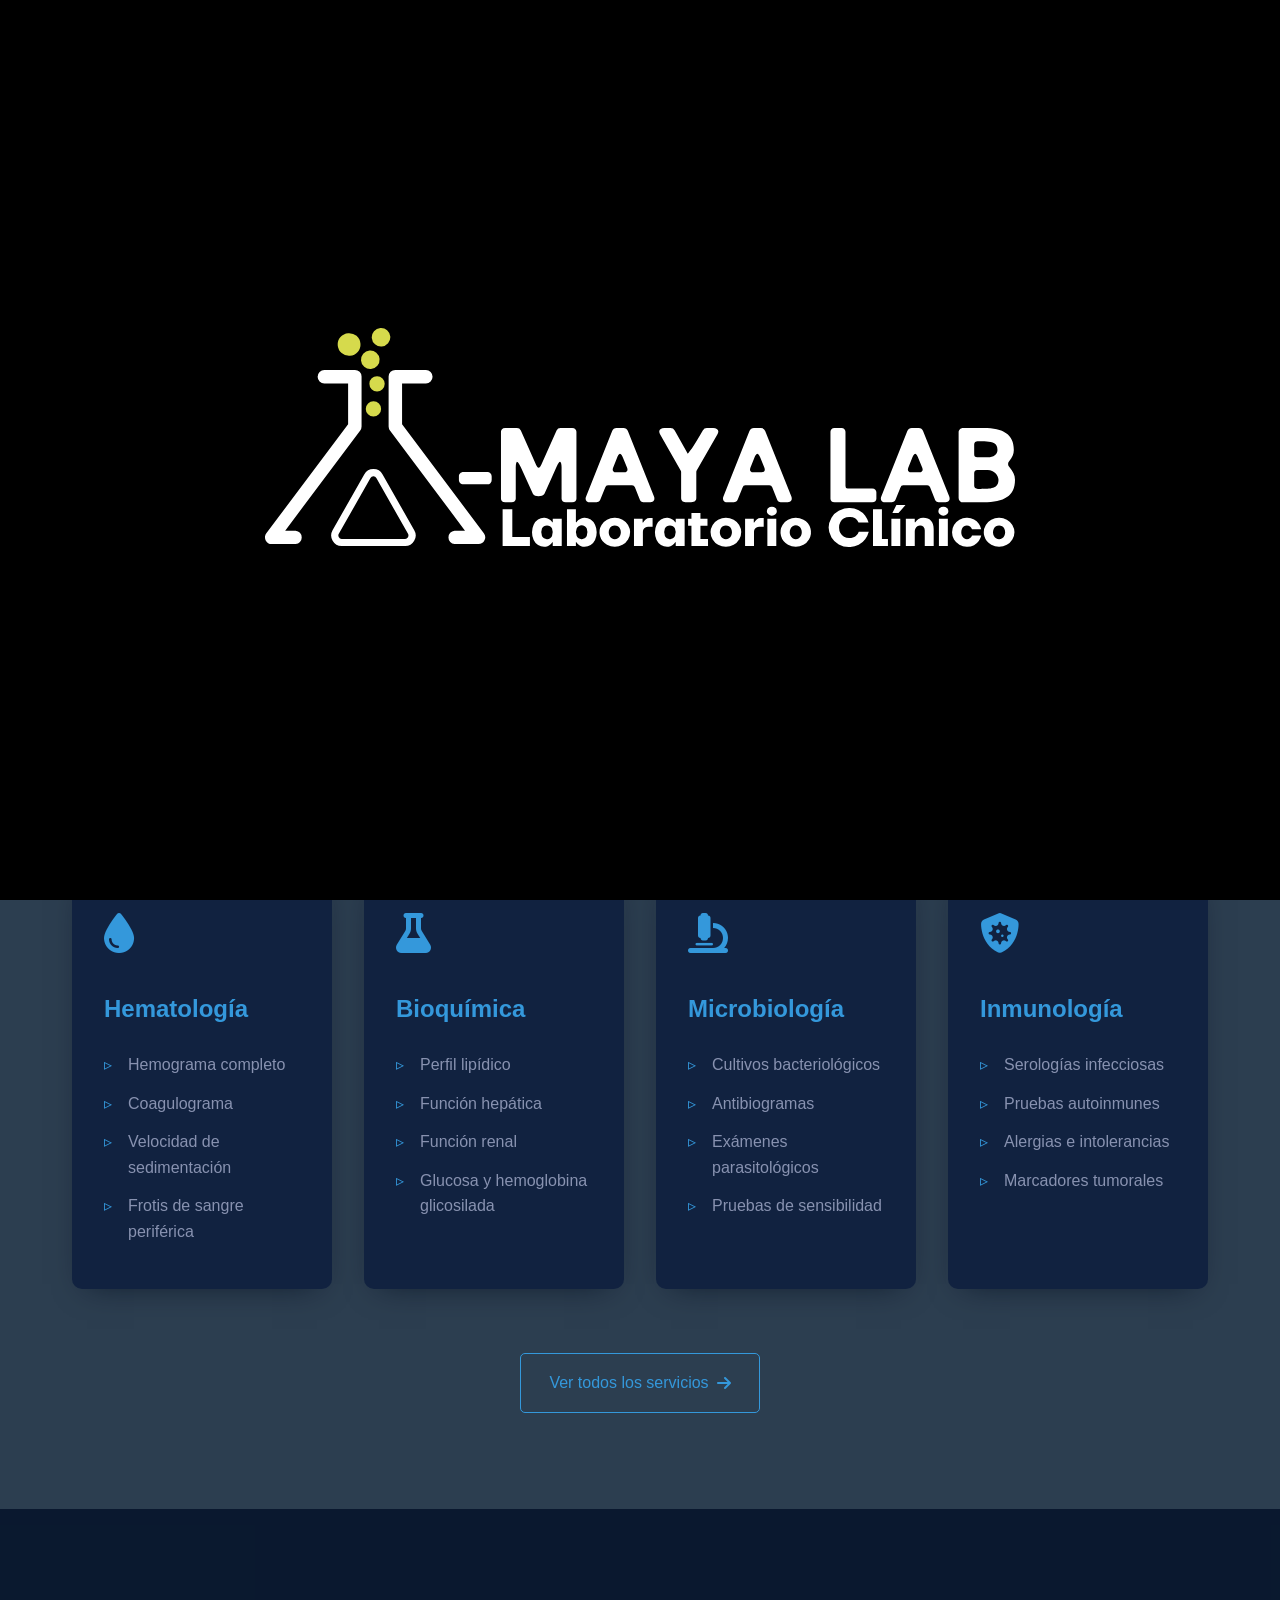
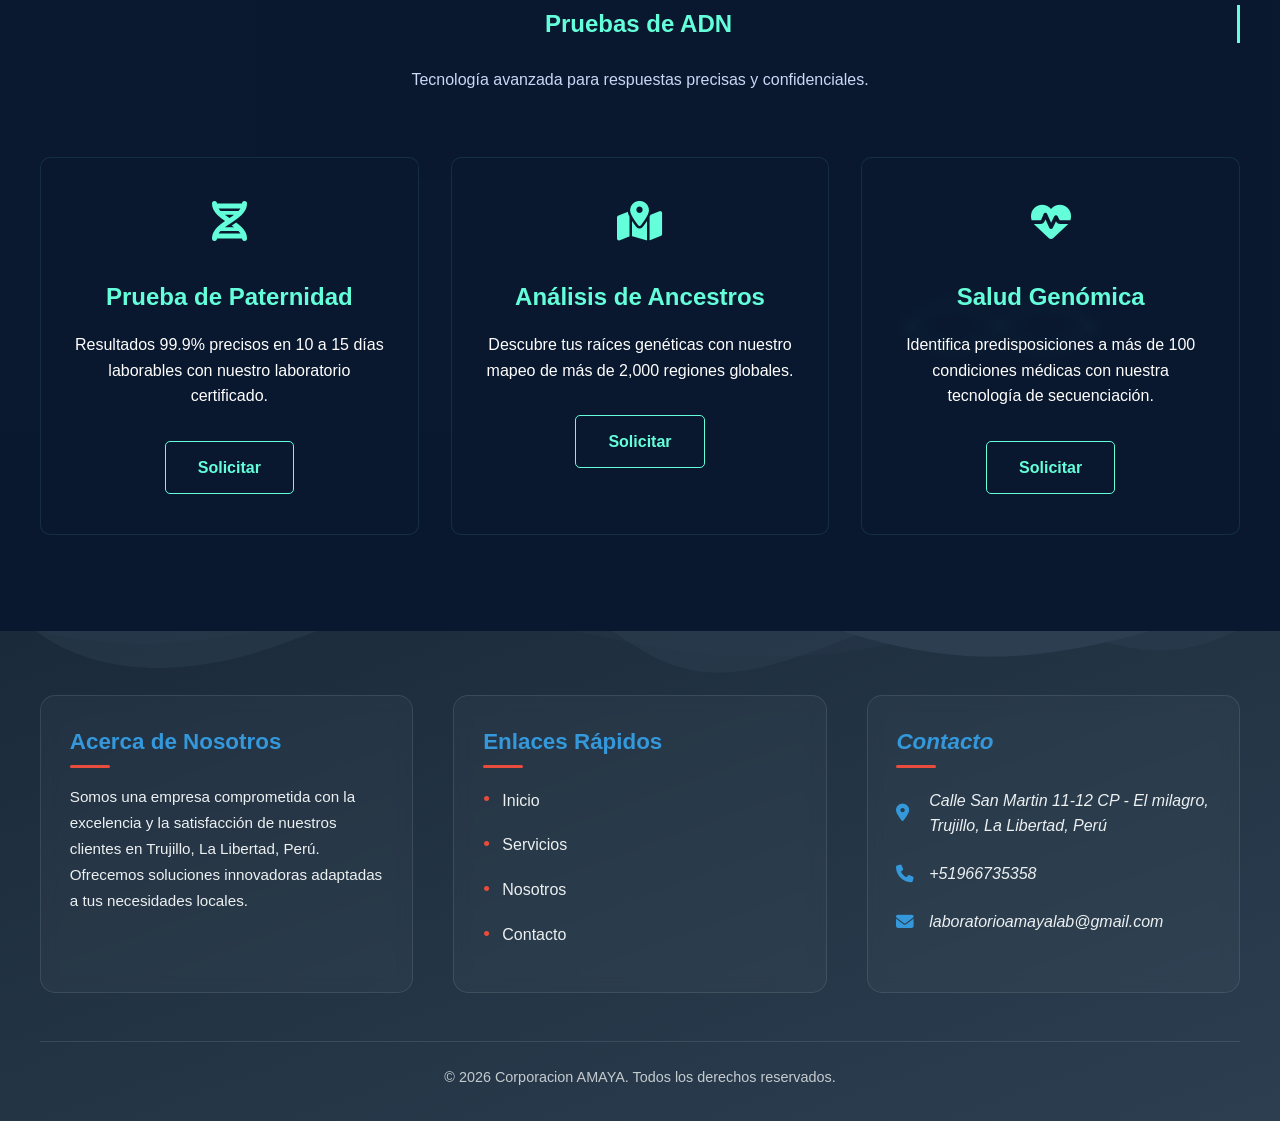
==== index.html @ ad90b545 "Mensaje descriptivo" ====
<!DOCTYPE html>
<html lang="es">
<head>
    <meta charset="UTF-8">
    <meta name="viewport" content="width=device-width, initial-scale=1.0">
    <title>Amaya Lab</title>
    <meta name="description" content="Laboratorio de análisis clínicos Amayalab en Trujillo, Perú. Ofrecemos exámenes de laboratorio de alta calidad y resultados confiables para tu salud. ¡Agenda tu cita hoy!">

    <link rel="canonical" href="https://laboratorioamayalab.com/laboratorio de analisis clinicos/">
    
    <meta property="og:title" content="Amaya Lab | Laboratorio Clínico Confiable en Trujillo">
    <meta property="og:description" content="Laboratorio de análisis clínicos Amayalab en Trujillo, Perú. Ofrecemos exámenes de laboratorio de alta calidad y resultados confiables para tu salud. ¡Agenda tu cita hoy!">
    <meta property="og:type" content="website">
    <meta property="og:url" content="https://laboratorioamayalab.com/">
    <meta property="og:image" content="https://laboratorioamayalab.com/ima.img/logoheader.svg"> 
    <meta property="og:site_name" content="Amayalab">

    <meta name="twitter:card" content="summary_large_image">
    <meta name="twitter:site" content="@tu_usuario_twitter"> 
    <meta name="twitter:title" content="Amayalab | Laboratorio Clínico Confiable en Trujillo">
    <meta name="twitter:description" content="Laboratorio de análisis clínicos Amayalab en Trujillo, Perú. Ofrecemos exámenes de laboratorio de alta calidad y resultados confiables para tu salud. ¡Agenda tu cita hoy!">
    <meta name="twitter:image" content="https://laboratorioamayalab.com/ima.img/logoheader.svg"> 
    
    <link rel="stylesheet" href="index/css/hearder.css">
    <link rel="stylesheet" href="index/css/seccion1.css">
    <link rel="stylesheet" href="index/css/seccion2.css">
    <link rel="stylesheet" href="index/css/seccion3.css">
    <link rel="stylesheet" href="index/css/seccion4.css">
    <link rel="stylesheet" href="index/css/screm.css">
    <link rel="stylesheet" href="index/css/labo/laboratorio.css">
    <link rel="stylesheet" href="index/css/overlay.css">

    <link rel="icon" href="ima.img/logoicon.svg" type="image/x-icon">
    <link rel="stylesheet" href="https://cdnjs.cloudflare.com/ajax/libs/font-awesome/6.4.0/css/all.min.css">
    

    <script type="application/ld+json">
    {
      "@context": "https://schema.org",
      "@type": "MedicalOrganization",
      "name": "Amayalab",
      "url": "https://laboratorioamayalab.com/",
      "logo": "https://laboratorioamayalab.com/ima.img/logoicon.svg",
      "contactPoint": {
        "@type": "ContactPoint",
        "telephone": "+51966735358",
        "contactType": "Reservas y consultas",
        "areaServed": "Trujillo",
        "availableLanguage": ["es"]
      },
      "address": {
        "@type": "PostalAddress",
        "streetAddress": "Calle San Martin 11-12",
        "addressLocality": "El Milagro",
        "addressRegion": "La Libertad",
        "postalCode": "13008", 
        "addressCountry": "PE"
      },
      "sameAs": [
        "https://www.facebook.com/Laboratorioclinicoamayalab", 
        "https://www.instagram.com/laboratorioamayalab/",
        "https://wa.me/51966735358"
        "https://www.tiktok.com/@amayalab03"    
      ]
    }
    </script>
</head>
<body>

    <div class="overlay" id="anuncio-overlay"></div>

<div class="overlay" id="anuncio-overlay"></div>

<div class="anuncio-container" id="anuncio-rutinario">
    <img src="ima.img/domicilio.jpg" alt="Información de Exámenes Rutinarios de Salud">
    <button class="anuncio-close-btn" id="cerrar-anuncio"></button>
</div>


    <div id="splash-screen">
    <video autoplay muted loop playsinline id="background-video">
        <source src="https://res.cloudinary.com/ddktvflzb/video/upload/v1751353624/porta_5iITxnDB_wx0mg4.mp4" type="video/mp4">
        Tu navegador no soporta el elemento de video.
    </video>
    <img src="ima.img/logo.svg" alt="Logo del Laboratorio" class="splash-logo">
    </div>




    <header class="main-header" role="banner">
    <div class="main-nav">
        <div class="container">
            <div class="logo">
                <a href="index.html" aria-label="Volver a la página de inicio del Laboratorio Clínico">
                    <img src="ima.img/logo.svg" alt="Logotipo del Laboratorio Clínico">
                </a>
            </div>
            
            <nav class="navigation" aria-label="Navegación principal del sitio">
                <ul>
                    <li><a href="index.html">Inicio</a></li>
                    <li><a href="servicios.html">Servicios</a></li>
                    <li><a href="nosotros.html">Nosotros</a></li>
                    <li><a href="examenes.html">Exámenes</a></li>
                    <li><a href="domicilio.html">Domicilio</a></li> 
                    <li><a href="contacto.html">Contacto</a></li>
                </ul>
            </nav>
            
            <div class="header-actions">
                <button class="mobile-menu-btn" id="mobileMenuBtn" aria-expanded="false" aria-controls="mobile-menu">
                    <i class="fas fa-bars" aria-hidden="true"></i>
                    <span class="sr-only">Abrir menú móvil</span> 
                </button>
            </div>
        </div>
    </div>
</header>

    <section class="hero-slider" aria-label="Carrusel de imágenes promocionales" role="region">
    <div class="carousel-container">
        <div id="slide-1" class="carousel-slide active" style="background-image: url('https://res.cloudinary.com/ddktvflzb/image/upload/v1751345116/equipos_laboratorio_g0p0wx.jpg');" role="group" aria-roledescription="slide" aria-label="Diapositiva 1 de 3: Tecnología de Punta para tu Salud">
            <div class="slide-content">
                <h1 class="slide-title">Tecnología de Punta para tu Salud</h1>
                <p class="slide-description">Resultados precisos y Confiables</p>
            </div>
        </div>

        <div id="slide-2" class="carousel-slide" style="background-image: url('https://res.cloudinary.com/ddktvflzb/image/upload/v1751345112/laboratorio_szsdr3.jpg');" role="group" aria-roledescription="slide" aria-label="Diapositiva 2 de 3: Especialistas Certificados">
            <div class="slide-content">
                <h1 class="slide-title">Especialistas Certificados</h1>
                <p class="slide-description">Nuestro equipo médico garantiza diagnósticos confiables.</p>
            </div>
        </div>

        <div id="slide-3" class="carousel-slide" style="background-image: url('https://res.cloudinary.com/ddktvflzb/image/upload/v1751345113/Resultados_af490n.jpg');" role="group" aria-roledescription="slide" aria-label="Diapositiva 3 de 3: Resultados Confiables y Rápidos">
            <div class="slide-content">
                <h1 class="slide-title">Resultados Confiables y Rápidos</h1>
                <p class="slide-description">Entrega de resultados con máxima precisión y eficiencia.</p>
            </div>
        </div>
    </div>

    </section>




    <section class="services-section">
        <div class="container">
            <h2 class="section-title">Servicios Especializados</h2>
            
            
            <div class="services-grid">
                <div class="service-card">
                    <div class="service-icon">
                        <i class="fas fa-tint"></i>
                    </div>
                    <h3>Hematología</h3>
                    <div class="service-content">
                        <ul class="analysis-list">
                            <li>Hemograma completo</li>
                            <li>Coagulograma</li>
                            <li>Velocidad de sedimentación</li>
                            <li>Frotis de sangre periférica</li>
                        </ul>
                    </div>
                </div>
                
                <div class="service-card">
                    <div class="service-icon">
                        <i class="fas fa-flask"></i>
                    </div>
                    <h3>Bioquímica</h3>
                    <div class="service-content">
                        <ul class="analysis-list">
                            <li>Perfil lipídico</li>
                            <li>Función hepática</li>
                            <li>Función renal</li>
                            <li>Glucosa y hemoglobina glicosilada</li>
                        </ul>
                    </div>
                </div>
                
                <div class="service-card">
                    <div class="service-icon">
                        <i class="fas fa-microscope"></i>
                    </div>
                    <h3>Microbiología</h3>
                    <div class="service-content">
                        <ul class="analysis-list">
                            <li>Cultivos bacteriológicos</li>
                            <li>Antibiogramas</li>
                            <li>Exámenes parasitológicos</li>
                            <li>Pruebas de sensibilidad</li>
                        </ul>
                    </div>
                </div>
                
                <div class="service-card">
                    <div class="service-icon">
                        <i class="fas fa-shield-virus"></i>
                    </div>
                    <h3>Inmunología</h3>
                    <div class="service-content">
                        <ul class="analysis-list">
                            <li>Serologías infecciosas</li>
                            <li>Pruebas autoinmunes</li>
                            <li>Alergias e intolerancias</li>
                            <li>Marcadores tumorales</li>
                        </ul>
                    </div>
                </div>
            </div>
            
            <div class="view-more-container">
                <a href="lista.html" class="view-more-btn">
                    Ver todos los servicios
                    <i class="fas fa-arrow-right"></i>
                </a>
            </div>
        </div>
    </section>

    <section class="dna-section" id="adn">
        <div class="video-background">
            <video autoplay muted loop playsinline preload="auto" aria-label="Animación de una cadena de ADN girando en 3D">
                <source src="#" type="video/mp4">
                <img src="/assets/images/fallback-dna-bg.jpg" alt="Representación gráfica de una cadena de ADN en color azul verdoso" width="1920" height="1080" loading="lazy">
                <track kind="captions" src="#" srclang="es" label="Descripción del video"> </video>
            <div class="video-overlay" aria-hidden="true"></div>
        </div>
    
        <div class="dna-container">
            <h2 class="dna-title typed-out">Pruebas de ADN</h2>
            <p class="dna-subtitle" data-aos="fade-up" data-aos-delay="300">Tecnología avanzada para respuestas precisas y confidenciales.</p>
    
            <div class="dna-illustration" data-aos="fade-in" data-aos-delay="500">
                <svg xmlns="http://www.w3.org/2000/svg" viewBox="0 0 200 100" class="dna-svg" role="img" aria-labelledby="dnaTitle dnaDesc">
                    <title id="dnaTitle">Ilustración de cadena de ADN</title>
                    <desc id="dnaDesc">Representación gráfica de una doble hélice de ADN con nodos en los extremos</desc>
                    <path d="M20,50 Q50,20 80,50 T140,50" stroke="#64ffda" stroke-width="2" fill="none" stroke-dasharray="5,3"/>
                    <path d="M20,50 Q50,80 80,50 T140,50" stroke="#64ffda" stroke-width="2" fill="none" stroke-dasharray="5,3"/>
                    <circle cx="20" cy="50" r="3" fill="#64ffda"/>
                    <circle cx="140" cy="50" r="3" fill="#64ffda"/>
                </svg>
            </div>
    
            <div class="dna-cards">
                <article class="dna-card" data-aos="fade-right" data-aos-delay="200">
                    <div class="dna-card-icon pulse" aria-hidden="true">
                        <i class="fas fa-dna" aria-hidden="true"></i>
                    </div>
                    <h3>Prueba de Paternidad</h3>
                    <p>Resultados 99.9% precisos en 10 a 15 días laborables con nuestro laboratorio certificado.</p>
                    <a href="contacto.html" class="dna-btn hover-effect" aria-label="Solicitar prueba de paternidad">
                        <span>Solicitar</span>
                    </a>
                </article>
                
                <article class="dna-card" data-aos="fade-up" data-aos-delay="300">
                    <div class="dna-card-icon pulse" aria-hidden="true">
                        <i class="fas fa-map-marked-alt" aria-hidden="true"></i>
                    </div>
                    <h3>Análisis de Ancestros</h3>
                    <p>Descubre tus raíces genéticas con nuestro mapeo de más de 2,000 regiones globales.</p>
                    <a href="contacto.html" class="dna-btn hover-effect" aria-label="Solicitar análisis de ancestros">
                        <span>Solicitar</span>
                    </a>
                </article>
                
                <article class="dna-card" data-aos="fade-left" data-aos-delay="400">
                    <div class="dna-card-icon pulse" aria-hidden="true">
                        <i class="fas fa-heartbeat" aria-hidden="true"></i>
                    </div>
                    <h3>Salud Genómica</h3>
                    <p>Identifica predisposiciones a más de 100 condiciones médicas con nuestra tecnología de secuenciación.</p>
                    <a href="contacto.html" class="dna-btn hover-effect" aria-label="Solicitar análisis de salud genómica">
                        <span>Solicitar</span>
                    </a>
                </article>
            </div>
        </div>
    </section>

    <footer class="footer-organic" role="contentinfo">
 <div class="footer-wave"></div>

 <div class="footer-content">
  <section class="footer-organic-section" aria-labelledby="about-heading">
   <h3 id="about-heading">Acerca de Nosotros</h3>
   <p>Somos una empresa comprometida con la excelencia y la satisfacción de nuestros clientes en Trujillo, La Libertad, Perú. Ofrecemos soluciones innovadoras adaptadas a tus necesidades locales.</p>
  </section>

  <nav class="footer-organic-section" aria-labelledby="links-heading">
   <h3 id="links-heading">Enlaces Rápidos</h3>
   <ul class="organic-links">
    <li><a href="index.html" class="organic-link">Inicio</a></li>
    <li><a href="servicios.html" class="organic-link">Servicios</a></li>
    <li><a href="nosotros.html" class="organic-link">Nosotros</a></li>
    <li><a href="contacto.html" class="organic-link">Contacto</a></li>
   </ul>
  </nav>

  <address class="footer-organic-section" aria-labelledby="contact-heading">
   <h3 id="contact-heading">Contacto</h3>
   <div class="contact-info-organic">
    <i class="fas fa-map-marker-alt"></i>
    <span class="organic-link">Calle San Martin 11-12 CP - El milagro, Trujillo, La Libertad, Perú</span>
   </div>
   <div class="contact-info-organic">
    <i class="fas fa-phone"></i>
    <a href="tel:+51966735358" class="organic-link">+51966735358</a>
   </div>
   <div class="contact-info-organic">
    <i class="fas fa-envelope"></i>
    <a href="mailto:info@empresa.com" class="organic-link">laboratorioamayalab@gmail.com</a>
   </div>
  </address>
 </div>
 <div class="floating-social-buttons">
    <a href="https://wa.me/+51966735358" class="whatsapp" target="_blank" aria-label="WhatsApp"><i class="fab fa-whatsapp"></i></a>
    <a href="https://www.facebook.com/Laboratorioclinicoamayalab?locale=es_LA" class="facebook" target="_blank" aria-label="Facebook"><i class="fab fa-facebook-f"></i></a>
    <a href="https://www.instagram.com/laboratorioamayalab/" class="instagram" target="_blank" aria-label="Instagram"><i class="fab fa-instagram"></i></a>
    <a href="https://www.tiktok.com/@amayalab03" class="tiktok" target="_blank" aria-label="TikTok"><i class="fab fa-tiktok"></i></a>
        </div>

 <div class="footer-bottom-organic">
  <p>© <span id="current-year">2024</span> Corporacion AMAYA. Todos los derechos reservados.</p>  
 </div>
</footer>

    <script src="index/js/header.js"></script>
    <script src="index/js/seccion1.js"></script>
    <script src="index/js/seccion2.js"></script>
    <script src="index/js/seccion3.js"></script>
    <script src="index/js/seccion4.js"></script>
    <script src="index/js/screm.js"></script>
    <script src="index/js/laboratorio.js"></script>
    <script src="index/js/overlay.js"></script>
</body>
</html>
---- index/css/hearder.css ----
/* Variables de color */
:root {
    --primary-blue: #0F81F2;
    --dark-blue: #0A5DB0;
    --white: #FFFFFF;
    --light-gray: #F8F9FA;
    --text-dark: #2C3E50;
}

/* Reset y estilos base */
* {
    margin: 0;
    padding: 0;
    box-sizing: border-box;
}

body {
    font-family: 'Montserrat', 'Segoe UI', sans-serif;
    line-height: 1.6;
    color: var(--text-dark);
    
}

.container {
    width: 100%;
    max-width: 1600px;
    margin: 0 auto;
    padding: 0 20px;
}

/* Header principal */
.main-header {
    position: sticky;
    top: 0;
    z-index: 1000;
    background-color: var(--primary-blue);
    box-shadow: 0 4px 12px rgba(0, 0, 0, 0.1);
    transition: all 0.3s ease;
}

.main-nav {
    padding: 18px 0;
}

.main-nav .container {
    display: flex;
    justify-content: space-between;
    align-items: center;
}

/* Logo */
.logo a {
    display: flex;
    align-items: center;
    text-decoration: none;
}

.logo img {
    height: 48px;
    width: auto;
    transition: transform 0.3s ease;
}

.logo img:hover {
    transform: scale(1.05);
}

/* Navegación */
.navigation ul {
    display: flex;
    list-style: none;
    gap: 30px;
}

.navigation a {
    text-decoration: none;
    color: var(--white);
    font-weight: 600;
    font-size: 16px;
    letter-spacing: 0.5px;
    position: relative;
    padding: 8px 0;
    transition: all 0.3s ease;
}

.navigation a:hover {
    color: rgba(255, 255, 255, 0.9);
}

.navigation a::after {
    content: '';
    position: absolute;
    bottom: 0;
    left: 0;
    width: 0;
    height: 3px;
    background-color: var(--white);
    transition: width 0.3s ease;
    border-radius: 2px;
}

.navigation a:hover::after {
    width: 100%;
}

.navigation a.active {
    font-weight: 700;
}

/* Botón menú móvil */
.mobile-menu-btn {
    background: none;
    border: none;
    font-size: 24px;
    color: var(--white);
    cursor: pointer;
    display: none; /* Oculto por defecto en desktop */
    transition: all 0.3s ease;
    padding: 8px;
    border-radius: 4px;
}

.mobile-menu-btn:hover {
    background-color: rgba(255, 255, 255, 0.1);
}

/* Clases de accesibilidad */
.sr-only { /* Screen Reader Only - Oculta visualmente, pero disponible para lectores de pantalla */
    position: absolute;
    width: 1px;
    height: 1px;
    padding: 0;
    margin: -1px;
    overflow: hidden;
    clip: rect(0, 0, 0, 0);
    white-space: nowrap;
    border-width: 0;
}

/* Responsive (Media Queries) */
@media (max-width: 992px) {
    /* Oculta la navegación normal y muestra el botón móvil */
    .navigation {
        position: fixed;
        top: 84px; /* Ajustar según la altura del header en móvil */
        left: -100%; /* Oculto fuera de la pantalla */
        width: 280px;
        height: calc(100vh - 84px); /* Ocupa el resto de la altura de la vista */
        background-color: var(--dark-blue);
        box-shadow: 4px 0 15px rgba(0, 0, 0, 0.1);
        transition: left 0.4s cubic-bezier(0.4, 0, 0.2, 1);
        z-index: 998;
        padding-top: 20px;
    }
    
    /* Clase para mostrar el menú móvil */
    .navigation.active {
        left: 0; /* Desliza el menú para que sea visible */
    }
    
    .navigation ul {
        flex-direction: column; /* Apila los ítems del menú verticalmente */
        padding: 0 30px;
        gap: 20px;
    }
    
    .navigation a {
        font-size: 18px;
        padding: 10px 0;
    }
    
    .mobile-menu-btn {
        display: block; /* Muestra el botón de hamburguesa en pantallas pequeñas */
    }
}

@media (max-width: 768px) {
    .main-nav {
        padding: 15px 0;
    }
    
    .logo img {
        height: 42px; /* Reduce un poco el tamaño del logo */
    }
    
    .navigation {
        top: 72px; /* Ajusta la posición del menú si el header se hace más pequeño */
        height: calc(100vh - 72px);
    }
}
---- index/css/seccion1.css ----
/* Estilos generales para el carrusel */
.hero-slider {
    position: relative;
    width: 100%;
    overflow: hidden; /* Asegura que las imágenes no se desborden */
}

.carousel-container {
    display: flex;
    width: 100%;
    /* Removido el transform para manejar la transición con JS si es necesario */
}

.carousel-slide {
    width: 100%;
    flex-shrink: 0; /* Evita que los slides se encojan */
    background-size: cover; /* Las imágenes cubrirán todo el espacio */
    background-position: center; /* Centra las imágenes */
    background-repeat: no-repeat; /* Evita que las imágenes se repitan */
    height: 600px; /* Altura por defecto para pantallas grandes */
    display: flex;
    align-items: center; /* Centra el contenido verticalmente */
    color: white; /* Color de texto por defecto para contraste con la imagen */
    transition: opacity 0.5s ease-in-out; /* Transición para cuando cambien los slides */
    opacity: 0; /* Oculta los slides por defecto */
    position: absolute; /* Para superponer los slides y controlar la visibilidad con JS */
    top: 0;
    left: 0;
    right: 0;
    bottom: 0;
}

.carousel-slide.active {
    opacity: 1; /* Muestra el slide activo */
    position: relative; /* Asegura que el slide activo ocupe espacio */
}

/* Colocar las imágenes directamente en el CSS para cada slide */
#slide-1 {
    background-image: url('assets/portada1.jpg');
}

#slide-2 {
    background-image: url('assets/portada2.jpg');
}

#slide-3 {
    background-image: url('assets/portada3.jpg');
}

/* Contenido del slide (texto y botón) */
.slide-content {
    padding: 20px;
    text-align: left; /* Alinea el texto a la izquierda */
    max-width: 800px; /* Ancho máximo del contenido para legibilidad */
    margin-left: 10%; /* Empuja el contenido hacia la izquierda */
    z-index: 1; /* Asegura que el contenido esté por encima de la imagen */
}

.slide-title {
    font-size: 3em;
    margin-bottom: 10px;
    text-shadow: 2px 2px 4px rgba(0, 0, 0, 0.7); /* Sombra para mejor legibilidad */
}

.slide-description {
    font-size: 1.5em;
    margin-bottom: 20px;
    text-shadow: 2px 2px 4px rgba(0, 0, 0, 0.7);
}

.btn-primary {
    display: inline-block;
    padding: 12px 25px;
    background-color: #007bff; /* Color de botón de ejemplo */
    color: white;
    text-decoration: none;
    border-radius: 5px;
    transition: background-color 0.3s ease;
}

.btn-primary:hover {
    background-color: #0056b3;
}

/* Las flechas de navegación y la paginación han sido eliminadas, por lo tanto, no hay estilos para ellas aquí. */
.visually-hidden {
    position: absolute;
    width: 1px;
    height: 1px;
    margin: -1px;
    padding: 0;
    overflow: hidden;
    clip: rect(0, 0, 0, 0);
    border: 0;
}

/* --- Media Queries para Responsividad --- */

/* Pantallas más pequeñas (ej. tablets) */
@media (max-width: 992px) {
    .carousel-slide {
        height: 500px; /* Ajusta la altura para tablets */
    }

    .slide-title {
        font-size: 2.5em;
    }

    .slide-description {
        font-size: 1.2em;
    }

    .slide-content {
        margin-left: 5%; /* Menos margen en tablets */
    }
}

/* Pantallas muy pequeñas (ej. móviles) */
@media (max-width: 768px) {
    .carousel-slide {
        height: 400px; /* Ajusta la altura para móviles */
    }

    .slide-title {
        font-size: 2em;
    }

    .slide-description {
        font-size: 1em;
    }

    .slide-content {
        padding: 15px;
        margin-left: 0; /* Sin margen en móviles, centrar si es necesario el contenido */
        text-align: center; /* Opcional: centrar el texto en móviles para mejor visualización */
        max-width: none; /* Elimina el ancho máximo para que ocupe todo el espacio disponible */
    }
}

/* Pantallas extremadamente pequeñas */
@media (max-width: 480px) {
    .carousel-slide {
        height: 300px;
    }

    .slide-title {
        font-size: 1.5em;
    }

    .slide-description {
        font-size: 0.9em;
    }

    .btn-primary {
        padding: 10px 20px;
        font-size: 0.9em;
    }
}
---- index/css/seccion2.css ----
/* Estilos Generales */
:root {
    --primary-color: #0a192f;
    --secondary-color: #64ffda;
    --text-primary: #ccd6f6;
    --text-secondary: #8892b0;
    --bg-light: #112240;
    --transition: all 0.3s ease-in-out;
  }
  
  .services-section {
    background-color: var(--primary-color);
    padding: 6rem 0;
    color: var(--text-primary);
    position: relative;
    overflow: hidden;
  }
  
  .container {
    max-width: 1200px;
    margin: 0 auto;
    padding: 0 2rem;
  }
  
  /* Títulos */
  .section-title {
    font-size: 2.5rem;
    margin-bottom: 1rem;
    text-align: center;
    position: relative;
    display: inline-block;
    left: 50%;
    transform: translateX(-50%);
  }
  
  .section-title::after {
    content: '';
    display: block;
    width: 70%;
    height: 2px;
    background: var(--secondary-color);
    margin: 0.5rem auto 0;
  }
  
  .section-subtitle {
    font-size: 1.1rem;
    color: var(--text-secondary);
    text-align: center;
    margin-bottom: 4rem;
    max-width: 700px;
    margin-left: auto;
    margin-right: auto;
    line-height: 1.6;
  }
  
  /* Grid de Servicios */
  .services-grid {
    display: grid;
    grid-template-columns: repeat(auto-fit, minmax(250px, 1fr));
    gap: 2rem;
    margin-bottom: 4rem;
  }
  
  /* Tarjetas de Servicio */
  .service-card {
    background: var(--bg-light);
    border-radius: 10px;
    padding: 2rem;
    transition: var(--transition);
    box-shadow: 0 10px 30px -15px rgba(2, 12, 27, 0.7);
    position: relative;
    overflow: hidden;
    z-index: 1;
  }
  
  .service-card::before {
    content: '';
    position: absolute;
    top: 0;
    left: 0;
    width: 100%;
    height: 100%;
    background: linear-gradient(135deg, rgba(100, 255, 218, 0.1) 0%, transparent 100%);
    z-index: -1;
    opacity: 0;
    transition: var(--transition);
  }
  
  .service-card:hover {
    transform: translateY(-10px);
    box-shadow: 0 20px 30px -15px rgba(2, 12, 27, 0.7);
  }
  
  .service-card:hover::before {
    opacity: 1;
  }
  
  .service-icon {
    font-size: 2.5rem;
    color: var(--secondary-color);
    margin-bottom: 1.5rem;
    transition: var(--transition);
  }
  
  .service-card:hover .service-icon {
    transform: rotate(15deg) scale(1.1);
  }
  
  .service-card h3 {
    font-size: 1.5rem;
    margin-bottom: 1.5rem;
    color: var(--secondary-color);
  }
  
  .analysis-list {
    list-style-type: none;
    padding-left: 0;
  }
  
  .analysis-list li {
    margin-bottom: 0.8rem;
    position: relative;
    padding-left: 1.5rem;
    color: var(--text-secondary);
    line-height: 1.6;
  }
  
  .analysis-list li::before {
    content: '▹';
    position: absolute;
    left: 0;
    color: var(--secondary-color);
  }
  
  /* Botón Ver Más */
  .view-more-container {
    text-align: center;
  }
  
  .view-more-btn {
    display: inline-flex;
    align-items: center;
    color: var(--secondary-color);
    background: transparent;
    border: 1px solid var(--secondary-color);
    border-radius: 5px;
    padding: 1rem 1.75rem;
    font-size: 1rem;
    font-weight: 500;
    cursor: pointer;
    transition: var(--transition);
    text-decoration: none;
    position: relative;
    overflow: hidden;
    z-index: 1;
  }
  
  .view-more-btn::before {
    content: '';
    position: absolute;
    top: 0;
    left: 0;
    width: 0;
    height: 100%;
    background-color: rgba(100, 255, 218, 0.1);
    transition: width 0.3s ease;
    z-index: -1;
  }
  
  .view-more-btn:hover {
    background-color: rgba(100, 255, 218, 0.1);
    transform: translateY(-3px);
    box-shadow: 0 5px 15px rgba(100, 255, 218, 0.2);
  }
  
  .view-more-btn:hover::before {
    width: 100%;
  }
  
  .view-more-btn i {
    margin-left: 0.5rem;
    transition: var(--transition);
  }
  
  .view-more-btn:hover i {
    transform: translateX(5px);
  }
  
  /* Animación DNA */
  .dna-illustration {
    position: absolute;
    width: 200px;
    height: 100px;
    right: 5%;
    top: 50%;
    transform: translateY(-50%);
    opacity: 0.3;
    z-index: 0;
  }
  
  .dna-svg {
    width: 100%;
    height: 100%;
    animation: float 6s ease-in-out infinite;
  }
  
  @keyframes float {
    0%, 100% {
      transform: translateY(0);
    }
    50% {
      transform: translateY(-15px);
    }
  }
  
  /* Responsive Design */
  @media (max-width: 992px) {
    .services-section {
      padding: 4rem 0;
    }
    
    .section-title {
      font-size: 2rem;
    }
    
    .dna-illustration {
      display: none;
    }
  }
  
  @media (max-width: 768px) {
    .services-grid {
      grid-template-columns: 1fr;
      max-width: 500px;
      margin-left: auto;
      margin-right: auto;
    }
    
    .section-title {
      font-size: 1.8rem;
    }
    
    .section-subtitle {
      font-size: 1rem;
      margin-bottom: 3rem;
    }
  }
  
  @media (max-width: 576px) {
    .container {
      padding: 0 1.5rem;
    }
    
    .service-card {
      padding: 1.5rem;
    }
    
    .view-more-btn {
      padding: 0.8rem 1.5rem;
      font-size: 0.9rem;
    }
  }
---- index/css/seccion3.css ----
/* Estilos base y variables */
:root {
    --dna-primary: #64ffda;
    --dna-dark: #0a192f;
    --dna-light: #ccd6f6;
    --dna-card-bg: rgba(10, 25, 47, 0.85);
    --transition: all 0.3s ease-out;
  }
  
  .dna-section {
    position: relative;
    padding: 6rem 2rem;
    overflow: hidden;
    color: white;
    background-color: var(--dna-dark);
  }
  
  /* Video de fondo */
  .video-background {
    position: absolute;
    top: 0;
    left: 0;
    width: 100%;
    height: 100%;
    z-index: 0;
  }
  
  .video-background video {
    width: 100%;
    height: 100%;
    object-fit: cover;
  }
  
  .video-overlay {
    position: absolute;
    top: 0;
    left: 0;
    width: 100%;
    height: 100%;
    background: rgba(10, 25, 47, 0.7);
    z-index: 1;
  }
  
  /* Contenedor principal */
  .dna-container {
    position: relative;
    max-width: 1200px;
    margin: 0 auto;
    z-index: 2;
    text-align: center;
  }
  
  /* Títulos */
  .dna-title {

    margin-bottom: 1.5rem;
    color: var(--dna-primary);
  }
  
  .dna-subtitle {

    max-width: 800px;
    margin: 0 auto 3rem;
    color: var(--dna-light);
  }
  
  /* Ilustración SVG */
  .dna-illustration {
    margin: 2rem auto;
    width: 100%;
    max-width: 300px;
  }
  
  .dna-svg {
    width: 100%;
    height: auto;
    filter: drop-shadow(0 0 10px rgba(100, 255, 218, 0.5));
  }
  
  /* Tarjetas */
  .dna-cards {
    display: grid;
    grid-template-columns: repeat(auto-fit, minmax(300px, 1fr));
    gap: 2rem;
    margin-top: 4rem;
  }
  
  .dna-card {
    background: var(--dna-card-bg);
    border-radius: 10px;
    padding: 2rem;
    backdrop-filter: blur(5px);
    border: 1px solid rgba(100, 255, 218, 0.1);
    transition: var(--transition);
  }
  
  .dna-card:hover {
    transform: translateY(-10px);
    border-color: var(--dna-primary);
    box-shadow: 0 10px 20px rgba(100, 255, 218, 0.1);
  }
  
  .dna-card-icon {
    font-size: 2.5rem;
    color: var(--dna-primary);
    margin-bottom: 1.5rem;
  }
  
  .dna-card h3 {
    font-size: 1.5rem;
    margin-bottom: 1rem;
    color: var(--dna-primary);
  }
  
  .dna-card p {
    margin-bottom: 2rem;
    line-height: 1.6;
  }
  
  /* Botones */
  .dna-btn {
    display: inline-block;
    padding: 0.8rem 2rem;
    background: transparent;
    color: var(--dna-primary);
    border: 1px solid var(--dna-primary);
    border-radius: 5px;
    font-weight: 600;
    transition: var(--transition);
    text-decoration: none;
    position: relative;
    overflow: hidden;
  }
  
  .dna-btn:hover {
    background: rgba(100, 255, 218, 0.1);
    box-shadow: 0 0 10px rgba(100, 255, 218, 0.5);
  }
  
  .dna-btn span {
    position: relative;
    z-index: 1;
  }
  
  /* Efectos especiales */
  .pulse {
    animation: pulse 2s infinite;
  }
  
  @keyframes pulse {
    0% { transform: scale(1); }
    50% { transform: scale(1.1); }
    100% { transform: scale(1); }
  }
  
  .typed-out {
    overflow: hidden;
    white-space: nowrap;
    border-right: 3px solid var(--dna-primary);
    animation: typing 3s steps(20, end) forwards;
  }
  
  @keyframes typing {
    from { width: 0 }
    to { width: 100% }
  }
  
  /* Responsive */
  @media (max-width: 768px) {
    .dna-section {
      padding: 4rem 1rem;
    }
    
    .dna-cards {
      grid-template-columns: 1fr;
      max-width: 500px;
      margin-left: auto;
      margin-right: auto;
    }
    
    .dna-card {
      padding: 1.5rem;
    }
  }
  
  @media (max-width: 480px) {
    .dna-title {
      font-size: 2rem;
    }
    
    .dna-subtitle {
      font-size: 1rem;
    }
  }
---- index/css/seccion4.css ----
/* Variables y estilos base */
:root {
    --primary-color: #2c3e50;
    --secondary-color: #3498db;
    --accent-color: #e74c3c;
    --text-color: #ecf0f1;
    --wave-color: rgba(52, 152, 219, 0.2);
    --transition-speed: 0.4s;
    --organic-curve: cubic-bezier(0.25, 0.46, 0.45, 0.94);
}

* {
    margin: 0;
    padding: 0;
    box-sizing: border-box;
}

body {
    font-family: 'Segoe UI', Tahoma, Geneva, Verdana, sans-serif;
    overflow-x: hidden;
}

/* Estilos del footer orgánico */
.footer-organic {
    background: linear-gradient(160deg, #1a2a3a, #2c3e50);
    color: var(--text-color);
    padding: 4rem 1rem 1rem;
    position: relative;
    overflow: hidden;
}

.footer-wave {
    position: absolute;
    top: -50px;
    left: 0;
    width: 100%;
    height: 100px;
    background: url('data:image/svg+xml;utf8,<svg viewBox="0 0 1200 120" xmlns="http://www.w3.org/2000/svg" preserveAspectRatio="none"><path d="M0,0V46.29c47.79,22.2,103.59,32.17,158,28,70.36-5.37,136.33-33.31,206.8-37.5C438.64,32.43,512.34,53.67,583,72.05c69.27,18,138.3,24.88,209.4,13.08,36.15-6,69.85-17.84,104.45-29.34C989.49,25,1113-14.29,1200,52.47V0Z" fill="%232c3e50" opacity=".25"/><path d="M0,0V15.81C13,36.92,27.64,56.86,47.69,72.05,99.41,111.27,165,111,224.58,91.58c31.15-10.15,60.09-26.07,89.67-39.8,40.92-19,84.73-46,130.83-49.67,36.26-2.85,70.9,9.42,98.6,31.56,31.77,25.39,62.32,62,103.63,73,40.44,10.79,81.35-6.69,119.13-24.28s75.16-39,116.92-43.05c59.73-5.85,113.28,22.88,168.9,38.84,30.2,8.66,59,6.17,87.09-7.5,22.43-10.89,48-26.93,60.65-49.24V0Z" fill="%232c3e50" opacity=".5"/><path d="M0,0V5.63C149.93,59,314.09,71.32,475.83,42.57c43-7.64,84.23-20.12,127.61-26.46,59-8.63,112.48,12.24,165.56,35.4C827.93,77.22,886,95.24,951.2,90c86.53-7,172.46-45.71,248.8-84.81V0Z" fill="%232c3e50"/></svg>');
    background-size: cover;
    z-index: 1;
}

.footer-content {
    max-width: 1200px;
    margin: 0 auto;
    display: grid;
    grid-template-columns: repeat(auto-fit, minmax(300px, 1fr));
    gap: 2.5rem;
    position: relative;
    z-index: 2;
}

.footer-organic-section {
    padding: 1.8rem;
    position: relative;
    background: rgba(255, 255, 255, 0.03);
    backdrop-filter: blur(8px);
    border-radius: 15px;
    border: 1px solid rgba(255, 255, 255, 0.1);
    transition: all var(--transition-speed) var(--organic-curve);
    overflow: hidden;
}

.footer-organic-section::before {
    content: '';
    position: absolute;
    top: 0;
    left: 0;
    width: 100%;
    height: 100%;
    background: radial-gradient(circle at var(--mouse-x) var(--mouse-y),
                rgba(52, 152, 219, 0.1) 0%,
                transparent 70%);
    opacity: 0;
    transition: opacity var(--transition-speed);
    pointer-events: none;
}

.footer-organic-section:hover::before {
    opacity: 1;
}

.footer-organic-section h3 {
    color: var(--secondary-color);
    margin-bottom: 1.5rem;
    font-size: 1.4rem;
    position: relative;
    display: inline-block;
    font-weight: 600;
}

.footer-organic-section h3::after {
    content: '';
    position: absolute;
    bottom: -8px;
    left: 0;
    width: 40px;
    height: 3px;
    background: var(--accent-color);
    border-radius: 3px;
    transition: width var(--transition-speed) var(--organic-curve);
}

.footer-organic-section:hover h3::after {
    width: 70px;
}

.footer-organic-section p {
    margin-bottom: 1.8rem;
    line-height: 1.7;
    font-size: 0.95rem;
}

/* Enlaces orgánicos */
.organic-links {
    list-style: none;
}

.organic-links li {
    margin-bottom: 0.8rem;
    position: relative;
    padding-left: 1.2rem;
}

.organic-links li::before {
    content: '•';
    position: absolute;
    left: 0;
    color: var(--accent-color);
    font-size: 1.2rem;
}

.organic-link {
    color: var(--text-color);
    text-decoration: none;
    position: relative;
    display: inline-block;
    transition: all var(--transition-speed) var(--organic-curve);
    padding: 0.2rem 0;
}

.organic-link::after {
    content: '';
    position: absolute;
    bottom: 0;
    left: 0;
    width: 0;
    height: 1px;
    background: var(--accent-color);
    transition: width var(--transition-speed) var(--organic-curve);
}

.organic-link:hover {
    color: var(--secondary-color);
    transform: translateX(5px);
}

.organic-link:hover::after {
    width: 100%;
}

/* Info de contacto orgánica */
.contact-info-organic {
    display: flex;
    align-items: center;
    gap: 0.8rem;
    margin-bottom: 1rem;
}

.contact-info-organic i {
    color: var(--secondary-color);
    font-size: 1.1rem;
    min-width: 20px;
}

/* Footer bottom orgánico */
.footer-bottom-organic {
    max-width: 1200px;
    margin: 3rem auto 0;
    padding-top: 1.5rem;
    border-top: 1px solid rgba(255, 255, 255, 0.1);
    text-align: center;
    position: relative;
    z-index: 2;
}

.footer-bottom-organic p {
    margin-bottom: 1rem;
    font-size: 0.9rem;
    opacity: 0.8;
}

.legal-links-organic {
    display: flex;
    justify-content: center;
    gap: 1.5rem;
    flex-wrap: wrap;
    margin-top: 1rem;
}

/* Efecto de partículas (Note: HTML doesn't include these, so they won't appear unless added) */
.footer-particle {
    position: absolute;
    background: rgba(255, 255, 255, 0.3);
    border-radius: 50%;
    pointer-events: none;
    z-index: 1;
}

/* Responsive Design */
@media (max-width: 768px) {
    .footer-content {
        grid-template-columns: 1fr;
        gap: 1.5rem;
    }

    .footer-organic-section {
        text-align: center;
        padding: 1.5rem;
    }

    .footer-organic-section h3::after {
        left: 50%;
        transform: translateX(-50%);
    }

    .organic-links li {
        padding-left: 0;
    }

    .organic-links li::before {
        display: none;
    }

    /* These were removed from main footer but left here just in case you plan to re-add them */
    /* .social-links-organic {
        justify-content: center;
    }
    .action-buttons {
        justify-content: center;
    } */

    .contact-info-organic {
        justify-content: center;
        text-align: center;
    }

    .legal-links-organic {
        gap: 1rem;
    }
}

/* Animación de onda */
@keyframes wave {
    0% { transform: translateX(0) translateY(0); }
    50% { transform: translateX(25%) translateY(-10px); }
    100% { transform: translateX(0) translateY(0); }
}

.footer-wave {
    animation: wave 12s ease-in-out infinite alternate;
}

/* Estilos para los botones de redes sociales flotantes */
.floating-social-buttons {
    position: fixed;
    bottom: 20px;
    right: 20px;
    display: flex;
    flex-direction: column;
    gap: 10px;
    z-index: 1000;
}

.floating-social-buttons a {
    display: flex;
    justify-content: center;
    align-items: center;
    width: 50px;
    height: 50px;
    border-radius: 50%;
    color: white;
    font-size: 24px;
    text-decoration: none;
    box-shadow: 0 2px 5px rgba(0,0,0,0.2);
    transition: transform 0.3s ease, background-color 0.3s ease;
}

/* Colores específicos para cada red social */
.floating-social-buttons a.whatsapp {
    background-color: #25D366;
}

.floating-social-buttons a.facebook {
    background-color: #1877F2;
}

.floating-social-buttons a.instagram {
    background-color: #E4405F;
    /* background: radial-gradient(circle at 30% 107%, #fdf497 0%, #fdf497 5%, #fd5949 45%, #d6249f 60%, #285AEB 90%); */
}

/* NUEVOS ESTILOS PARA TIKTOK */
.floating-social-buttons a.tiktok {
    background-color: #000000; /* Color negro característico de TikTok */
}

/* Efecto al pasar el ratón por encima */
.floating-social-buttons a:hover {
    transform: translateY(-5px);
    opacity: 0.9;
}
---- index/css/screm.css ----
/* --- Estilos para el Splash Screen --- */
#splash-screen {
    position: fixed; /* Fija el splash screen para que ocupe toda la ventana */
    top: 0;
    left: 0;
    width: 100%;
    height: 100%;
    display: flex; /* Usa Flexbox para centrar el contenido */
    flex-direction: column; /* Apila los elementos (logo, mensaje) verticalmente */
    justify-content: center; /* Centra el contenido verticalmente */
    align-items: center; /* Centra el contenido horizontalmente */
    background-color: #000; /* Fondo negro como respaldo o mientras carga el video */
    color: #fff; /* Color del texto */
    z-index: 9999; /* Asegura que el splash screen esté por encima de todo */
    /* *** ELIMINAMOS LA TRANSICIÓN Y VISIBILITY DE AQUÍ *** */
    /* opacity: 1; */
    /* transition: opacity 1s ease-out, visibility 1s 1s ease-out; */
    /* visibility: visible; */
    overflow: hidden; /* Evita cualquier desbordamiento, especialmente del video */
}

/* Clase para ocultar el splash screen de golpe */
#splash-screen.fade-out {
    /* *** CAMBIO CLAVE: Usa display: none para que desaparezca al instante *** */
    display: none; 
    pointer-events: none; /* Desactiva la interacción con el splash screen una vez oculto */
}

/* Estilos para el video de fondo */
#background-video {
    position: absolute; /* Permite posicionar el video de forma absoluta dentro del splash-screen */
    top: 50%;
    left: 50%;
    min-width: 100%; /* Asegura que el video cubra todo el ancho */
    min-height: 100%; /* Asegura que el video cubra toda la altura */
    width: auto;
    height: auto;
    transform: translate(-50%, -50%); /* Centra el video usando una transformación */
    z-index: -1; /* Coloca el video detrás del logo y el mensaje */
    object-fit: cover; /* Asegura que el video cubra el área sin distorsión, recortando si es necesario */
    opacity: 0.3; /* Mantiene la opacidad del video para que sea más sutil */
}

/* Estilos para el logo dentro del splash screen */
.splash-logo {
    max-width: 750px; /* Tamaño máximo del logo, ajústalo según necesites */
    height: auto; /* Mantiene la relación de aspecto del logo */
    margin-bottom: 25px; /* Espacio debajo del logo y antes del mensaje */
}

/* Estilos para el mensaje de bienvenida */
.welcome-message {
    font-family: 'Segoe UI', Tahoma, Geneva, Verdana, sans-serif; /* Fuente profesional y legible */
    font-size: 2.8em; /* Tamaño de fuente grande para el mensaje */
    font-weight: bold; /* Texto en negrita */
    text-align: center; /* Centra el texto */
    text-shadow: 3px 3px 6px rgba(0, 0, 0, 0.8); /* Sombra para mejorar la legibilidad del texto sobre el video */
    letter-spacing: 1px; /* Espaciado entre letras para mejor apariencia */
}

/* --- Estilos para el Contenido Principal (el resto de tu página) --- */
/* Esta clase oculta el contenido principal hasta que el splash screen desaparezca */
.hidden-content {
    display: none; /* Oculta completamente el elemento del flujo del documento */
}

/* Esta clase mostrará el contenido principal con una transición de opacidad */
#main-content.visible-content {
    opacity: 1; /* Hace que el contenido principal sea visible */
    display: block; /* Muestra el elemento */
    transition: opacity 1s ease-in; /* Transición suave para aparecer */
}

/* Media Queries para Responsividad */
@media (max-width: 768px) {
    .splash-logo {
        max-width: 180px;
    }
    .welcome-message {
        font-size: 2em;
    }
}

@media (max-width: 480px) {
    .splash-logo {
        max-width: 150px;
    }
    .welcome-message {
        font-size: 1.5em;
    }
}
---- index/css/overlay.css ----
/* Estilos CSS para el anuncio de imagen responsivo */
.anuncio-container {
    display: none;
    position: fixed;
    top: 54%;
    left: 50%;
    transform: translate(-50%, -50%); /* Centra el anuncio */
    z-index: 1000;
    background-color: transparent;
    border: none;
    box-shadow: 0 4px 10px rgba(0, 0, 0, 0.3);
    padding: 0;
    text-align: center;

    /* Nuevas propiedades para la responsividad de la imagen */
    max-width: 90vh; /* Máximo 90% del ancho del viewport */
    max-height: 90vh; /* Máximo 90% de la altura del viewport */
    width: 90%o; /* Ancho automático basado en el contenido */
    height: auto; /* Altura automática basada en el contenido */

    border-radius: 8px;
    overflow: hidden; /* Asegura que no se desborde nada */
    opacity: 0;
    transition: opacity 0.5s ease-in-out;
}

.anuncio-container.active {
    display: block;
    opacity: 1;
}

.anuncio-container img {
    width: 100%; /* La imagen ocupará el 100% del ancho de su contenedor */
    height: auto; /* La altura se ajustará automáticamente para mantener la proporción */
    display: block;
    margin: 0 auto;
    border-radius: 8px;
    object-fit: contain; /* ESENCIAL: Asegura que la imagen completa se vea sin recortarse */
    /* 'contain' escala la imagen para que quepa completamente dentro del contenedor,
       manteniendo su relación de aspecto. */
}

/* Botón de cierre */
.anuncio-close-btn {
    position: absolute;
    top: 8px; /* Un poco más de margen */
    right: 8px; /* Un poco más de margen */
    background-color: rgba(0, 0, 0, 0.6); /* Color un poco más visible */
    color: white;
    border: none;
    border-radius: 50%;
    width: 30px; /* Tamaño un poco más grande para ser más fácil de tocar */
    height: 30px;
    font-size: 1.1em; /* Fuente más grande para la "X" */
    cursor: pointer;
    display: flex;
    justify-content: center;
    align-items: center;
    line-height: 1;
    opacity: 0.8;
    transition: background-color 0.3s ease, opacity 0.3s ease;
}

.anuncio-close-btn::before {
    content: '✖';
}

.anuncio-close-btn:hover {
    background-color: rgba(0, 0, 0, 0.9); /* Más oscuro al pasar el ratón */
    opacity: 1;
}

/* Estilo para el fondo oscurecido */
.overlay {
    display: none;
    position: fixed;
    top: 0;
    left: 0;
    width: 100%;
    height: 100%;
    background-color: rgba(0, 0, 0, 0.6);
    z-index: 999;
    opacity: 0;
    transition: opacity 0.5s ease-in-out;
}

.overlay.active {
    display: block;
    opacity: 1;
}
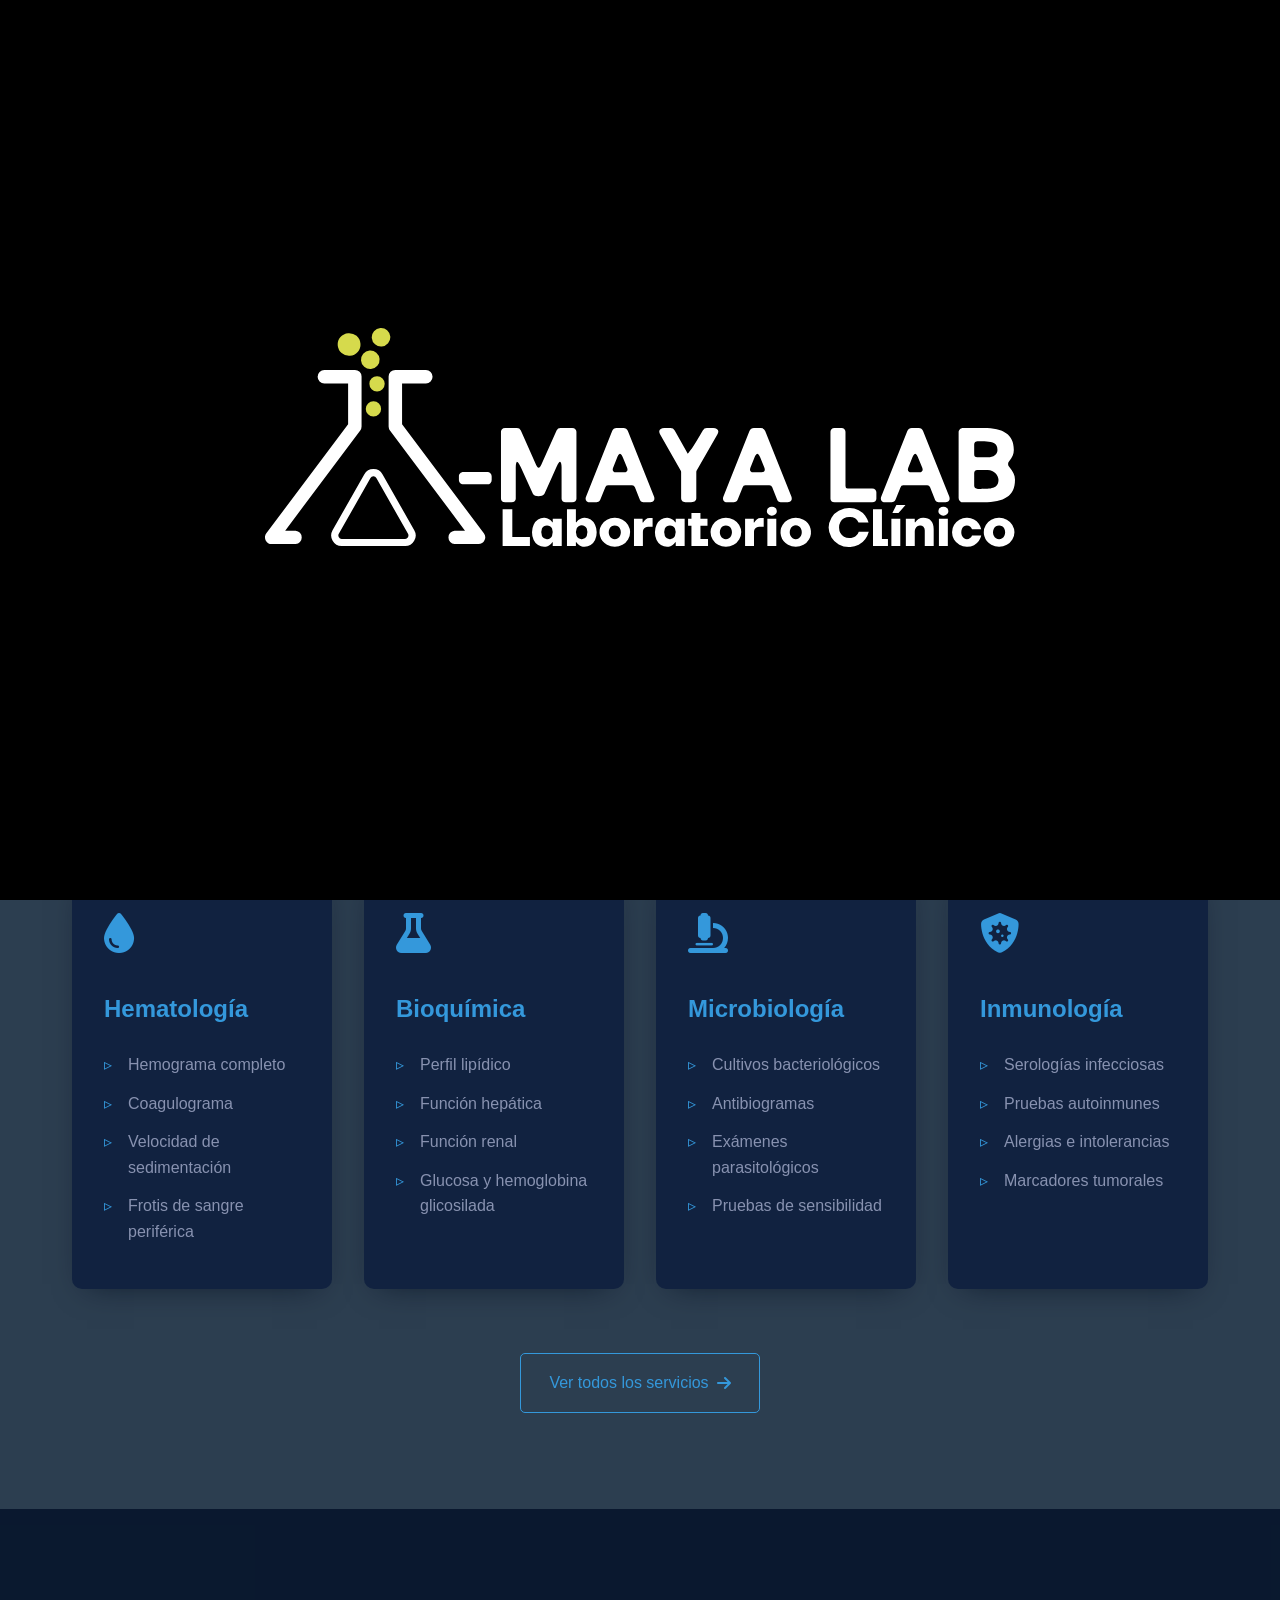
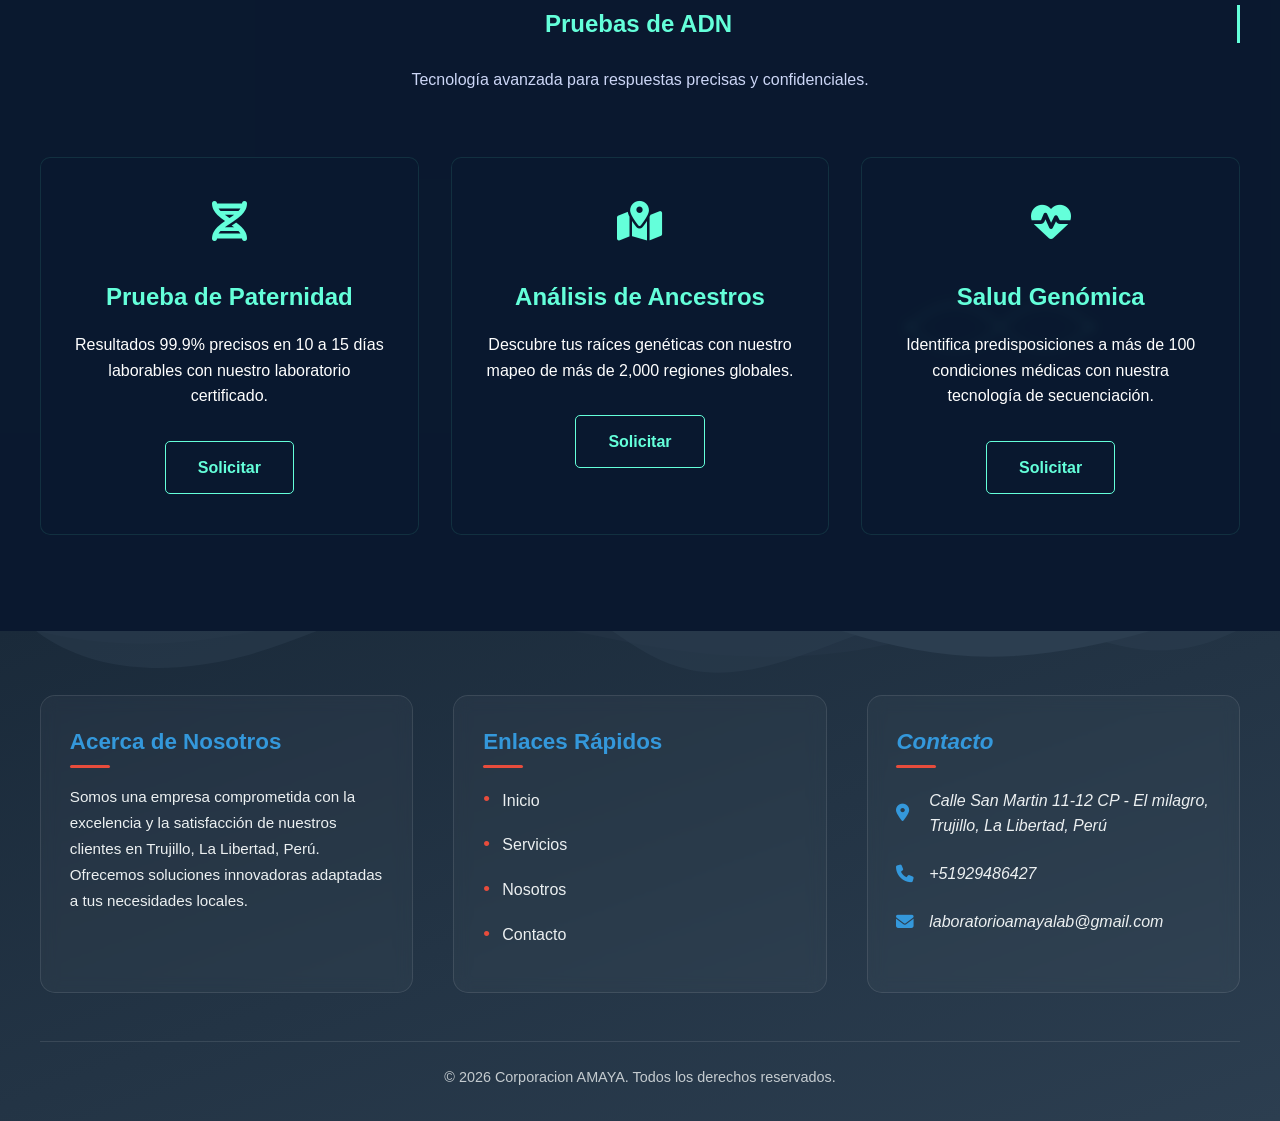
==== commit 7d17e36b: "Update index.html actualizar numero" ====
--- a/index.html
+++ b/index.html
@@ -1,25 +1,34 @@
 <!DOCTYPE html>
 <html lang="es">
 <head>
+    <head>
     <meta charset="UTF-8">
     <meta name="viewport" content="width=device-width, initial-scale=1.0">
-    <title>Amaya Lab</title>
-    <meta name="description" content="Laboratorio de análisis clínicos Amayalab en Trujillo, Perú. Ofrecemos exámenes de laboratorio de alta calidad y resultados confiables para tu salud. ¡Agenda tu cita hoy!">
-
-    <link rel="canonical" href="https://laboratorioamayalab.com/laboratorio de analisis clinicos/">
-    
-    <meta property="og:title" content="Amaya Lab | Laboratorio Clínico Confiable en Trujillo">
+    <title>Amaya Lab | Laboratorio de Análisis Clínicos en Trujillo</title> <meta name="description" content="Laboratorio de análisis clínicos Amayalab en Trujillo, Perú. Ofrecemos exámenes de laboratorio de alta calidad y resultados confiables para tu salud. ¡Agenda tu cita hoy!">
+
+    <link rel="canonical" href="https://laboratorioamayalab.com/"> <meta property="og:title" content="Amaya Lab | Laboratorio Clínico Confiable en Trujillo">
     <meta property="og:description" content="Laboratorio de análisis clínicos Amayalab en Trujillo, Perú. Ofrecemos exámenes de laboratorio de alta calidad y resultados confiables para tu salud. ¡Agenda tu cita hoy!">
     <meta property="og:type" content="website">
-    <meta property="og:url" content="https://laboratorioamayalab.com/">
-    <meta property="og:image" content="https://laboratorioamayalab.com/ima.img/logoheader.svg"> 
+    <meta property="og:url" content="https://laboratorioamayalab.com/"> <meta property="og:image" content="https://laboratorioamayalab.com/ima.img/logoheader.svg"> 
     <meta property="og:site_name" content="Amayalab">
-
-    <meta name="twitter:card" content="summary_large_image">
-    <meta name="twitter:site" content="@tu_usuario_twitter"> 
-    <meta name="twitter:title" content="Amayalab | Laboratorio Clínico Confiable en Trujillo">
+    <meta property="og:locale" content="es_PE"> <meta name="twitter:card" content="summary_large_image">
+    <meta name="twitter:site" content="@AMayaLab_Oficial"> <meta name="twitter:title" content="Amayalab | Laboratorio Clínico Confiable en Trujillo">
     <meta name="twitter:description" content="Laboratorio de análisis clínicos Amayalab en Trujillo, Perú. Ofrecemos exámenes de laboratorio de alta calidad y resultados confiables para tu salud. ¡Agenda tu cita hoy!">
     <meta name="twitter:image" content="https://laboratorioamayalab.com/ima.img/logoheader.svg"> 
+    <meta name="twitter:creator" content="@AMayaLab_Oficial"> <meta name="robots" content="index, follow">
+
+
+    <script async src="https://www.googletagmanager.com/gtag/js?id=G-02CMDSGYFL"></script>
+    <script>
+      window.dataLayer = window.dataLayer || [];
+      function gtag(){dataLayer.push(arguments);}
+      gtag('js', new Date());
+
+      gtag('config', 'G-02CMDSGYFL');
+    </script>
+    
+    <link rel="icon" href="/ima.img/logoicon.svg" type="image/svg+xml">
+    <link rel="icon" type="image/png" href="https://www.laboratorioamayalab.com/https://res.cloudinary.com/ddktvflzb/image/upload/v1751485901/logos_kaeh92.png"> 
     
     <link rel="stylesheet" href="index/css/hearder.css">
     <link rel="stylesheet" href="index/css/seccion1.css">
@@ -27,43 +36,40 @@
     <link rel="stylesheet" href="index/css/seccion3.css">
     <link rel="stylesheet" href="index/css/seccion4.css">
     <link rel="stylesheet" href="index/css/screm.css">
-    <link rel="stylesheet" href="index/css/labo/laboratorio.css">
-    <link rel="stylesheet" href="index/css/overlay.css">
-
-    <link rel="icon" href="ima.img/logoicon.svg" type="image/x-icon">
+    <link rel="stylesheet" href="index/css/labo/laboratorio.css"> <link rel="stylesheet" href="index/css/overlay.css">
+
     <link rel="stylesheet" href="https://cdnjs.cloudflare.com/ajax/libs/font-awesome/6.4.0/css/all.min.css">
     
-
     <script type="application/ld+json">
-    {
-      "@context": "https://schema.org",
-      "@type": "MedicalOrganization",
-      "name": "Amayalab",
-      "url": "https://laboratorioamayalab.com/",
-      "logo": "https://laboratorioamayalab.com/ima.img/logoicon.svg",
-      "contactPoint": {
-        "@type": "ContactPoint",
-        "telephone": "+51966735358",
-        "contactType": "Reservas y consultas",
-        "areaServed": "Trujillo",
-        "availableLanguage": ["es"]
-      },
-      "address": {
-        "@type": "PostalAddress",
-        "streetAddress": "Calle San Martin 11-12",
-        "addressLocality": "El Milagro",
-        "addressRegion": "La Libertad",
-        "postalCode": "13008", 
-        "addressCountry": "PE"
-      },
-      "sameAs": [
-        "https://www.facebook.com/Laboratorioclinicoamayalab", 
-        "https://www.instagram.com/laboratorioamayalab/",
-        "https://wa.me/51966735358"
-        "https://www.tiktok.com/@amayalab03"    
-      ]
-    }
-    </script>
+{
+  "@context": "https://schema.org",
+  "@type": "MedicalOrganization",
+  "name": "Amayalab",
+  "url": "https://laboratorioamayalab.com/",
+  "logo": "https://laboratorioamayalab.com/ima.img/logoicon.svg",
+  "contactPoint": {
+    "@type": "ContactPoint",
+    "telephone": "+51929486427",
+    "contactType": "Reservas y consultas",
+    "areaServed": "Trujillo",
+    "availableLanguage": ["es"]
+  },
+  "address": {
+    "@type": "PostalAddress",
+    "streetAddress": "Calle San Martin 11-12",
+    "addressLocality": "El Milagro",
+    "addressRegion": "La Libertad",
+    "postalCode": "13008", 
+    "addressCountry": "PE"
+  },
+  "sameAs": [
+    "https://www.facebook.com/Laboratorioclinicoamayalab", 
+    "https://www.instagram.com/laboratorioamayalab/",
+    "https://wa.me/51929486427",  "https://www.tiktok.com/@amayalab03"     
+  ]
+}
+</script>
+</head>
 </head>
 <body>
 
@@ -80,7 +86,7 @@
     <div id="splash-screen">
     <video autoplay muted loop playsinline id="background-video">
         <source src="https://res.cloudinary.com/ddktvflzb/video/upload/v1751353624/porta_5iITxnDB_wx0mg4.mp4" type="video/mp4">
-        Tu navegador no soporta el elemento de video.
+       
     </video>
     <img src="ima.img/logo.svg" alt="Logo del Laboratorio" class="splash-logo">
     </div>
@@ -311,7 +317,7 @@
    </div>
    <div class="contact-info-organic">
     <i class="fas fa-phone"></i>
-    <a href="tel:+51966735358" class="organic-link">+51966735358</a>
+    <a href="tel:+51929486427" class="organic-link">+51929486427</a>
    </div>
    <div class="contact-info-organic">
     <i class="fas fa-envelope"></i>
@@ -320,7 +326,7 @@
   </address>
  </div>
  <div class="floating-social-buttons">
-    <a href="https://wa.me/+51966735358" class="whatsapp" target="_blank" aria-label="WhatsApp"><i class="fab fa-whatsapp"></i></a>
+    <a href="https://wa.me/+51929486427" class="whatsapp" target="_blank" aria-label="WhatsApp"><i class="fab fa-whatsapp"></i></a>
     <a href="https://www.facebook.com/Laboratorioclinicoamayalab?locale=es_LA" class="facebook" target="_blank" aria-label="Facebook"><i class="fab fa-facebook-f"></i></a>
     <a href="https://www.instagram.com/laboratorioamayalab/" class="instagram" target="_blank" aria-label="Instagram"><i class="fab fa-instagram"></i></a>
     <a href="https://www.tiktok.com/@amayalab03" class="tiktok" target="_blank" aria-label="TikTok"><i class="fab fa-tiktok"></i></a>
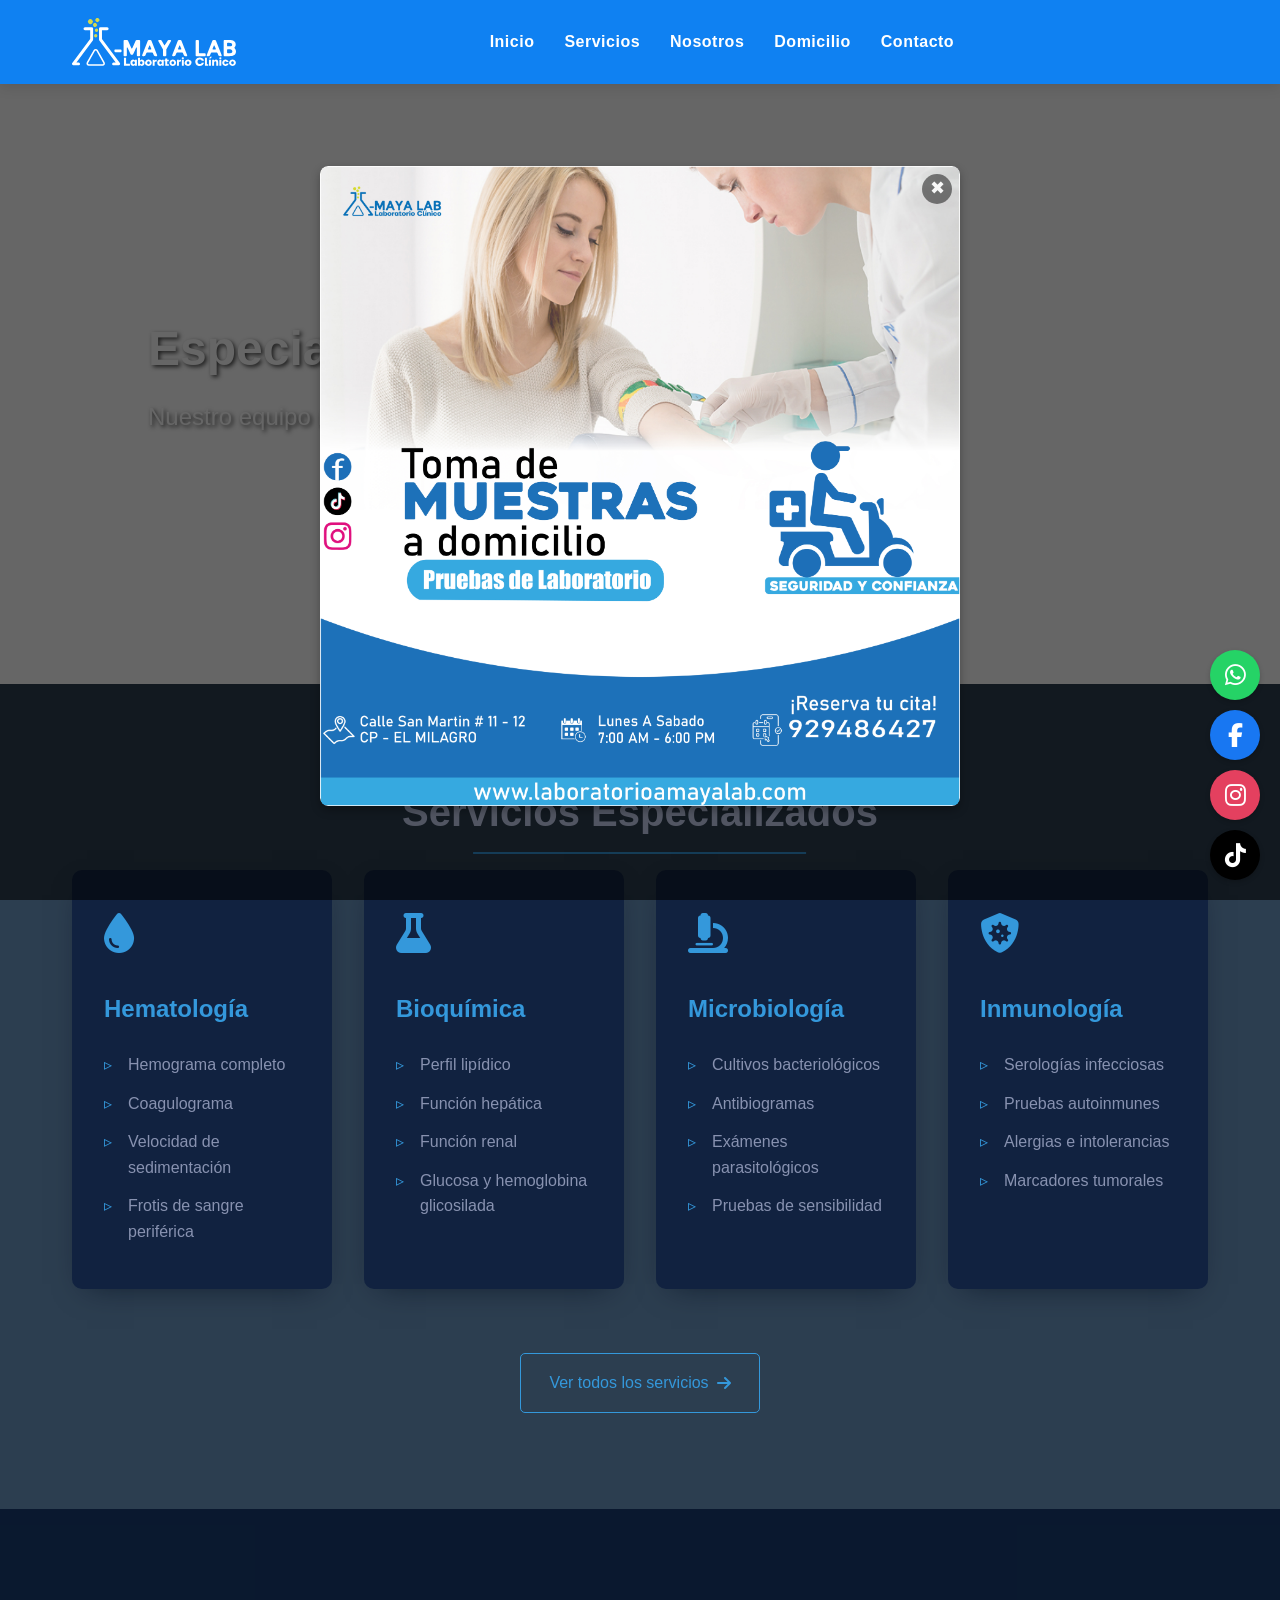
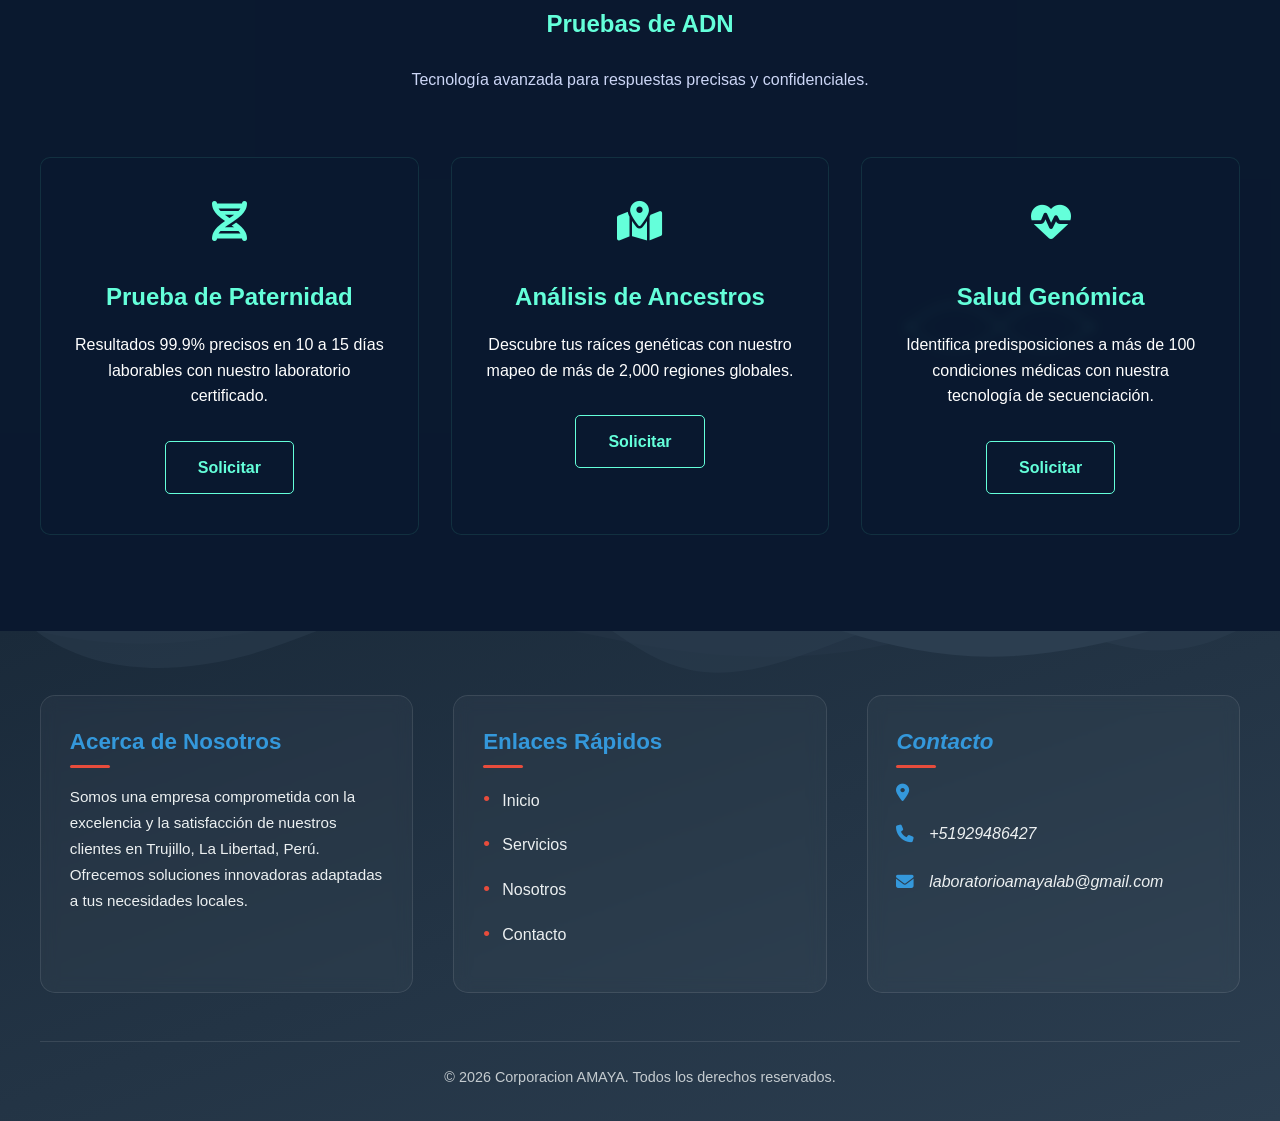
==== commit 7f839684: "version 3.0" ====
--- a/index.html
+++ b/index.html
@@ -51,21 +51,14 @@
     "@type": "ContactPoint",
     "telephone": "+51929486427",
     "contactType": "Reservas y consultas",
-    "areaServed": "Trujillo",
+    "areaServed": "Trujillo, La Libertad",
     "availableLanguage": ["es"]
-  },
-  "address": {
-    "@type": "PostalAddress",
-    "streetAddress": "Calle San Martin 11-12",
-    "addressLocality": "El Milagro",
-    "addressRegion": "La Libertad",
-    "postalCode": "13008", 
-    "addressCountry": "PE"
   },
   "sameAs": [
     "https://www.facebook.com/Laboratorioclinicoamayalab", 
     "https://www.instagram.com/laboratorioamayalab/",
-    "https://wa.me/51929486427",  "https://www.tiktok.com/@amayalab03"     
+    "https://wa.me/51929486427",  
+    "https://www.tiktok.com/@amayalab03"     
   ]
 }
 </script>
@@ -108,7 +101,6 @@
                     <li><a href="index.html">Inicio</a></li>
                     <li><a href="servicios.html">Servicios</a></li>
                     <li><a href="nosotros.html">Nosotros</a></li>
-                    <li><a href="examenes.html">Exámenes</a></li>
                     <li><a href="domicilio.html">Domicilio</a></li> 
                     <li><a href="contacto.html">Contacto</a></li>
                 </ul>
@@ -313,7 +305,6 @@
    <h3 id="contact-heading">Contacto</h3>
    <div class="contact-info-organic">
     <i class="fas fa-map-marker-alt"></i>
-    <span class="organic-link">Calle San Martin 11-12 CP - El milagro, Trujillo, La Libertad, Perú</span>
    </div>
    <div class="contact-info-organic">
     <i class="fas fa-phone"></i>
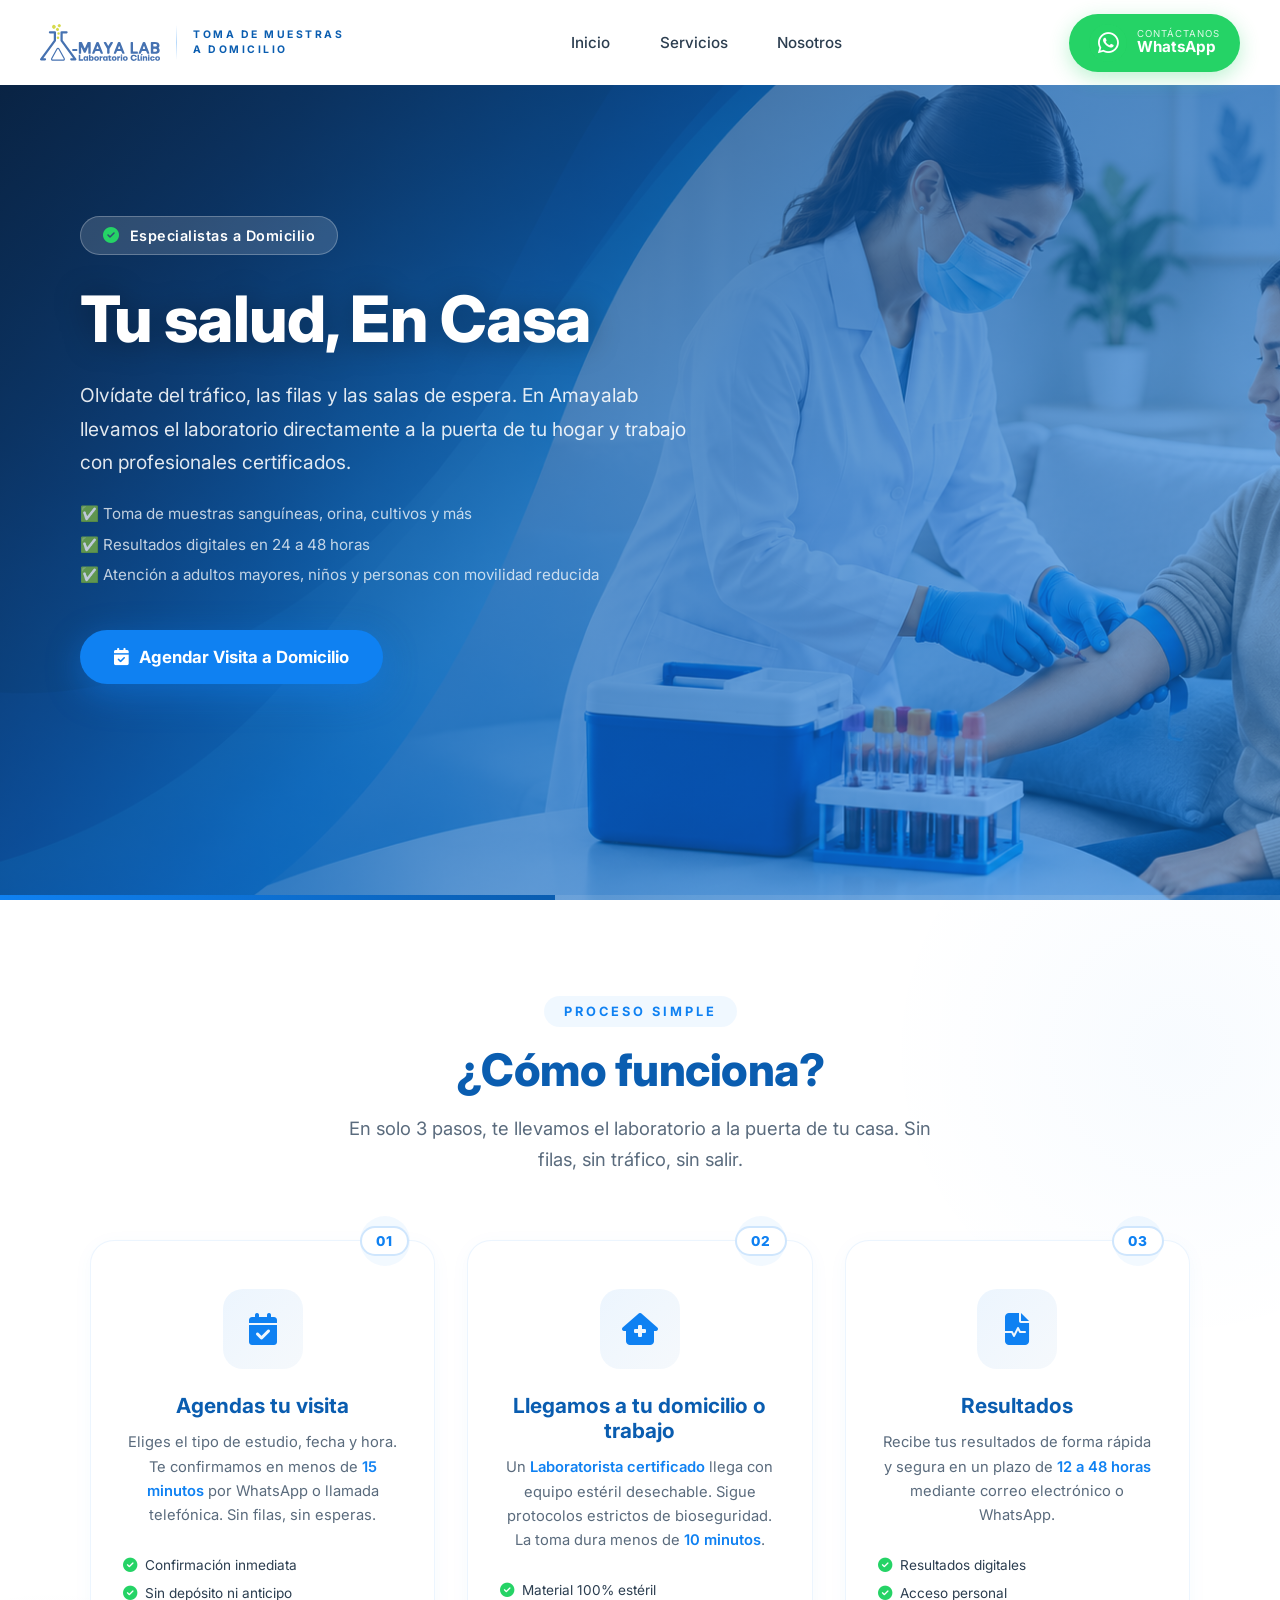
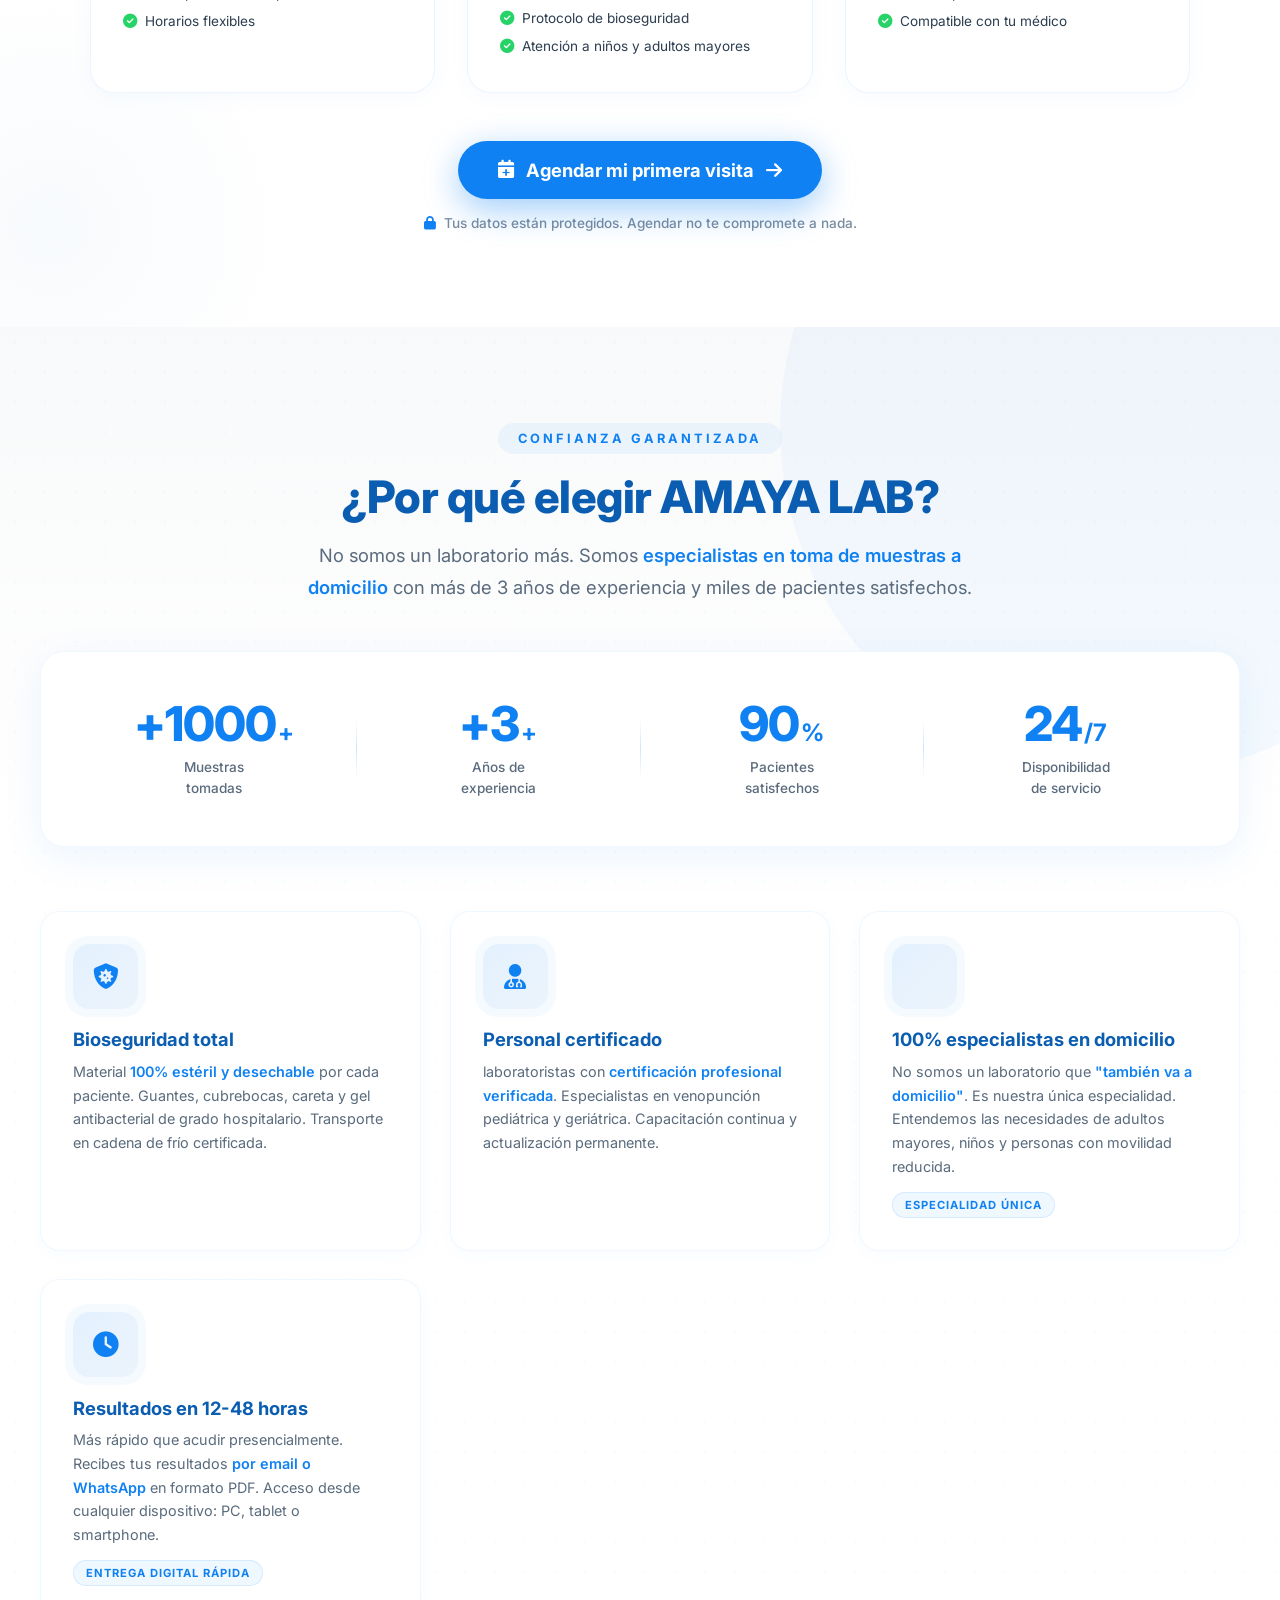
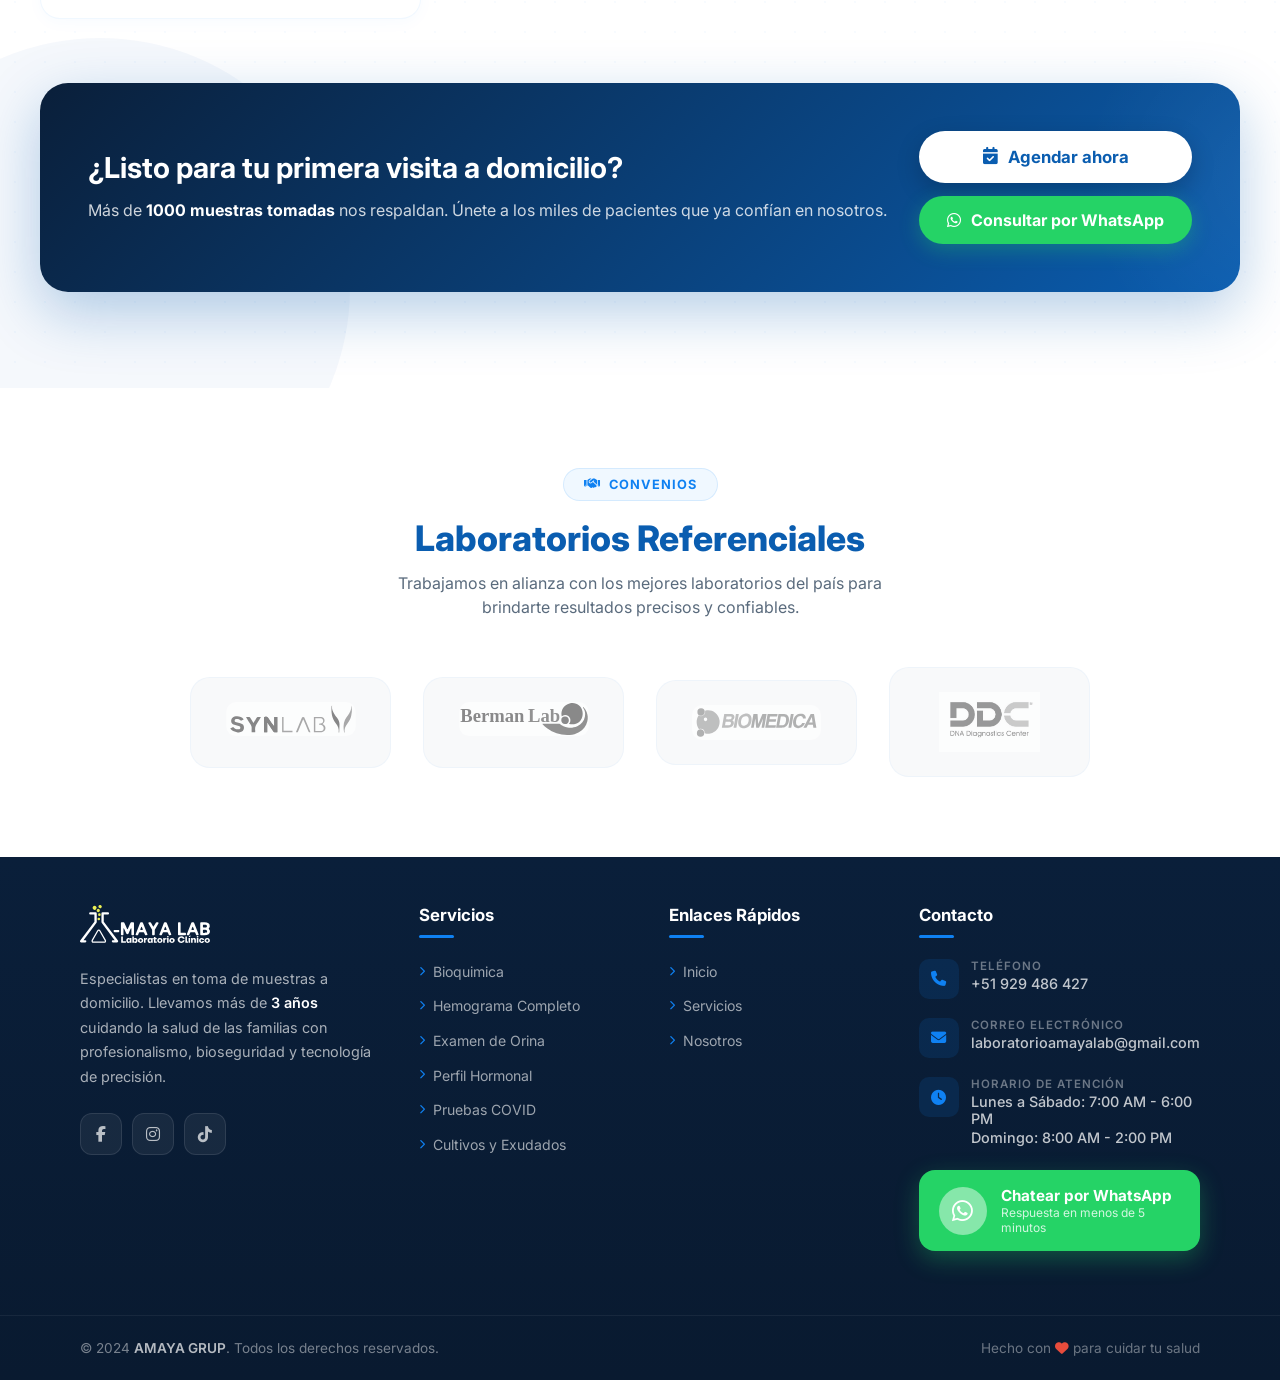
==== commit e9691064: "Version 3.0" ====
--- a/index.html
+++ b/index.html
@@ -2,340 +2,952 @@
 <html lang="es">
 <head>
     <head>
+    <!-- ==================== SEO PREMIUM - AMAYA LAB ==================== -->
     <meta charset="UTF-8">
     <meta name="viewport" content="width=device-width, initial-scale=1.0">
-    <title>Amaya Lab | Laboratorio de Análisis Clínicos en Trujillo</title> <meta name="description" content="Laboratorio de análisis clínicos Amayalab en Trujillo, Perú. Ofrecemos exámenes de laboratorio de alta calidad y resultados confiables para tu salud. ¡Agenda tu cita hoy!">
-
-    <link rel="canonical" href="https://laboratorioamayalab.com/"> <meta property="og:title" content="Amaya Lab | Laboratorio Clínico Confiable en Trujillo">
-    <meta property="og:description" content="Laboratorio de análisis clínicos Amayalab en Trujillo, Perú. Ofrecemos exámenes de laboratorio de alta calidad y resultados confiables para tu salud. ¡Agenda tu cita hoy!">
+    
+    <!-- Título optimizado para CTR (Click Through Rate) -->
+    <title>Amaya Lab</title>
+    
+    <!-- Meta Description persuasiva (máximo 160 caracteres) -->
+    <meta name="description" content="🧬 Amaya Lab: Laboratorio clínico a domicilio en Trujillo. ✅ Toma de muestras sin salir de casa. ✅ Resultados en 24-48 hrs. ✅ Profesionales certificados. ✅ Química sanguínea, hemograma, ADN, Análisis clínicos y más. ¡Agenda hoy!">
+    
+    <!-- Keywords premium con long tail -->
+    <meta name="keywords" content="laboratorio a domicilio Trujillo, laboratorio urgente Trujillo, toma de muestras a domicilio, examen de sangre a domicilio precio, prueba ADN Trujillo costo, examen de orina a domicilio, química sanguínea 6 elementos, hemograma completo Trujillo, perfil hormonal La Libertad, Laboratorio a domicilio rápido, laboratorio certificado Trujillo, flebotomista a domicilio, laboratorio geriátrico, toma de muestras niños, Amaya Lab">
+    
+    <meta name="author" content="Amaya Lab">
+    <meta name="copyright" content="Amaya Lab - Laboratorio Clínico Especializado">
+    <meta name="robots" content="index, follow, max-snippet:-1, max-image-preview:large, max-video-preview:-1">
+    <meta name="googlebot" content="index, follow">
+    <meta name="rating" content="General">
+    <meta name="revisit-after" content="7 days">
+    
+    <!-- Geolocalización precisa -->
+    <meta name="geo.region" content="PE-LAL">
+    <meta name="geo.placename" content="Trujillo, La Libertad">
+    <meta name="geo.position" content="-8.11599;-79.02998">
+    <meta name="ICBM" content="-8.11599, -79.02998">
+    
+    <!-- ==================== OPEN GRAPH PREMIUM ==================== -->
+    <meta property="og:title" content="Amaya Lab 🧪 Laboratorio Clínico a Domicilio en Trujillo">
+    <meta property="og:description" content="Toma de muestras a domicilio. Resultados en 24-48 hrs. Profesionales certificados. Química sanguínea, ADN, Análisis clínicos y más.">
+    <meta property="og:image" content="https://laboratorioamayalab.com/ ima.img/post.jpg">
+    <meta property="og:image:width" content="1200">
+    <meta property="og:image:height" content="630">
+    <meta property="og:image:alt" content="Amaya Lab - Laboratorio Clínico a Domicilio en Trujillo">
+    <meta property="og:url" content="https://laboratorioamayalab.com">
     <meta property="og:type" content="website">
-    <meta property="og:url" content="https://laboratorioamayalab.com/"> <meta property="og:image" content="https://laboratorioamayalab.com/ima.img/logoheader.svg"> 
-    <meta property="og:site_name" content="Amayalab">
-    <meta property="og:locale" content="es_PE"> <meta name="twitter:card" content="summary_large_image">
-    <meta name="twitter:site" content="@AMayaLab_Oficial"> <meta name="twitter:title" content="Amayalab | Laboratorio Clínico Confiable en Trujillo">
-    <meta name="twitter:description" content="Laboratorio de análisis clínicos Amayalab en Trujillo, Perú. Ofrecemos exámenes de laboratorio de alta calidad y resultados confiables para tu salud. ¡Agenda tu cita hoy!">
-    <meta name="twitter:image" content="https://laboratorioamayalab.com/ima.img/logoheader.svg"> 
-    <meta name="twitter:creator" content="@AMayaLab_Oficial"> <meta name="robots" content="index, follow">
-
-
-    <script async src="https://www.googletagmanager.com/gtag/js?id=G-02CMDSGYFL"></script>
-    <script>
-      window.dataLayer = window.dataLayer || [];
-      function gtag(){dataLayer.push(arguments);}
-      gtag('js', new Date());
-
-      gtag('config', 'G-02CMDSGYFL');
+    <meta property="og:locale" content="es_PE">
+    <meta property="og:site_name" content="Amaya Lab">
+    
+    <!-- ==================== TWITTER CARD ==================== -->
+    <meta name="twitter:card" content="summary_large_image">
+    <meta name="twitter:title" content="Amaya Lab | Laboratorio a Domicilio en Trujillo">
+    <meta name="twitter:description" content="🧬 Toma de muestras a domicilio. Resultados rápidos y seguros.">
+    <meta name="twitter:image" content="https://laboratorioamayalab.com/ ima.img/post.jpg">
+    <meta name="twitter:image:alt" content="Amaya Lab - Laboratorio Clínico">
+    
+    <!-- ==================== FAVICON ==================== -->
+    <link rel="icon" type="image/png" sizes="32x32" href="ima.img/logoicon.svg">
+    <link rel="icon" type="image/png" sizes="16x16" href="ima.img/logoheader.svg">
+    <link rel="apple-touch-icon" sizes="180x180" href="ima.img/logo.svg">
+    <link rel="manifest" href="site.webmanifest">
+    <meta name="theme-color" content="#0F81F2">
+    
+    <!-- ==================== CANONICAL ==================== -->
+    <link rel="canonical" href="https://laboratorioamayalab.com">
+    
+    <!-- ==================== SCHEMA.ORG PREMIUM (LocalBusiness + MedicalBusiness) ==================== -->
+    <script type="application/ld+json">
+    {
+        "@context": "https://schema.org",
+        "@type": "MedicalBusiness",
+        "@id": "https://laboratorioamayalab.com/#organization",
+        "name": "Amaya Lab",
+        "alternateName": "Laboratorio Amaya Lab",
+        "description": "Laboratorio clínico especializado en toma de muestras a domicilio en Trujillo, La Libertad, Perú. Resultados rápidos, seguros y confidenciales.",
+        "url": "https://laboratorioamayalab.com",
+        "logo": "https://laboratorioamayalab.com/ima.img/logoheader.svg",
+        "image": "https://laboratorioamayalab.com/ ima.img/post.jpg",
+        "telephone": "+51929486427",
+        "email": "laboratorioamayalab@gmail.com",
+        "priceRange": "$$",
+        "openingHoursSpecification": [
+            {
+                "@type": "OpeningHoursSpecification",
+                "dayOfWeek": ["Monday", "Tuesday", "Wednesday", "Thursday", "Friday", "Saturday"],
+                "opens": "07:00",
+                "closes": "18:00"
+            },
+            {
+                "@type": "OpeningHoursSpecification",
+                "dayOfWeek": "Sunday",
+                "opens": "08:00",
+                "closes": "14:00"
+            }
+        ],
+        "address": {
+            "@type": "PostalAddress",
+            "addressLocality": "Trujillo",
+            "addressRegion": "La Libertad",
+            "addressCountry": "PE"
+        },
+        "areaServed": [
+    {
+        "@type": "City",
+        "name": "Trujillo"
+    },
+    {
+        "@type": "City",
+        "name": "Víctor Larco Herrera"
+    },
+    {
+        "@type": "City",
+        "name": "Moche"
+    },
+    {
+        "@type": "City",
+        "name": "Huanchaco"
+    },
+    {
+        "@type": "City",
+        "name": "Salaverry"
+    },
+    {
+        "@type": "City",
+        "name": "Laredo"
+    },
+    {
+        "@type": "City",
+        "name": "Poroto"
+    },
+    {
+        "@type": "City",
+        "name": "Simbal"
+    },
+    {
+        "@type": "City",
+        "name": "La Esperanza"
+    },
+    {
+        "@type": "City",
+        "name": "El Porvenir"
+    },
+    {
+        "@type": "City",
+        "name": "Florencia de Mora"
+    },
+    {
+        "@type": "State",
+        "name": "La Libertad"
+    },
+    {
+        "@type": "Country",
+        "name": "Perú"
+    }
+]
+        ],
+        "hasOfferCatalog": {
+            "@type": "OfferCatalog",
+            "name": "Servicios de Laboratorio Clínico",
+            "itemListElement": [
+    {
+        "@type": "Offer",
+        "itemOffered": {
+            "@type": "MedicalTest",
+            "name": "Química Sanguínea"
+        }
+    },
+    {
+        "@type": "Offer",
+        "itemOffered": {
+            "@type": "MedicalTest",
+            "name": "Hemograma Completo"
+        }
+    },
+    {
+        "@type": "Offer",
+        "itemOffered": {
+            "@type": "MedicalTest",
+            "name": "Examen General de Orina"
+        }
+    },
+    {
+        "@type": "Offer",
+        "itemOffered": {
+            "@type": "MedicalTest",
+            "name": "Perfil Hormonal"
+        }
+    },
+    {
+        "@type": "Offer",
+        "itemOffered": {
+            "@type": "MedicalTest",
+            "name": "Perfil Hepático"
+        }
+    },
+    {
+        "@type": "Offer",
+        "itemOffered": {
+            "@type": "MedicalTest",
+            "name": "Perfil Renal"
+        }
+    },
+    {
+        "@type": "Offer",
+        "itemOffered": {
+            "@type": "MedicalTest",
+            "name": "Perfil de Lípidos"
+        }
+    },
+    {
+        "@type": "Offer",
+        "itemOffered": {
+            "@type": "MedicalTest",
+            "name": "Glucosa en Ayunas"
+        }
+    },
+    
+    {
+        "@type": "Offer",
+        "itemOffered": {
+            "@type": "MedicalTest",
+            "name": "Prueba de ADN Paternidad"
+        }
+    }
+]
+            ]
+        },
+        "telephone": "+51929486427",
+"sameAs": [
+    "https://www.facebook.com/Laboratorioclinicoamayalab",
+    "https://www.instagram.com/laboratorioamayalab/",
+    "https://wa.me/51929486427"
+]
+    }
     </script>
     
-    <link rel="icon" href="/ima.img/logoicon.svg" type="image/svg+xml">
-    <link rel="icon" type="image/png" href="https://www.laboratorioamayalab.com/https://res.cloudinary.com/ddktvflzb/image/upload/v1751485901/logos_kaeh92.png"> 
-    
-    <link rel="stylesheet" href="index/css/hearder.css">
-    <link rel="stylesheet" href="index/css/seccion1.css">
-    <link rel="stylesheet" href="index/css/seccion2.css">
-    <link rel="stylesheet" href="index/css/seccion3.css">
-    <link rel="stylesheet" href="index/css/seccion4.css">
-    <link rel="stylesheet" href="index/css/screm.css">
-    <link rel="stylesheet" href="index/css/labo/laboratorio.css"> <link rel="stylesheet" href="index/css/overlay.css">
-
-    <link rel="stylesheet" href="https://cdnjs.cloudflare.com/ajax/libs/font-awesome/6.4.0/css/all.min.css">
-    
+    <!-- ==================== BREADCRUMB SCHEMA ==================== -->
     <script type="application/ld+json">
-{
-  "@context": "https://schema.org",
-  "@type": "MedicalOrganization",
-  "name": "Amayalab",
-  "url": "https://laboratorioamayalab.com/",
-  "logo": "https://laboratorioamayalab.com/ima.img/logoicon.svg",
-  "contactPoint": {
-    "@type": "ContactPoint",
-    "telephone": "+51929486427",
-    "contactType": "Reservas y consultas",
-    "areaServed": "Trujillo, La Libertad",
-    "availableLanguage": ["es"]
-  },
-  "sameAs": [
-    "https://www.facebook.com/Laboratorioclinicoamayalab", 
-    "https://www.instagram.com/laboratorioamayalab/",
-    "https://wa.me/51929486427",  
-    "https://www.tiktok.com/@amayalab03"     
-  ]
-}
-</script>
+    {
+        "@context": "https://schema.org",
+        "@type": "BreadcrumbList",
+        "itemListElement": [
+            {
+                "@type": "ListItem",
+                "position": 1,
+                "name": "Inicio",
+                "item": "https://laboratorioamayalab.com"
+            }
+        ]
+    }
+    </script>
+    
+    <!-- ==================== FUENTES ==================== -->
+    <link rel="preconnect" href="https://fonts.googleapis.com">
+    <link rel="preconnect" href="https://fonts.gstatic.com" crossorigin>
+    <link href="https://fonts.googleapis.com/css2?family=Inter:wght@300;400;500;600;700;800;900&display=swap" rel="stylesheet">
+    
+    <link rel="stylesheet" href="https://cdnjs.cloudflare.com/ajax/libs/font-awesome/6.5.1/css/all.min.css">
+    
+    <!-- CSS Header -->
+    <link rel="stylesheet" href="css/header.css">
+    <link rel="stylesheet" href="css/seccion1.css">
+    <link rel="stylesheet" href="css/seccion2.css">
+    <link rel="stylesheet" href="css/seccion3.css">
+    <link rel="stylesheet" href="css/seccion4.css">
+    <link rel="stylesheet" href="css/footer.css">
+    <link rel="stylesheet" href="css/burger.css">
+
 </head>
-</head>
+
 <body>
 
-    <div class="overlay" id="anuncio-overlay"></div>
-
-<div class="overlay" id="anuncio-overlay"></div>
-
-<div class="anuncio-container" id="anuncio-rutinario">
-    <img src="ima.img/domicilio.jpg" alt="Información de Exámenes Rutinarios de Salud">
-    <button class="anuncio-close-btn" id="cerrar-anuncio"></button>
-</div>
-
-
-    <div id="splash-screen">
-    <video autoplay muted loop playsinline id="background-video">
-        <source src="https://res.cloudinary.com/ddktvflzb/video/upload/v1751353624/porta_5iITxnDB_wx0mg4.mp4" type="video/mp4">
-       
-    </video>
-    <img src="ima.img/logo.svg" alt="Logo del Laboratorio" class="splash-logo">
-    </div>
-
-
-
-
-    <header class="main-header" role="banner">
-    <div class="main-nav">
-        <div class="container">
-            <div class="logo">
-                <a href="index.html" aria-label="Volver a la página de inicio del Laboratorio Clínico">
-                    <img src="ima.img/logo.svg" alt="Logotipo del Laboratorio Clínico">
+    <!-- ==================== HEADER PREMIUM ==================== -->
+    <header class="header" id="header">
+        
+        <!-- Barra de progreso de scroll -->
+        <div class="scroll-progress" id="scrollProgress"></div>
+        
+        <div class="header-inner">
+            
+            <!-- ===== LOGO + TAGLINE ===== -->
+            <div class="header-brand">
+                <a href="index.html" class="brand-logo" title="Amayalab - Inicio">
+                    <div class="logo-wrapper">
+                        <img src="ima.img/logoheader.svg" alt="Amayalab Laboratorio Clínico" class="logo-img">
+                    </div>
                 </a>
-            </div>
-            
-            <nav class="navigation" aria-label="Navegación principal del sitio">
-                <ul>
-                    <li><a href="index.html">Inicio</a></li>
-                    <li><a href="servicios.html">Servicios</a></li>
-                    <li><a href="nosotros.html">Nosotros</a></li>
-                    <li><a href="domicilio.html">Domicilio</a></li> 
-                    <li><a href="contacto.html">Contacto</a></li>
+                <div class="brand-divider"></div>
+                <span class="brand-tagline">TOMA DE MUESTRAS<br>A DOMICILIO</span>
+            </div>
+            
+            <!-- ===== NAVEGACIÓN PRINCIPAL ===== -->
+            <nav class="header-nav" id="headerNav">
+                
+                <!-- Encabezado del menú móvil -->
+                <div class="nav-header-movil">
+                    <div class="nav-header-icono">
+                        <i class="fa-solid fa-microscope"></i>
+                    </div>
+                    <div class="nav-header-info">
+                        <span class="nav-header-titulo">Menú Principal</span>
+                        <span class="nav-header-subtitulo">AMAYA LAB</span>
+                    </div>
+                </div>
+                
+                <!-- Lista de enlaces -->
+                <ul class="nav-list">
+                    <li class="nav-item">
+                        <a href="index.html" class="nav-link active">
+                            <span class="nav-icono">
+                                <i class="fa-solid fa-house"></i>
+                            </span>
+                            <div class="nav-texto-wrapper">
+                                <span class="nav-text">Inicio</span>
+                            </div>
+                            <span class="nav-indicator"></span>
+                        </a>
+                    </li>
+                    <li class="nav-item">
+                        <a href="servicios.html" class="nav-link">
+                            <span class="nav-icono">
+                                <i class="fa-solid fa-list-check"></i>
+                            </span>
+                            <div class="nav-texto-wrapper">
+                                <span class="nav-text">Servicios</span>
+                            </div>
+                            <span class="nav-indicator"></span>
+                        </a>
+                    </li>
+                    <li class="nav-item">
+                        <a href="nosotros.html" class="nav-link">
+                            <span class="nav-icono">
+                                <i class="fa-solid fa-users"></i>
+                            </span>
+                            <div class="nav-texto-wrapper">
+                                <span class="nav-text">Nosotros</span>
+                            </div>
+                            <span class="nav-indicator"></span>
+                        </a>
+                    </li>
                 </ul>
+                
+                <!-- Separador -->
+                <div class="nav-separador">
+                    <span>Contacto</span>
+                </div>
+                
+                <!-- Botón WhatsApp dentro del menú -->
+                <div class="nav-whatsapp-wrapper">
+                    <a href="https://wa.me/+51929486427" class="nav-whatsapp-btn" target="_blank" rel="noopener noreferrer">
+                        <span class="nav-whatsapp-icono">
+                            <i class="fa-brands fa-whatsapp"></i>
+                        </span>
+                        <div class="nav-whatsapp-texto">
+                            <span class="nav-whatsapp-titulo">Contáctanos</span>
+                            <span class="nav-whatsapp-subtitulo">Respuesta inmediata</span>
+                        </div>
+                        <span class="nav-whatsapp-flecha">
+                            <i class="fa-solid fa-arrow-up-right-from-square"></i>
+                        </span>
+                    </a>
+                </div>
+                
+                <!-- Info adicional -->
+                <div class="nav-footer-movil">
+                    <div class="nav-footer-item">
+                        <i class="fa-solid fa-phone"></i>
+                        <span>+51 929 486 427</span>
+                    </div>
+                    <div class="nav-footer-item">
+                        <i class="fa-solid fa-clock"></i>
+                        <span>Lun-Sáb: 7AM - 6PM</span>
+                    </div>
+                </div>
+                
             </nav>
             
+            <!-- ===== ACCIONES: WhatsApp + Menú toggle ===== -->
             <div class="header-actions">
-                <button class="mobile-menu-btn" id="mobileMenuBtn" aria-expanded="false" aria-controls="mobile-menu">
-                    <i class="fas fa-bars" aria-hidden="true"></i>
-                    <span class="sr-only">Abrir menú móvil</span> 
+                <!-- Botón WhatsApp -->
+                <a href="https://wa.me/+51929486427" class="btn-whatsapp" target="_blank" rel="noopener noreferrer" title="Contáctanos por WhatsApp">
+                    <span class="whatsapp-icon">
+                        <i class="fa-brands fa-whatsapp"></i>
+                        <span class="whatsapp-ring"></span>
+                        <span class="whatsapp-ring-2"></span>
+                    </span>
+                    <span class="whatsapp-label">
+                        <span class="whatsapp-label-top">Contáctanos</span>
+                        <span class="whatsapp-label-bottom">WhatsApp</span>
+                    </span>
+                </a>
+                
+                <!-- Botón menú móvil -->
+                <button class="menu-toggle" id="menuToggle" aria-label="Abrir menú de navegación">
+                    <span class="menu-line menu-line-top"></span>
+                    <span class="menu-line menu-line-middle"></span>
+                    <span class="menu-line menu-line-bottom"></span>
                 </button>
             </div>
-        </div>
-    </div>
-</header>
-
-    <section class="hero-slider" aria-label="Carrusel de imágenes promocionales" role="region">
-    <div class="carousel-container">
-        <div id="slide-1" class="carousel-slide active" style="background-image: url('https://res.cloudinary.com/ddktvflzb/image/upload/v1751345116/equipos_laboratorio_g0p0wx.jpg');" role="group" aria-roledescription="slide" aria-label="Diapositiva 1 de 3: Tecnología de Punta para tu Salud">
-            <div class="slide-content">
-                <h1 class="slide-title">Tecnología de Punta para tu Salud</h1>
-                <p class="slide-description">Resultados precisos y Confiables</p>
-            </div>
-        </div>
-
-        <div id="slide-2" class="carousel-slide" style="background-image: url('https://res.cloudinary.com/ddktvflzb/image/upload/v1751345112/laboratorio_szsdr3.jpg');" role="group" aria-roledescription="slide" aria-label="Diapositiva 2 de 3: Especialistas Certificados">
-            <div class="slide-content">
-                <h1 class="slide-title">Especialistas Certificados</h1>
-                <p class="slide-description">Nuestro equipo médico garantiza diagnósticos confiables.</p>
-            </div>
-        </div>
-
-        <div id="slide-3" class="carousel-slide" style="background-image: url('https://res.cloudinary.com/ddktvflzb/image/upload/v1751345113/Resultados_af490n.jpg');" role="group" aria-roledescription="slide" aria-label="Diapositiva 3 de 3: Resultados Confiables y Rápidos">
-            <div class="slide-content">
-                <h1 class="slide-title">Resultados Confiables y Rápidos</h1>
-                <p class="slide-description">Entrega de resultados con máxima precisión y eficiencia.</p>
-            </div>
-        </div>
-    </div>
-
+            
+        </div>
+    </header>
+
+        <!-- ==================== HERO SLIDER ==================== -->
+    <section class="hero-slider" id="inicio">
+        
+        <!-- Slides -->
+        <div class="hero-slides-wrapper">
+            
+            <!-- Slide 1 -->
+            <div class="hero-slide active">
+                <div class="hero-slide-bg" style="background-image: url('ima.img/casa\ 1.png');"></div>
+                <div class="hero-overlay"></div>
+                <div class="hero-content">
+                    <span class="hero-badge">
+                        <i class="fa-solid fa-circle-check"></i>
+                        Especialistas a Domicilio
+                    </span>
+                    <h1 class="hero-title">
+                        Tu salud, En Casa</span>
+                    </h1>
+                    <p class="hero-description">
+                        Olvídate del tráfico, las filas y las salas de espera. En Amayalab llevamos el laboratorio 
+                        directamente a la puerta de tu hogar y trabajo con profesionales certificados.
+                    </p>
+                    <p class="hero-description-secondary">
+                        ✅ Toma de muestras sanguíneas, orina, cultivos y más<br>
+                        ✅ Resultados digitales en 24 a 48 horas<br>
+                        ✅ Atención a adultos mayores, niños y personas con movilidad reducida
+                    </p>
+                    <div class="hero-buttons">
+                        <a href="https://wa.me/+51929486427" class="btn-hero btn-hero-primary">
+                            <i class="fa-solid fa-calendar-check"></i>
+                            Agendar Visita a Domicilio
+                        </a>
+                        
+                    </div>
+                </div>
+            </div>
+            
+            <!-- Slide 2 -->
+            <div class="hero-slide">
+                <div class="hero-slide-bg" style="background-image: url('ima.img/portada\ 3.png');"></div>
+                <div class="hero-overlay"></div>
+                <div class="hero-content">
+                    <span class="hero-badge">
+                        <i class="fa-solid fa-shield-halved"></i>
+                        Bioseguridad Garantizada
+                    </span>
+                    <h1 class="hero-title">
+                        Cuidamos <span class=> Cada Detalle</span>
+                    </h1>
+                    <p class="hero-description">
+                        Nuestros laboratoristas siguen protocolos estrictos de higiene y manejo de 
+                        material biológico. Cada visita incluye equipo estéril desechable, guantes, cubrebocas y 
+                        gel antibacterial de grado hospitalario.
+                    </p>
+                    <p class="hero-description-secondary">
+                        ✅ Material estéril y de un solo uso para cada paciente<br>
+                        ✅ Manipulación y transporte adecuado de las muestras para garantizar su conservación<br>
+                        ✅ Procesos realizados bajo estrictos estándares de calidad y bioseguridad
+
+                    </p>
+                    <div class="hero-buttons">
+                        <a href="https://wa.me/+51929486427" class="btn-hero btn-hero-primary">
+                            <i class="fa-solid fa-calendar-check"></i>
+                            Agendar Visita a Domicilio
+                        </a>
+                        <a href="servicios.html" class="btn-hero btn-hero-outline">
+                            <i class="fa-solid fa-list-check"></i>
+                            Ver Todos los Servicios
+                        </a>
+                    </div>
+                </div>
+            </div>
+            
+            <!-- Slide 3 -->
+            <div class="hero-slide">
+                <div class="hero-slide-bg" style="background-image: url('ima.img/portada\ 2.png');"></div>
+                <div class="hero-overlay"></div>
+                <div class="hero-content">
+                    <span class="hero-badge">
+                        <i class="fa-solid fa-clock"></i>
+                        Resultados en 24-48 hrs
+                    </span>
+                    <h1 class="hero-title">
+                        Tecnología <span class= >De Precisión</span>
+                    </h1>
+                    <p class="hero-description">
+                    Accede a resultados confiables de manera rápida y segura. Nuestro equipo procesa cada muestra siguiendo estrictos controles de calidad para brindarte información precisa cuando la necesitas.
+                    </p>
+                    <p class="hero-description-secondary">
+                        ✅ Equipos automatizados de Quimica clinica, Hematologia y otros.<br>
+                        ✅ Resultados encriptados y protegidos con acceso personal<br>
+                        ✅ Compatible con todas las plataformas: PC, tablet y smartphone
+                    </p>
+                    <div class="hero-buttons">
+                        
+                        <a href="https://wa.me/+51929486427" class="btn-hero btn-hero-outline">
+                            <i class="fa-brands fa-whatsapp"></i>
+                            Chatear por WhatsApp
+                        </a>
+                    </div>
+                </div>
+            </div>
+            
+        </div>
+        
+        <!-- Línea de progreso -->
+        <div class="hero-progress-bar">
+            <div class="hero-progress-fill" id="heroProgressFill"></div>
+        </div>
+        
     </section>
 
-
-
-
-    <section class="services-section">
-        <div class="container">
-            <h2 class="section-title">Servicios Especializados</h2>
-            
-            
-            <div class="services-grid">
-                <div class="service-card">
-                    <div class="service-icon">
-                        <i class="fas fa-tint"></i>
-                    </div>
-                    <h3>Hematología</h3>
-                    <div class="service-content">
-                        <ul class="analysis-list">
-                            <li>Hemograma completo</li>
-                            <li>Coagulograma</li>
-                            <li>Velocidad de sedimentación</li>
-                            <li>Frotis de sangre periférica</li>
-                        </ul>
-                    </div>
-                </div>
-                
-                <div class="service-card">
-                    <div class="service-icon">
-                        <i class="fas fa-flask"></i>
-                    </div>
-                    <h3>Bioquímica</h3>
-                    <div class="service-content">
-                        <ul class="analysis-list">
-                            <li>Perfil lipídico</li>
-                            <li>Función hepática</li>
-                            <li>Función renal</li>
-                            <li>Glucosa y hemoglobina glicosilada</li>
-                        </ul>
-                    </div>
-                </div>
-                
-                <div class="service-card">
-                    <div class="service-icon">
-                        <i class="fas fa-microscope"></i>
-                    </div>
-                    <h3>Microbiología</h3>
-                    <div class="service-content">
-                        <ul class="analysis-list">
-                            <li>Cultivos bacteriológicos</li>
-                            <li>Antibiogramas</li>
-                            <li>Exámenes parasitológicos</li>
-                            <li>Pruebas de sensibilidad</li>
-                        </ul>
-                    </div>
-                </div>
-                
-                <div class="service-card">
-                    <div class="service-icon">
-                        <i class="fas fa-shield-virus"></i>
-                    </div>
-                    <h3>Inmunología</h3>
-                    <div class="service-content">
-                        <ul class="analysis-list">
-                            <li>Serologías infecciosas</li>
-                            <li>Pruebas autoinmunes</li>
-                            <li>Alergias e intolerancias</li>
-                            <li>Marcadores tumorales</li>
-                        </ul>
-                    </div>
-                </div>
-            </div>
-            
-            <div class="view-more-container">
-                <a href="lista.html" class="view-more-btn">
-                    Ver todos los servicios
-                    <i class="fas fa-arrow-right"></i>
+        <!-- ==================== SECCIÓN: ¿CÓMO FUNCIONA? ==================== -->
+    <section class="como-funciona" id="como-funciona">
+        
+        <div class="seccion-header">
+            <span class="seccion-etiqueta">Proceso Simple</span>
+            <h2 class="seccion-titulo">¿Cómo funciona?</h2>
+            <p class="seccion-subtitulo">
+                En solo 3 pasos, te llevamos el laboratorio a la puerta de tu casa. 
+                Sin filas, sin tráfico, sin salir.
+            </p>
+        </div>
+        
+        <div class="pasos-container">
+            
+            <!-- Paso 1 -->
+            <div class="paso-card" data-aos="fade-up" data-aos-delay="0">
+                <div class="paso-numero">
+                    <span class="paso-numero-texto">01</span>
+                    <div class="paso-circulo"></div>
+                </div>
+                <div class="paso-icono-wrapper">
+                    <div class="paso-icono">
+                        <i class="fa-solid fa-calendar-check"></i>
+                    </div>
+                </div>
+                <h3 class="paso-titulo">Agendas tu visita</h3>
+                <p class="paso-descripcion">
+                    Eliges el tipo de estudio, fecha y hora. Te confirmamos en menos de 
+                    <strong>15 minutos</strong> por WhatsApp o llamada telefónica. Sin filas, sin esperas.
+                </p>
+                <ul class="paso-detalles">
+                    <li><i class="fa-solid fa-circle-check"></i> Confirmación inmediata</li>
+                    <li><i class="fa-solid fa-circle-check"></i> Sin depósito ni anticipo</li>
+                    <li><i class="fa-solid fa-circle-check"></i> Horarios flexibles</li>
+                </ul>
+            </div>
+
+            <!-- Paso 2 -->
+            <div class="paso-card" data-aos="fade-up" data-aos-delay="200">
+                <div class="paso-numero">
+                    <span class="paso-numero-texto">02</span>
+                    <div class="paso-circulo"></div>
+                </div>
+                <div class="paso-icono-wrapper">
+                    <div class="paso-icono">
+                        <i class="fa-solid fa-house-medical"></i>
+                    </div>
+                </div>
+                <h3 class="paso-titulo">Llegamos a tu domicilio o trabajo</h3>
+                <p class="paso-descripcion">
+                    Un <strong>Laboratorista certificado</strong> llega con equipo estéril desechable. 
+                    Sigue protocolos estrictos de bioseguridad. La toma dura menos de <strong>10 minutos</strong>.
+                </p>
+                <ul class="paso-detalles">
+                    <li><i class="fa-solid fa-circle-check"></i> Material 100% estéril</li>
+                    <li><i class="fa-solid fa-circle-check"></i> Protocolo de bioseguridad</li>
+                    <li><i class="fa-solid fa-circle-check"></i> Atención a niños y adultos mayores</li>
+                </ul>
+            </div>
+            
+            
+            
+            <!-- Paso 3 -->
+            <div class="paso-card" data-aos="fade-up" data-aos-delay="400">
+                <div class="paso-numero">
+                    <span class="paso-numero-texto">03</span>
+                    <div class="paso-circulo"></div>
+                </div>
+                <div class="paso-icono-wrapper">
+                    <div class="paso-icono">
+                        <i class="fa-solid fa-file-waveform"></i>
+                    </div>
+                </div>
+                <h3 class="paso-titulo">Resultados</h3>
+<p class="paso-descripcion">
+    Recibe tus resultados de forma rápida y segura en un plazo de <strong>12 a 48 horas</strong> mediante correo electrónico o WhatsApp.
+</p>
+                <ul class="paso-detalles">
+                    <li><i class="fa-solid fa-circle-check"></i> Resultados digitales</li>
+                    <li><i class="fa-solid fa-circle-check"></i> Acceso  personal</li>
+                    <li><i class="fa-solid fa-circle-check"></i> Compatible con tu médico</li>
+                </ul>
+            </div>
+            
+        </div>
+        
+        <!-- Botón CTA al final -->
+        <div class="pasos-cta" data-aos="fade-up" data-aos-delay="600">
+            <a href="https://wa.me/+51929486427" class="btn-pasos-cta" target="_blank" rel="noopener noreferrer">
+                <i class="fa-solid fa-calendar-plus"></i>
+                Agendar mi primera visita
+                <span class="btn-cta-flecha"><i class="fa-solid fa-arrow-right"></i></span>
+            </a>
+            <p class="pasos-cta-texto">
+                <i class="fa-solid fa-lock"></i> 
+                Tus datos están protegidos. Agendar no te compromete a nada.
+            </p>
+        </div>
+        
+    </section>
+
+        <!-- ==================== SECCIÓN: ¿POR QUÉ ELEGIRNOS? ==================== -->
+    <section class="por-que-elegirnos" id="por-que-elegirnos">
+        
+        <!-- Fondo decorativo -->
+        <div class="elegirnos-bg-decor">
+            <div class="decor-circulo decor-circulo-1"></div>
+            <div class="decor-circulo decor-circulo-2"></div>
+            <div class="decor-patron"></div>
+        </div>
+        
+        <div class="elegirnos-container">
+            
+            <!-- Encabezado -->
+            <div class="elegirnos-header" data-aos="fade-up">
+                <span class="elegirnos-etiqueta">Confianza Garantizada</span>
+                <h2 class="elegirnos-titulo">¿Por qué elegir AMAYA LAB?</h2>
+                <p class="elegirnos-subtitulo">
+                    No somos un laboratorio más. Somos <strong>especialistas en toma de muestras a domicilio</strong> 
+                    con más de 3 años de experiencia y miles de pacientes satisfechos.
+                </p>
+            </div>
+            
+            <!-- Contador destacado -->
+            <div class="elegirnos-contador" data-aos="fade-up" data-aos-delay="200">
+                <div class="contador-item">
+                    <div class="contador-numero">
+                        <span class="contador-cifra" data-contador="15000">+1000</span>
+                        <span class="contador-sufijo">+</span>
+                    </div>
+                    <span class="contador-label">Muestras<br>tomadas</span>
+                </div>
+                <div class="contador-divider"></div>
+                <div class="contador-item">
+                    <div class="contador-numero">
+                        <span class="contador-cifra" data-contador="15">+3</span>
+                        <span class="contador-sufijo">+</span>
+                    </div>
+                    <span class="contador-label">Años de<br>experiencia</span>
+                </div>
+                <div class="contador-divider"></div>
+                <div class="contador-item">
+                    <div class="contador-numero">
+                        <span class="contador-cifra" data-contador="98">90</span>
+                        <span class="contador-sufijo">%</span>
+                    </div>
+                    <span class="contador-label">Pacientes<br>satisfechos</span>
+                </div>
+                <div class="contador-divider"></div>
+                <div class="contador-item">
+                    <div class="contador-numero">
+                        <span class="contador-cifra" data-contador="24">24</span>
+                        <span class="contador-sufijo">/7</span>
+                    </div>
+                    <span class="contador-label">Disponibilidad<br>de servicio</span>
+                </div>
+            </div>
+            
+            <!-- Grid de razones -->
+            <div class="elegirnos-grid">
+                
+                <!-- Razón 1 -->
+                <div class="razon-card" data-aos="fade-up" data-aos-delay="0">
+                    <div class="razon-icono-wrapper">
+                        <div class="razon-icono">
+                            <i class="fa-solid fa-shield-virus"></i>
+                        </div>
+                        <div class="razon-icono-fondo"></div>
+                    </div>
+                    <div class="razon-contenido">
+                        <h3 class="razon-titulo">Bioseguridad total</h3>
+                        <p class="razon-descripcion">
+                            Material <strong>100% estéril y desechable</strong> por cada paciente. 
+                            Guantes, cubrebocas, careta y gel antibacterial de grado hospitalario. 
+                            Transporte en cadena de frío certificada.
+                        </p>
+                        
+                    </div>
+                </div>
+                
+                <!-- Razón 2 -->
+                <div class="razon-card" data-aos="fade-up" data-aos-delay="100">
+                    <div class="razon-icono-wrapper">
+                        <div class="razon-icono">
+                            <i class="fa-solid fa-user-doctor"></i>
+                        </div>
+                        <div class="razon-icono-fondo"></div>
+                    </div>
+                    <div class="razon-contenido">
+                        <h3 class="razon-titulo">Personal certificado</h3>
+                        <p class="razon-descripcion">
+                            laboratoristas con <strong>certificación profesional verificada</strong>. 
+                            Especialistas en venopunción pediátrica y geriátrica. Capacitación continua 
+                            y actualización permanente.
+                        </p>
+                        
+                    </div>
+                </div>
+                
+               
+                
+                <!-- Razón 5 -->
+                <div class="razon-card" data-aos="fade-up" data-aos-delay="400">
+                    <div class="razon-icono-wrapper">
+                        <div class="razon-icono">
+                            <i class="fa-solid fa-house-heart"></i>
+                        </div>
+                        <div class="razon-icono-fondo"></div>
+                    </div>
+                    <div class="razon-contenido">
+                        <h3 class="razon-titulo">100% especialistas en domicilio</h3>
+                        <p class="razon-descripcion">
+                            No somos un laboratorio que <strong>"también va a domicilio"</strong>. 
+                            Es nuestra única especialidad. Entendemos las necesidades de adultos mayores, 
+                            niños y personas con movilidad reducida.
+                        </p>
+                        <span class="razon-badge">Especialidad única</span>
+                    </div>
+                </div>
+                
+                <!-- Razón 6 -->
+                <div class="razon-card" data-aos="fade-up" data-aos-delay="500">
+                    <div class="razon-icono-wrapper">
+                        <div class="razon-icono">
+                            <i class="fa-solid fa-clock"></i>
+                        </div>
+                        <div class="razon-icono-fondo"></div>
+                    </div>
+                    <div class="razon-contenido">
+                        <h3 class="razon-titulo">Resultados en 12-48 horas</h3>
+                        <p class="razon-descripcion">
+                            Más rápido que acudir presencialmente. Recibes tus resultados 
+                            <strong>por email o WhatsApp</strong> en formato PDF. Acceso desde 
+                            cualquier dispositivo: PC, tablet o smartphone.
+                        </p>
+                        <span class="razon-badge">Entrega digital rápida</span>
+                    </div>
+                </div>
+                
+            </div>
+            
+            <!-- CTA Final -->
+            <div class="elegirnos-cta" data-aos="fade-up" data-aos-delay="600">
+                <div class="cta-card">
+                    <div class="cta-card-contenido">
+                        <h3 class="cta-card-titulo">¿Listo para tu primera visita a domicilio?</h3>
+                        <p class="cta-card-texto">
+                            Más de <strong>1000 muestras tomadas</strong> nos respaldan. 
+                            Únete a los miles de pacientes que ya confían en nosotros.
+                        </p>
+                    </div>
+                    <div class="cta-card-botones">
+                        <a href="https://wa.me/51929486427" class="btn-cta-primario">
+                            <i class="fa-solid fa-calendar-check"></i>
+                            Agendar ahora
+                        </a>
+                        <a href="https://wa.me/51929486427" class="btn-cta-whatsapp" target="_blank" rel="noopener noreferrer">
+                            <i class="fa-brands fa-whatsapp"></i>
+                            Consultar por WhatsApp
+                        </a>
+                    </div>
+                </div>
+            </div>
+            
+        </div>
+        
+    </section>
+
+        <!-- ==================== CONVENIOS ==================== -->
+    <section class="convenios" id="convenios">
+        
+        <div class="convenios-contenedor">
+            
+            <div class="convenios-header" data-aos="fade-up">
+                <span class="convenios-badge">
+                    <i class="fa-solid fa-handshake"></i>
+                    Convenios
+                </span>
+                <h2 class="convenios-titulo">
+                    Laboratorios <span class="">Referenciales</span>
+                </h2>
+                <p class="convenios-subtitulo">
+        Trabajamos en alianza con los mejores laboratorios del país para brindarte resultados precisos y confiables.
+    </p>
+            </div>
+            
+            <div class="convenios-grid" data-aos="fade-up" data-aos-delay="150">
+                
+                <!-- Logo 1 -->
+                <div class="convenio-item">
+                    <img src="ima.img/synlab.svg" alt="Laboratorio aliado" class="convenio-logo">
+                </div>
+                
+                <!-- Logo 2 -->
+                <div class="convenio-item">
+                    <img src="ima.img/bermanlab.svg" alt="Laboratorio aliado" class="convenio-logo">
+                </div>
+                
+                <!-- Logo 3 -->
+                <div class="convenio-item">
+                    <img src="ima.img/biomedica.svg" alt="Laboratorio aliado" class="convenio-logo">
+                </div>
+                
+                <!-- Logo 4 -->
+                <div class="convenio-item">
+                    <img src="ima.img/DDC.JPG" alt="Laboratorio aliado" class="convenio-logo">
+                </div>
+                
+            </div>
+            
+        </div>
+        
+    </section>
+
+        <!-- ==================== FOOTER PREMIUM ==================== -->
+    <footer class="footer" id="contacto">
+        
+        
+        <div class="footer-contenido">
+            
+            <!-- Columna 1: Logo + descripción -->
+            <div class="footer-col footer-col-marca" data-aos="fade-up" data-aos-delay="0">
+                <div class="footer-logo-wrapper">
+                    <img src="ima.img/logo.svg" alt="Amayalab" class="footer-logo">
+                </div>
+                <p class="footer-descripcion">
+                    Especialistas en toma de muestras a domicilio. Llevamos más de 
+                    <strong>3 años</strong> cuidando la salud de las familias con 
+                    profesionalismo, bioseguridad y tecnología de precisión.
+                </p>
+                <div class="footer-redes">
+                    <a href="https://www.facebook.com/Laboratorioclinicoamayalab?locale=es_LA" class="red-social" aria-label="Facebook" title="Facebook">
+                        <i class="fa-brands fa-facebook-f"></i>
+                    </a>
+                    <a href="https://www.instagram.com/laboratorioamayalab/" class="red-social" aria-label="Instagram" title="Instagram">
+                        <i class="fa-brands fa-instagram"></i>
+                    </a>
+                    <a href="https://www.tiktok.com/@amayalab03" class="red-social" aria-label="TikTok" title="TikTok">
+                        <i class="fa-brands fa-tiktok"></i>
+                    </a>
+                        
+                </div>
+            </div>
+            
+            <!-- Columna 2: Servicios -->
+            <div class="footer-col footer-col-servicios" data-aos="fade-up" data-aos-delay="150">
+                <h4 class="footer-titulo">Servicios</h4>
+                <ul class="footer-lista">
+                    <li><a href="#"><i class="fa-solid fa-chevron-right"></i> Bioquimica</a></li>
+                    <li><a href="#"><i class="fa-solid fa-chevron-right"></i> Hemograma Completo</a></li>
+                    <li><a href="#"><i class="fa-solid fa-chevron-right"></i> Examen de Orina</a></li>
+                    <li><a href="#"><i class="fa-solid fa-chevron-right"></i> Perfil Hormonal</a></li>
+                    <li><a href="#"><i class="fa-solid fa-chevron-right"></i> Pruebas COVID</a></li>
+                    <li><a href="#"><i class="fa-solid fa-chevron-right"></i> Cultivos y Exudados</a></li>
+                </ul>
+            </div>
+            
+            <!-- Columna 3: Enlaces rápidos -->
+            <div class="footer-col footer-col-enlaces" data-aos="fade-up" data-aos-delay="300">
+                <h4 class="footer-titulo">Enlaces Rápidos</h4>
+                <ul class="footer-lista">
+                    <li><a href="index.html"><i class="fa-solid fa-chevron-right"></i> Inicio</a></li>
+                    <li><a href="servicios.html"><i class="fa-solid fa-chevron-right"></i> Servicios</a></li>
+                    <li><a href="nosotros.html"><i class="fa-solid fa-chevron-right"></i> Nosotros</a></li>
+                    
+                </ul>
+            </div>
+            
+            <!-- Columna 4: Contacto + WhatsApp -->
+            <div class="footer-col footer-col-contacto" data-aos="fade-up" data-aos-delay="450">
+                <h4 class="footer-titulo">Contacto</h4>
+                
+                <div class="footer-contacto-item">
+                    <div class="contacto-icono">
+                        <i class="fa-solid fa-phone"></i>
+                    </div>
+                    <div class="contacto-texto">
+                        <span class="contacto-label">Teléfono</span>
+                        <a href="tel:+51929486427" class="contacto-valor">+51 929 486 427</a>
+                    </div>
+                </div>
+                
+                <div class="footer-contacto-item">
+                    <div class="contacto-icono">
+                        <i class="fa-solid fa-envelope"></i>
+                    </div>
+                    <div class="contacto-texto">
+                        <span class="contacto-label">Correo Electrónico</span>
+                        <a href="mailto:laboratorioamayalab@gmail.com" class="contacto-valor">laboratorioamayalab@gmail.com</a>
+                    </div>
+                </div>
+                
+                <div class="footer-contacto-item">
+                    <div class="contacto-icono">
+                        <i class="fa-solid fa-clock"></i>
+                    </div>
+                    <div class="contacto-texto">
+                        <span class="contacto-label">Horario de Atención</span>
+                        <span class="contacto-valor">Lunes a Sábado: 7:00 AM - 6:00 PM</span>
+                        <span class="contacto-valor">Domingo: 8:00 AM - 2:00 PM</span>
+                    </div>
+                </div>
+                
+                <!-- Botón WhatsApp grande -->
+                <a href="https://wa.me/51929486427" class="footer-whatsapp-btn" target="_blank" rel="noopener noreferrer">
+                    <div class="whatsapp-btn-icono">
+                        <i class="fa-brands fa-whatsapp"></i>
+                        <span class="whatsapp-btn-pulso"></span>
+                    </div>
+                    <div class="whatsapp-btn-texto">
+                        <span class="whatsapp-btn-titulo">Chatear por WhatsApp</span>
+                        <span class="whatsapp-btn-subtitulo">Respuesta en menos de 5 minutos</span>
+                    </div>
                 </a>
             </div>
-        </div>
-    </section>
-
-    <section class="dna-section" id="adn">
-        <div class="video-background">
-            <video autoplay muted loop playsinline preload="auto" aria-label="Animación de una cadena de ADN girando en 3D">
-                <source src="#" type="video/mp4">
-                <img src="/assets/images/fallback-dna-bg.jpg" alt="Representación gráfica de una cadena de ADN en color azul verdoso" width="1920" height="1080" loading="lazy">
-                <track kind="captions" src="#" srclang="es" label="Descripción del video"> </video>
-            <div class="video-overlay" aria-hidden="true"></div>
-        </div>
-    
-        <div class="dna-container">
-            <h2 class="dna-title typed-out">Pruebas de ADN</h2>
-            <p class="dna-subtitle" data-aos="fade-up" data-aos-delay="300">Tecnología avanzada para respuestas precisas y confidenciales.</p>
-    
-            <div class="dna-illustration" data-aos="fade-in" data-aos-delay="500">
-                <svg xmlns="http://www.w3.org/2000/svg" viewBox="0 0 200 100" class="dna-svg" role="img" aria-labelledby="dnaTitle dnaDesc">
-                    <title id="dnaTitle">Ilustración de cadena de ADN</title>
-                    <desc id="dnaDesc">Representación gráfica de una doble hélice de ADN con nodos en los extremos</desc>
-                    <path d="M20,50 Q50,20 80,50 T140,50" stroke="#64ffda" stroke-width="2" fill="none" stroke-dasharray="5,3"/>
-                    <path d="M20,50 Q50,80 80,50 T140,50" stroke="#64ffda" stroke-width="2" fill="none" stroke-dasharray="5,3"/>
-                    <circle cx="20" cy="50" r="3" fill="#64ffda"/>
-                    <circle cx="140" cy="50" r="3" fill="#64ffda"/>
-                </svg>
-            </div>
-    
-            <div class="dna-cards">
-                <article class="dna-card" data-aos="fade-right" data-aos-delay="200">
-                    <div class="dna-card-icon pulse" aria-hidden="true">
-                        <i class="fas fa-dna" aria-hidden="true"></i>
-                    </div>
-                    <h3>Prueba de Paternidad</h3>
-                    <p>Resultados 99.9% precisos en 10 a 15 días laborables con nuestro laboratorio certificado.</p>
-                    <a href="contacto.html" class="dna-btn hover-effect" aria-label="Solicitar prueba de paternidad">
-                        <span>Solicitar</span>
-                    </a>
-                </article>
-                
-                <article class="dna-card" data-aos="fade-up" data-aos-delay="300">
-                    <div class="dna-card-icon pulse" aria-hidden="true">
-                        <i class="fas fa-map-marked-alt" aria-hidden="true"></i>
-                    </div>
-                    <h3>Análisis de Ancestros</h3>
-                    <p>Descubre tus raíces genéticas con nuestro mapeo de más de 2,000 regiones globales.</p>
-                    <a href="contacto.html" class="dna-btn hover-effect" aria-label="Solicitar análisis de ancestros">
-                        <span>Solicitar</span>
-                    </a>
-                </article>
-                
-                <article class="dna-card" data-aos="fade-left" data-aos-delay="400">
-                    <div class="dna-card-icon pulse" aria-hidden="true">
-                        <i class="fas fa-heartbeat" aria-hidden="true"></i>
-                    </div>
-                    <h3>Salud Genómica</h3>
-                    <p>Identifica predisposiciones a más de 100 condiciones médicas con nuestra tecnología de secuenciación.</p>
-                    <a href="contacto.html" class="dna-btn hover-effect" aria-label="Solicitar análisis de salud genómica">
-                        <span>Solicitar</span>
-                    </a>
-                </article>
-            </div>
-        </div>
-    </section>
-
-    <footer class="footer-organic" role="contentinfo">
- <div class="footer-wave"></div>
-
- <div class="footer-content">
-  <section class="footer-organic-section" aria-labelledby="about-heading">
-   <h3 id="about-heading">Acerca de Nosotros</h3>
-   <p>Somos una empresa comprometida con la excelencia y la satisfacción de nuestros clientes en Trujillo, La Libertad, Perú. Ofrecemos soluciones innovadoras adaptadas a tus necesidades locales.</p>
-  </section>
-
-  <nav class="footer-organic-section" aria-labelledby="links-heading">
-   <h3 id="links-heading">Enlaces Rápidos</h3>
-   <ul class="organic-links">
-    <li><a href="index.html" class="organic-link">Inicio</a></li>
-    <li><a href="servicios.html" class="organic-link">Servicios</a></li>
-    <li><a href="nosotros.html" class="organic-link">Nosotros</a></li>
-    <li><a href="contacto.html" class="organic-link">Contacto</a></li>
-   </ul>
-  </nav>
-
-  <address class="footer-organic-section" aria-labelledby="contact-heading">
-   <h3 id="contact-heading">Contacto</h3>
-   <div class="contact-info-organic">
-    <i class="fas fa-map-marker-alt"></i>
-   </div>
-   <div class="contact-info-organic">
-    <i class="fas fa-phone"></i>
-    <a href="tel:+51929486427" class="organic-link">+51929486427</a>
-   </div>
-   <div class="contact-info-organic">
-    <i class="fas fa-envelope"></i>
-    <a href="mailto:info@empresa.com" class="organic-link">laboratorioamayalab@gmail.com</a>
-   </div>
-  </address>
- </div>
- <div class="floating-social-buttons">
-    <a href="https://wa.me/+51929486427" class="whatsapp" target="_blank" aria-label="WhatsApp"><i class="fab fa-whatsapp"></i></a>
-    <a href="https://www.facebook.com/Laboratorioclinicoamayalab?locale=es_LA" class="facebook" target="_blank" aria-label="Facebook"><i class="fab fa-facebook-f"></i></a>
-    <a href="https://www.instagram.com/laboratorioamayalab/" class="instagram" target="_blank" aria-label="Instagram"><i class="fab fa-instagram"></i></a>
-    <a href="https://www.tiktok.com/@amayalab03" class="tiktok" target="_blank" aria-label="TikTok"><i class="fab fa-tiktok"></i></a>
-        </div>
-
- <div class="footer-bottom-organic">
-  <p>© <span id="current-year">2024</span> Corporacion AMAYA. Todos los derechos reservados.</p>  
- </div>
-</footer>
-
-    <script src="index/js/header.js"></script>
-    <script src="index/js/seccion1.js"></script>
-    <script src="index/js/seccion2.js"></script>
-    <script src="index/js/seccion3.js"></script>
-    <script src="index/js/seccion4.js"></script>
-    <script src="index/js/screm.js"></script>
-    <script src="index/js/laboratorio.js"></script>
-    <script src="index/js/overlay.js"></script>
+            
+        </div>
+        
+        <!-- Barra inferior -->
+        <div class="footer-bottom">
+            <div class="footer-bottom-contenido">
+                <p class="footer-copy">
+                    &copy; 2024 <strong>AMAYA GRUP</strong>. Todos los derechos reservados.
+                </p>
+                <p class="footer-hecho">
+                    Hecho con <i class="fa-solid fa-heart"></i> para cuidar tu salud
+                </p>
+            </div>
+        </div>
+        
+    </footer>
+
+    
+    
+
+    <!-- JS Header -->
+    <script src="js/header.js"></script>
+    <script src="js/seccion1.js"></script>
+    <script src="js/seccion2.js"></script>
+    <script src="js/seccion3.js"></script>
+    <script src="js/seccion4.js"></script>
+    <script src="js/footer.js"></script>
+    <script src="js/burger.js"></script>
 </body>
-</html>
-
+</html>
--- a/css/header.css
+++ b/css/header.css
@@ -0,0 +1,778 @@
+/* ============================================
+   HEADER PREMIUM - AMAYALAB
+   Efectos: Sticky, Glassmorphism, Reveal, 
+   Progress Bar, Hover 3D, Menú Slide Premium
+   ============================================ */
+
+/* ========== RESET LOCAL ========== */
+*,
+*::before,
+*::after {
+    margin: 0;
+    padding: 0;
+    box-sizing: border-box;
+}
+
+body {
+    font-family: 'Inter', sans-serif;
+    background-color: #FFFFFF;
+    color: #2C3E50;
+    -webkit-font-smoothing: antialiased;
+    -moz-osx-font-smoothing: grayscale;
+}
+
+/* ========== HEADER ========== */
+.header {
+    position: fixed;
+    top: 0;
+    left: 0;
+    width: 100%;
+    z-index: 10000;
+    background-color: #FFFFFF;
+    transition: all 0.45s cubic-bezier(0.25, 0.8, 0.25, 1.2);
+    animation: headerReveal 0.8s cubic-bezier(0.25, 0.8, 0.25, 1.2) forwards;
+}
+
+/* ===== BARRA DE PROGRESO SCROLL ===== */
+.scroll-progress {
+    position: absolute;
+    bottom: 0;
+    left: 0;
+    width: 0%;
+    height: 3px;
+    background: linear-gradient(90deg, #0F81F2, #0A5DB0, #0F81F2);
+    background-size: 200% 100%;
+    animation: gradientShift 3s ease infinite;
+    z-index: 10001;
+    transition: width 0.15s linear;
+}
+
+/* ===== HEADER INNER ===== */
+.header-inner {
+    max-width: 1350px;
+    margin: 0 auto;
+    padding: 0 2.5rem;
+    display: flex;
+    align-items: center;
+    justify-content: space-between;
+    height: 85px;
+    transition: height 0.45s cubic-bezier(0.25, 0.8, 0.25, 1.2);
+}
+
+/* ===== ESTADO SCROLLED ===== */
+.header.scrolled {
+    background-color: rgba(255, 255, 255, 0.88);
+    backdrop-filter: blur(24px);
+    -webkit-backdrop-filter: blur(24px);
+    border-bottom: 1px solid rgba(15, 129, 242, 0.1);
+    box-shadow: 0 8px 40px rgba(15, 129, 242, 0.06),
+                0 2px 8px rgba(10, 93, 176, 0.04);
+}
+
+.header.scrolled .header-inner {
+    height: 68px;
+}
+
+/* ===== MARCA (Logo + Tagline) ===== */
+.header-brand {
+    display: flex;
+    align-items: center;
+    gap: 16px;
+    z-index: 10002;
+}
+
+.brand-logo {
+    display: block;
+    text-decoration: none;
+    transition: transform 0.4s cubic-bezier(0.25, 0.8, 0.25, 1.2);
+}
+
+.logo-wrapper {
+    width: 120px;
+    height: auto;
+    display: flex;
+    align-items: center;
+    justify-content: center;
+    border-radius: 0;
+    background: transparent;
+    padding: 0;
+    transition: all 0.4s cubic-bezier(0.25, 0.8, 0.25, 1.2);
+    box-shadow: none;
+}
+
+.logo-img {
+    width: 100%;
+    height: auto;
+    object-fit: contain;
+    display: block;
+    transition: transform 0.4s cubic-bezier(0.25, 0.8, 0.25, 1.2);
+}
+
+.brand-logo:hover .logo-wrapper {
+    transform: scale(1.05);
+}
+
+.brand-logo:hover .logo-img {
+    transform: scale(1.05);
+}
+
+.header.scrolled .logo-wrapper {
+    width: 95px;
+    height: auto;
+    border-radius: 0;
+}
+
+.brand-divider {
+    width: 1px;
+    height: 35px;
+    background: linear-gradient(180deg, transparent, rgba(15, 129, 242, 0.3), transparent);
+    transition: height 0.45s ease;
+}
+
+.header.scrolled .brand-divider {
+    height: 26px;
+}
+
+.brand-tagline {
+    font-size: 0.65rem;
+    font-weight: 700;
+    letter-spacing: 2.5px;
+    color: #0A5DB0;
+    line-height: 1.5;
+    transition: all 0.45s ease;
+    opacity: 1;
+}
+
+.header.scrolled .brand-tagline {
+    font-size: 0.58rem;
+    letter-spacing: 2px;
+    opacity: 0.8;
+}
+
+/* ============================================
+   NAVEGACIÓN ESCRITORIO (PC)
+   Íconos OCULTOS, solo texto
+   ============================================ */
+.header-nav {
+    display: flex;
+    align-items: center;
+}
+
+.nav-list {
+    display: flex;
+    list-style: none;
+    gap: 0.35rem;
+}
+
+/* 🔴 OCULTAR TODO LO QUE ES DEL MENÚ MÓVIL EN PC */
+.nav-icono,
+.nav-header-movil,
+.nav-separador,
+.nav-whatsapp-wrapper,
+.nav-footer-movil {
+    display: none !important;
+}
+
+/* Estilo del enlace en PC: solo texto centrado */
+.nav-link {
+    display: flex;
+    flex-direction: column;
+    align-items: center;
+    justify-content: center;
+    gap: 0;
+    text-decoration: none;
+    color: #2C3E50;
+    font-weight: 500;
+    font-size: 0.95rem;
+    padding: 10px 22px;
+    border-radius: 10px;
+    position: relative;
+    transition: all 0.35s cubic-bezier(0.25, 0.8, 0.25, 1.2);
+}
+
+.nav-link:hover {
+    background-color: rgba(15, 129, 242, 0.04);
+    color: #0F81F2;
+}
+
+.nav-text {
+    position: relative;
+    z-index: 2;
+}
+
+.nav-indicator {
+    position: absolute;
+    bottom: 4px;
+    left: 50%;
+    transform: translateX(-50%) scaleX(0);
+    width: 30px;
+    height: 3px;
+    background-color: #0F81F2;
+    border-radius: 10px;
+    transition: transform 0.4s cubic-bezier(0.25, 0.8, 0.25, 1.2);
+}
+
+.nav-link:hover .nav-indicator,
+.nav-link.active .nav-indicator {
+    transform: translateX(-50%) scaleX(1);
+}
+
+.nav-link.active {
+    color: #0F81F2;
+    font-weight: 600;
+}
+
+/* ===== ACCIONES ===== */
+.header-actions {
+    display: flex;
+    align-items: center;
+    gap: 16px;
+    z-index: 10002;
+}
+
+/* ===== BOTÓN WHATSAPP ===== */
+.btn-whatsapp {
+    display: flex;
+    align-items: center;
+    gap: 10px;
+    background: #25D366;
+    color: #FFFFFF;
+    padding: 10px 20px;
+    border-radius: 50px;
+    text-decoration: none;
+    position: relative;
+    overflow: hidden;
+    transition: all 0.35s cubic-bezier(0.25, 0.8, 0.25, 1.2);
+    box-shadow: 0 6px 20px rgba(37, 211, 102, 0.3);
+}
+
+.btn-whatsapp::before {
+    content: '';
+    position: absolute;
+    top: 0;
+    left: -100%;
+    width: 100%;
+    height: 100%;
+    background: linear-gradient(90deg, transparent, rgba(255, 255, 255, 0.25), transparent);
+    transition: left 0.6s ease;
+}
+
+.btn-whatsapp:hover {
+    background: #128C7E;
+    transform: translateY(-3px);
+    box-shadow: 0 12px 30px rgba(37, 211, 102, 0.4);
+}
+
+.btn-whatsapp:hover::before {
+    left: 100%;
+}
+
+.btn-whatsapp:active {
+    transform: translateY(-1px);
+    box-shadow: 0 6px 15px rgba(37, 211, 102, 0.35);
+}
+
+.whatsapp-icon {
+    position: relative;
+    display: flex;
+    align-items: center;
+    justify-content: center;
+    width: 38px;
+    height: 38px;
+}
+
+.whatsapp-icon i {
+    font-size: 1.5rem;
+    position: relative;
+    z-index: 3;
+    animation: iconBounce 2.5s ease-in-out infinite;
+}
+
+.whatsapp-ring {
+    position: absolute;
+    top: 50%;
+    left: 50%;
+    transform: translate(-50%, -50%);
+    width: 38px;
+    height: 38px;
+    background-color: rgba(37, 211, 102, 0.35);
+    border-radius: 50%;
+    z-index: 1;
+    animation: ringPulse 2s ease-in-out infinite;
+}
+
+.whatsapp-ring-2 {
+    position: absolute;
+    top: 50%;
+    left: 50%;
+    transform: translate(-50%, -50%);
+    width: 38px;
+    height: 38px;
+    background-color: rgba(37, 211, 102, 0.2);
+    border-radius: 50%;
+    z-index: 1;
+    animation: ringPulse 2s ease-in-out infinite 0.6s;
+}
+
+.whatsapp-label {
+    display: flex;
+    flex-direction: column;
+    line-height: 1.1;
+    position: relative;
+    z-index: 2;
+}
+
+.whatsapp-label-top {
+    font-size: 0.6rem;
+    font-weight: 400;
+    letter-spacing: 1px;
+    opacity: 0.85;
+    text-transform: uppercase;
+}
+
+.whatsapp-label-bottom {
+    font-size: 0.95rem;
+    font-weight: 700;
+}
+
+/* ===== BOTÓN HAMBURGUESA (OCULTO EN PC) ===== */
+.menu-toggle {
+    display: none;
+    flex-direction: column;
+    justify-content: center;
+    align-items: center;
+    gap: 7px;
+    width: 48px;
+    height: 48px;
+    background: rgba(15, 129, 242, 0.04);
+    border: 1px solid rgba(15, 129, 242, 0.1);
+    cursor: pointer;
+    border-radius: 14px;
+    transition: all 0.4s cubic-bezier(0.25, 0.8, 0.25, 1.2);
+}
+
+.menu-toggle:hover {
+    background: rgba(15, 129, 242, 0.08);
+    border-color: rgba(15, 129, 242, 0.2);
+}
+
+.menu-toggle.active {
+    background: #0F81F2;
+    border-color: #0F81F2;
+    box-shadow: 0 8px 25px rgba(15, 129, 242, 0.4);
+}
+
+.menu-line {
+    display: block;
+    width: 26px;
+    height: 2.5px;
+    background-color: #0A5DB0;
+    border-radius: 10px;
+    transition: all 0.4s cubic-bezier(0.68, -0.55, 0.27, 1.55);
+}
+
+.menu-toggle.active .menu-line {
+    background-color: #FFFFFF;
+}
+
+.menu-toggle.active .menu-line-top {
+    transform: translateY(9.5px) rotate(45deg);
+}
+
+.menu-toggle.active .menu-line-middle {
+    opacity: 0;
+    transform: scaleX(0);
+}
+
+.menu-toggle.active .menu-line-bottom {
+    transform: translateY(-9.5px) rotate(-45deg);
+}
+
+/* ===== ANIMACIONES ===== */
+@keyframes headerReveal {
+    0% { transform: translateY(-100%); opacity: 0; }
+    60% { transform: translateY(5px); opacity: 0.9; }
+    100% { transform: translateY(0); opacity: 1; }
+}
+
+@keyframes gradientShift {
+    0% { background-position: 0% 50%; }
+    50% { background-position: 100% 50%; }
+    100% { background-position: 0% 50%; }
+}
+
+@keyframes iconBounce {
+    0%, 100% { transform: scale(1); }
+    12% { transform: scale(1.18); }
+    24% { transform: scale(1); }
+    36% { transform: scale(1.12); }
+    48% { transform: scale(1); }
+}
+
+@keyframes ringPulse {
+    0% { transform: translate(-50%, -50%) scale(1); opacity: 0.6; }
+    100% { transform: translate(-50%, -50%) scale(2.2); opacity: 0; }
+}
+
+@keyframes iconoWhatsappMenu {
+    0%, 100% { transform: scale(1); }
+    12% { transform: scale(1.15); }
+    24% { transform: scale(1); }
+    36% { transform: scale(1.1); }
+    48% { transform: scale(1); }
+}
+
+/* ============================================
+   RESPONSIVE - MENÚ MÓVIL PREMIUM
+   ============================================ */
+
+@media (max-width: 1080px) {
+
+    /* ===== MOSTRAR ELEMENTOS DEL MENÚ MÓVIL ===== */
+    .nav-header-movil {
+        display: flex !important;
+        align-items: center;
+        gap: 14px;
+        padding-bottom: 1.5rem;
+        margin-bottom: 1.5rem;
+        border-bottom: 1px solid rgba(255, 255, 255, 0.1);
+    }
+
+    .nav-icono {
+        display: flex !important;
+        width: 42px;
+        height: 42px;
+        min-width: 42px;
+        align-items: center;
+        justify-content: center;
+        background: rgba(255, 255, 255, 0.06);
+        border-radius: 12px;
+        font-size: 1rem;
+        color: rgba(255, 255, 255, 0.7);
+        transition: all 0.35s ease;
+    }
+
+    .nav-link:hover .nav-icono,
+    .nav-link.active .nav-icono {
+        background: #0F81F2;
+        color: #FFFFFF;
+        box-shadow: 0 8px 20px rgba(15, 129, 242, 0.35);
+    }
+
+    .nav-separador {
+        display: block !important;
+        text-align: center;
+        margin: 1rem 0;
+        position: relative;
+    }
+
+    .nav-separador::before {
+        content: '';
+        position: absolute;
+        top: 50%;
+        left: 0;
+        width: 100%;
+        height: 1px;
+        background: rgba(255, 255, 255, 0.1);
+    }
+
+    .nav-separador span {
+        position: relative;
+        display: inline-block;
+        padding: 0 16px;
+        background: #0A1F3A;
+        font-size: 0.72rem;
+        font-weight: 700;
+        letter-spacing: 2px;
+        text-transform: uppercase;
+        color: rgba(255, 255, 255, 0.4);
+    }
+
+    .nav-whatsapp-wrapper {
+        display: block !important;
+    }
+
+    .nav-footer-movil {
+        display: flex !important;
+        flex-direction: column;
+        gap: 8px;
+        padding-top: 1rem;
+        margin-top: 0.5rem;
+        border-top: 1px solid rgba(255, 255, 255, 0.1);
+    }
+
+    /* ===== HEADER DEL MENÚ ===== */
+    .nav-header-icono {
+        width: 50px;
+        height: 50px;
+        min-width: 50px;
+        display: flex;
+        align-items: center;
+        justify-content: center;
+        background: linear-gradient(135deg, #0F81F2, #0A5DB0);
+        border-radius: 14px;
+        font-size: 1.3rem;
+        color: #FFFFFF;
+        box-shadow: 0 8px 20px rgba(15, 129, 242, 0.3);
+    }
+
+    .nav-header-info {
+        display: flex;
+        flex-direction: column;
+    }
+
+    .nav-header-titulo {
+        font-size: 1.1rem;
+        font-weight: 700;
+        color: #FFFFFF;
+        line-height: 1.2;
+    }
+
+    .nav-header-subtitulo {
+        font-size: 0.8rem;
+        color: rgba(255, 255, 255, 0.6);
+        font-weight: 500;
+    }
+
+    /* ===== FONDO DEL MENÚ ===== */
+    .header-nav {
+        position: fixed;
+        top: 85px;
+        right: 0;
+        width: 360px;
+        height: 100vh;
+        height: 100dvh;
+        background: linear-gradient(180deg, #0A1F3A 0%, #0D2B4E 40%, #0A1F3A 100%);
+        backdrop-filter: blur(28px);
+        -webkit-backdrop-filter: blur(28px);
+        padding: 2rem 1.8rem;
+        box-shadow: -20px 0 60px rgba(0, 0, 0, 0.3);
+        transform: translateX(105%);
+        opacity: 0;
+        transition: all 0.5s cubic-bezier(0.25, 0.8, 0.25, 1.2);
+        border-left: 1px solid rgba(255, 255, 255, 0.06);
+        overflow-y: auto;
+        display: flex;
+        flex-direction: column;
+    }
+
+    .header-nav.active {
+        transform: translateX(0);
+        opacity: 1;
+    }
+
+    /* ===== ENLACES EN MÓVIL ===== */
+    .nav-list {
+        flex-direction: column;
+        gap: 0.3rem;
+    }
+
+    .nav-link {
+        flex-direction: row;
+        align-items: center;
+        gap: 14px;
+        padding: 13px 16px;
+        font-size: 0.95rem;
+        border-radius: 14px;
+        color: rgba(255, 255, 255, 0.8);
+    }
+
+    .nav-link:hover {
+        background: rgba(255, 255, 255, 0.08);
+        color: #FFFFFF;
+    }
+
+    .nav-link.active {
+        background: rgba(15, 129, 242, 0.2);
+        color: #FFFFFF;
+    }
+
+    .nav-indicator {
+        display: none;
+    }
+
+    /* ===== BOTÓN WHATSAPP EN MENÚ ===== */
+    .nav-whatsapp-btn {
+        display: flex;
+        align-items: center;
+        gap: 14px;
+        background: #25D366;
+        padding: 16px 20px;
+        border-radius: 16px;
+        text-decoration: none;
+        transition: all 0.35s cubic-bezier(0.25, 0.8, 0.25, 1.2);
+        box-shadow: 0 8px 25px rgba(37, 211, 102, 0.35);
+        position: relative;
+        overflow: hidden;
+    }
+
+    .nav-whatsapp-btn::before {
+        content: '';
+        position: absolute;
+        top: 0;
+        left: -100%;
+        width: 100%;
+        height: 100%;
+        background: linear-gradient(90deg, transparent, rgba(255,255,255,0.2), transparent);
+        transition: left 0.6s ease;
+    }
+
+    .nav-whatsapp-btn:hover {
+        background: #128C7E;
+        transform: translateY(-2px);
+        box-shadow: 0 12px 30px rgba(37, 211, 102, 0.45);
+    }
+
+    .nav-whatsapp-btn:hover::before {
+        left: 100%;
+    }
+
+    .nav-whatsapp-icono {
+        width: 44px;
+        height: 44px;
+        min-width: 44px;
+        display: flex;
+        align-items: center;
+        justify-content: center;
+        background: rgba(255, 255, 255, 0.2);
+        border-radius: 50%;
+        font-size: 1.3rem;
+        color: #FFFFFF;
+        position: relative;
+        z-index: 2;
+        animation: iconoWhatsappMenu 2.5s ease-in-out infinite;
+    }
+
+    .nav-whatsapp-texto {
+        flex: 1;
+        display: flex;
+        flex-direction: column;
+        position: relative;
+        z-index: 2;
+    }
+
+    .nav-whatsapp-titulo {
+        font-size: 0.95rem;
+        font-weight: 700;
+        color: #FFFFFF;
+    }
+
+    .nav-whatsapp-subtitulo {
+        font-size: 0.75rem;
+        color: rgba(255, 255, 255, 0.8);
+    }
+
+    .nav-whatsapp-flecha {
+        font-size: 0.85rem;
+        color: rgba(255, 255, 255, 0.7);
+        position: relative;
+        z-index: 2;
+        transition: transform 0.3s ease;
+    }
+
+    .nav-whatsapp-btn:hover .nav-whatsapp-flecha {
+        transform: translateX(3px) translateY(-3px);
+    }
+
+    /* ===== FOOTER DEL MENÚ ===== */
+    .nav-footer-item {
+        display: flex;
+        align-items: center;
+        gap: 10px;
+        font-size: 0.8rem;
+        color: rgba(255, 255, 255, 0.5);
+    }
+
+    .nav-footer-item i {
+        width: 20px;
+        text-align: center;
+        color: #0F81F2;
+        font-size: 0.8rem;
+    }
+
+    /* ===== MOSTRAR HAMBURGUESA ===== */
+    .menu-toggle {
+        display: flex;
+    }
+
+    .header.scrolled .header-nav {
+        top: 68px;
+    }
+}
+
+/* Móviles */
+@media (max-width: 768px) {
+    .header-inner {
+        padding: 0 1.25rem;
+    }
+
+    .brand-tagline {
+        display: none;
+    }
+
+    .brand-divider {
+        display: none;
+    }
+
+    .whatsapp-label {
+        display: none;
+    }
+
+    .btn-whatsapp {
+        padding: 10px;
+        border-radius: 50%;
+    }
+
+    .whatsapp-icon {
+        width: 24px;
+        height: 24px;
+    }
+
+    .whatsapp-icon i {
+        font-size: 1.2rem;
+    }
+
+    .header-nav {
+        width: 100%;
+        padding: 1.5rem;
+    }
+}
+
+/* Móviles pequeños */
+@media (max-width: 480px) {
+    .header-inner {
+        height: 72px;
+    }
+
+    .header.scrolled .header-inner {
+        height: 60px;
+    }
+
+    .logo-wrapper {
+        width: 85px;
+    }
+
+    .header.scrolled .logo-wrapper {
+        width: 70px;
+    }
+
+    .header-nav {
+        top: 72px;
+        padding: 1.2rem;
+    }
+
+    .header.scrolled .header-nav {
+        top: 60px;
+    }
+
+    .nav-link {
+        padding: 11px 14px;
+    }
+
+    .nav-icono {
+        width: 36px;
+        height: 36px;
+        min-width: 36px;
+        font-size: 0.9rem;
+    }
+}
--- a/css/seccion1.css
+++ b/css/seccion1.css
@@ -0,0 +1,352 @@
+/* ============================================
+   HERO SLIDER PREMIUM - AMAYALAB
+   3 Slides automáticos - Sin dots ni flechas
+   ============================================ */
+
+/* ========== HERO SLIDER ========== */
+.hero-slider {
+    position: relative;
+    width: 100%;
+    height: 100vh;
+    min-height: 650px;
+    max-height: 950px;
+    overflow: hidden;
+    background-color: #0A1F3A;
+    margin-top: 0;
+}
+
+/* ===== SLIDES WRAPPER ===== */
+.hero-slides-wrapper {
+    position: relative;
+    width: 100%;
+    height: 100%;
+}
+
+/* ===== SLIDE INDIVIDUAL ===== */
+.hero-slide {
+    position: absolute;
+    top: 0;
+    left: 0;
+    width: 100%;
+    height: 100%;
+    opacity: 0;
+    visibility: hidden;
+    transition: opacity 1.2s cubic-bezier(0.25, 0.8, 0.25, 1.2),
+                visibility 1.2s cubic-bezier(0.25, 0.8, 0.25, 1.2);
+}
+
+.hero-slide.active {
+    opacity: 1;
+    visibility: visible;
+    z-index: 1;
+}
+
+/* ===== IMAGEN DE FONDO ===== */
+.hero-slide-bg {
+    position: absolute;
+    top: 0;
+    left: 0;
+    width: 100%;
+    height: 100%;
+    background-size: cover;
+    background-position: center;
+    background-repeat: no-repeat;
+}
+
+.hero-slide.active .hero-slide-bg {
+    animation: kenBurns 20s ease-in-out infinite alternate;
+}
+
+/* ===== OVERLAY ===== */
+.hero-overlay {
+    position: absolute;
+    top: 0;
+    left: 0;
+    width: 100%;
+    height: 100%;
+    background: linear-gradient(
+        135deg,
+        rgba(10, 31, 58, 0.88) 0%,
+        rgba(10, 93, 176, 0.68) 50%,
+        rgba(15, 129, 242, 0.48) 100%
+    );
+    z-index: 1;
+}
+
+/* ===== CONTENIDO DEL SLIDE ===== */
+.hero-content {
+    position: relative;
+    z-index: 2;
+    max-width: 1200px;
+    margin: 0 auto;
+    padding: 0 2.5rem;
+    height: 100%;
+    display: flex;
+    flex-direction: column;
+    justify-content: center;
+    align-items: flex-start;
+}
+
+/* Animación de entrada del contenido */
+.hero-slide.active .hero-content {
+    animation: contentFadeIn 1s cubic-bezier(0.25, 0.8, 0.25, 1.2) 0.3s forwards;
+    opacity: 0;
+}
+
+@keyframes contentFadeIn {
+    from {
+        opacity: 0;
+        transform: translateY(40px);
+    }
+    to {
+        opacity: 1;
+        transform: translateY(0);
+    }
+}
+
+/* ===== BADGE ===== */
+.hero-badge {
+    display: inline-flex;
+    align-items: center;
+    gap: 10px;
+    background: rgba(255, 255, 255, 0.15);
+    backdrop-filter: blur(10px);
+    -webkit-backdrop-filter: blur(10px);
+    border: 1px solid rgba(255, 255, 255, 0.25);
+    color: #FFFFFF;
+    padding: 10px 22px;
+    border-radius: 50px;
+    font-size: 0.9rem;
+    font-weight: 600;
+    letter-spacing: 0.5px;
+    margin-bottom: 1.8rem;
+}
+
+.hero-badge i {
+    color: #25D366;
+    font-size: 1rem;
+}
+
+/* ===== TÍTULO ===== */
+.hero-title {
+    font-size: 4rem;
+    font-weight: 800;
+    color: #FFFFFF;
+    line-height: 1.12;
+    margin-bottom: 1.5rem;
+    max-width: 750px;
+    text-shadow: 0 2px 30px rgba(0, 0, 0, 0.35);
+    letter-spacing: -0.5px;
+}
+
+.hero-highlight {
+    position: relative;
+    color: #0F81F2;
+    display: inline-block;
+}
+
+.hero-highlight::after {
+    content: '';
+    position: absolute;
+    bottom: 5px;
+    left: 0;
+    width: 100%;
+    height: 10px;
+    background: rgba(15, 129, 242, 0.4);
+    border-radius: 5px;
+    z-index: -1;
+}
+
+/* ===== DESCRIPCIÓN PRINCIPAL ===== */
+.hero-description {
+    font-size: 1.2rem;
+    color: rgba(255, 255, 255, 0.88);
+    line-height: 1.75;
+    margin-bottom: 1.2rem;
+    max-width: 620px;
+}
+
+/* ===== DESCRIPCIÓN SECUNDARIA (CHECKLIST) ===== */
+.hero-description-secondary {
+    font-size: 0.95rem;
+    color: rgba(255, 255, 255, 0.75);
+    line-height: 2;
+    margin-bottom: 2.5rem;
+    max-width: 620px;
+}
+
+/* ===== BOTONES ===== */
+.hero-buttons {
+    display: flex;
+    gap: 1rem;
+    flex-wrap: wrap;
+}
+
+.btn-hero {
+    display: inline-flex;
+    align-items: center;
+    gap: 10px;
+    padding: 17px 34px;
+    border-radius: 50px;
+    font-weight: 700;
+    font-size: 1.05rem;
+    text-decoration: none;
+    transition: all 0.35s cubic-bezier(0.25, 0.8, 0.25, 1.2);
+    border: none;
+    cursor: pointer;
+}
+
+.btn-hero-primary {
+    background: #0F81F2;
+    color: #FFFFFF;
+    box-shadow: 0 10px 35px rgba(15, 129, 242, 0.45);
+}
+
+.btn-hero-primary:hover {
+    background: #0A5DB0;
+    transform: translateY(-3px);
+    box-shadow: 0 18px 45px rgba(15, 129, 242, 0.6);
+}
+
+.btn-hero-outline {
+    background: transparent;
+    color: #FFFFFF;
+    border: 2px solid rgba(255, 255, 255, 0.55);
+    backdrop-filter: blur(4px);
+    -webkit-backdrop-filter: blur(4px);
+}
+
+.btn-hero-outline:hover {
+    background: rgba(255, 255, 255, 0.12);
+    border-color: #FFFFFF;
+    transform: translateY(-3px);
+    box-shadow: 0 12px 35px rgba(255, 255, 255, 0.15);
+}
+
+/* ===== BARRA DE PROGRESO ===== */
+.hero-progress-bar {
+    position: absolute;
+    bottom: 0;
+    left: 0;
+    width: 100%;
+    height: 5px;
+    background: rgba(255, 255, 255, 0.1);
+    z-index: 10;
+}
+
+.hero-progress-fill {
+    height: 100%;
+    width: 0%;
+    background: linear-gradient(90deg, #0F81F2, #0A5DB0, #25D366);
+    background-size: 200% 100%;
+    animation: gradientShift 2s ease infinite;
+    transition: width 0.1s linear;
+}
+
+/* ===== ANIMACIONES KEYFRAMES ===== */
+@keyframes kenBurns {
+    from {
+        transform: scale(1);
+    }
+    to {
+        transform: scale(1.1);
+    }
+}
+
+@keyframes gradientShift {
+    0% { background-position: 0% 50%; }
+    50% { background-position: 100% 50%; }
+    100% { background-position: 0% 50%; }
+}
+
+/* ========== RESPONSIVE ========== */
+@media (max-width: 1080px) {
+    .hero-title {
+        font-size: 3rem;
+    }
+    
+    .hero-content {
+        padding: 0 1.8rem;
+    }
+    
+    .hero-description {
+        font-size: 1.1rem;
+        max-width: 550px;
+    }
+    
+    .hero-description-secondary {
+        font-size: 0.9rem;
+    }
+}
+
+@media (max-width: 768px) {
+    .hero-slider {
+        height: 100vh;
+        min-height: 580px;
+    }
+    
+    .hero-title {
+        font-size: 2.3rem;
+    }
+    
+    .hero-description {
+        font-size: 1rem;
+        max-width: 100%;
+    }
+    
+    .hero-description-secondary {
+        font-size: 0.85rem;
+        max-width: 100%;
+        line-height: 1.8;
+    }
+    
+    .hero-buttons {
+        flex-direction: column;
+        width: 100%;
+    }
+    
+    .btn-hero {
+        justify-content: center;
+        padding: 15px 28px;
+        font-size: 1rem;
+    }
+    
+    .hero-badge {
+        font-size: 0.8rem;
+        padding: 8px 16px;
+    }
+}
+
+@media (max-width: 480px) {
+    .hero-slider {
+        min-height: 520px;
+    }
+    
+    .hero-title {
+        font-size: 1.9rem;
+    }
+    
+    .hero-description {
+        font-size: 0.9rem;
+    }
+    
+    .hero-description-secondary {
+        font-size: 0.8rem;
+        line-height: 1.7;
+    }
+    
+    .hero-content {
+        padding: 0 1.2rem;
+    }
+    
+    .btn-hero {
+        padding: 14px 24px;
+        font-size: 0.9rem;
+    }
+    
+    .hero-badge {
+        font-size: 0.72rem;
+        padding: 7px 14px;
+        gap: 6px;
+    }
+}
--- a/css/seccion2.css
+++ b/css/seccion2.css
@@ -0,0 +1,388 @@
+/* ============================================
+   SECCIÓN: ¿CÓMO FUNCIONA? - AMAYALAB
+   3 Pasos con animaciones y conectores
+   ============================================ */
+
+/* ========== SECCIÓN ========== */
+.como-funciona {
+    padding: 6rem 2.5rem;
+    background-color: #FFFFFF;
+    position: relative;
+    overflow: hidden;
+}
+
+/* Fondo decorativo sutil */
+.como-funciona::before {
+    content: '';
+    position: absolute;
+    top: -150px;
+    right: -200px;
+    width: 600px;
+    height: 600px;
+    background: radial-gradient(circle, rgba(15, 129, 242, 0.03), transparent 70%);
+    border-radius: 50%;
+    pointer-events: none;
+    z-index: 0;
+}
+
+.como-funciona::after {
+    content: '';
+    position: absolute;
+    bottom: -150px;
+    left: -200px;
+    width: 500px;
+    height: 500px;
+    background: radial-gradient(circle, rgba(10, 93, 176, 0.03), transparent 70%);
+    border-radius: 50%;
+    pointer-events: none;
+    z-index: 0;
+}
+
+/* ========== ENCABEZADO DE SECCIÓN ========== */
+.seccion-header {
+    text-align: center;
+    margin-bottom: 4rem;
+    position: relative;
+    z-index: 1;
+}
+
+.seccion-etiqueta {
+    display: inline-block;
+    font-size: 0.8rem;
+    font-weight: 700;
+    letter-spacing: 3px;
+    text-transform: uppercase;
+    color: #0F81F2;
+    background: rgba(15, 129, 242, 0.06);
+    padding: 8px 20px;
+    border-radius: 50px;
+    margin-bottom: 1rem;
+}
+
+.seccion-titulo {
+    font-size: 2.8rem;
+    font-weight: 800;
+    color: #0A5DB0;
+    margin-bottom: 1rem;
+    letter-spacing: -0.5px;
+}
+
+.seccion-subtitulo {
+    font-size: 1.15rem;
+    color: #5A6B7D;
+    max-width: 600px;
+    margin: 0 auto;
+    line-height: 1.7;
+}
+
+/* ========== CONTENEDOR DE PASOS ========== */
+.pasos-container {
+    display: grid;
+    grid-template-columns: repeat(3, 1fr);
+    gap: 2rem;
+    max-width: 1100px;
+    margin: 0 auto 3rem;
+    position: relative;
+    z-index: 1;
+}
+
+/* ========== TARJETA DE PASO ========== */
+.paso-card {
+    flex: 1;
+    min-width: 280px;
+    max-width: 350px;
+    background: #FFFFFF;
+    border-radius: 24px;
+    padding: 2.5rem 2rem 2rem;
+    text-align: center;
+    position: relative;
+    transition: all 0.4s cubic-bezier(0.25, 0.8, 0.25, 1.2);
+    border: 1px solid rgba(15, 129, 242, 0.08);
+    box-shadow: 0 4px 20px rgba(15, 129, 242, 0.04);
+}
+
+.paso-card:hover {
+    transform: translateY(-8px);
+    box-shadow: 0 20px 50px rgba(15, 129, 242, 0.12);
+    border-color: rgba(15, 129, 242, 0.2);
+}
+
+/* Número del paso */
+.paso-numero {
+    position: absolute;
+    top: -15px;
+    right: 25px;
+    display: flex;
+    align-items: center;
+    justify-content: center;
+}
+
+.paso-numero-texto {
+    font-size: 0.85rem;
+    font-weight: 800;
+    color: #0F81F2;
+    letter-spacing: 1px;
+    background: #FFFFFF;
+    padding: 5px 14px;
+    border-radius: 50px;
+    border: 2px solid rgba(15, 129, 242, 0.2);
+    position: relative;
+    z-index: 2;
+}
+
+.paso-circulo {
+    position: absolute;
+    width: 50px;
+    height: 50px;
+    background: rgba(15, 129, 242, 0.05);
+    border-radius: 50%;
+    top: 50%;
+    left: 50%;
+    transform: translate(-50%, -50%);
+    animation: circuloPulso 3s ease-in-out infinite;
+}
+
+/* Ícono del paso */
+.paso-icono-wrapper {
+    display: flex;
+    justify-content: center;
+    margin-bottom: 1.5rem;
+    margin-top: 0.5rem;
+}
+
+.paso-icono {
+    width: 80px;
+    height: 80px;
+    display: flex;
+    align-items: center;
+    justify-content: center;
+    background: linear-gradient(135deg, rgba(15, 129, 242, 0.08), rgba(10, 93, 176, 0.04));
+    border-radius: 20px;
+    font-size: 2rem;
+    color: #0F81F2;
+    transition: all 0.4s ease;
+}
+
+.paso-card:hover .paso-icono {
+    background: linear-gradient(135deg, #0F81F2, #0A5DB0);
+    color: #FFFFFF;
+    transform: scale(1.08);
+    box-shadow: 0 15px 35px rgba(15, 129, 242, 0.3);
+}
+
+/* Título del paso */
+.paso-titulo {
+    font-size: 1.3rem;
+    font-weight: 700;
+    color: #0A5DB0;
+    margin-bottom: 0.8rem;
+}
+
+/* Descripción */
+.paso-descripcion {
+    font-size: 0.92rem;
+    color: #5A6B7D;
+    line-height: 1.65;
+    margin-bottom: 1.5rem;
+}
+
+.paso-descripcion strong {
+    color: #0F81F2;
+    font-weight: 600;
+}
+
+/* Lista de detalles */
+.paso-detalles {
+    list-style: none;
+    text-align: left;
+    padding: 0;
+}
+
+.paso-detalles li {
+    font-size: 0.85rem;
+    color: #2C3E50;
+    padding: 6px 0;
+    display: flex;
+    align-items: center;
+    gap: 8px;
+}
+
+.paso-detalles li i {
+    color: #25D366;
+    font-size: 0.9rem;
+    flex-shrink: 0;
+}
+
+
+
+/* ========== CTA FINAL ========== */
+.pasos-cta {
+    text-align: center;
+    position: relative;
+    z-index: 1;
+}
+
+.btn-pasos-cta {
+    display: inline-flex;
+    align-items: center;
+    gap: 12px;
+    background: #0F81F2;
+    color: #FFFFFF;
+    padding: 18px 40px;
+    border-radius: 60px;
+    text-decoration: none;
+    font-weight: 700;
+    font-size: 1.15rem;
+    box-shadow: 0 10px 35px rgba(15, 129, 242, 0.4);
+    transition: all 0.35s cubic-bezier(0.25, 0.8, 0.25, 1.2);
+    position: relative;
+    overflow: hidden;
+}
+
+.btn-pasos-cta::before {
+    content: '';
+    position: absolute;
+    top: 0;
+    left: -100%;
+    width: 100%;
+    height: 100%;
+    background: linear-gradient(90deg, transparent, rgba(255,255,255,0.2), transparent);
+    transition: left 0.6s ease;
+}
+
+.btn-pasos-cta:hover {
+    background: #0A5DB0;
+    transform: translateY(-3px);
+    box-shadow: 0 18px 45px rgba(15, 129, 242, 0.55);
+}
+
+.btn-pasos-cta:hover::before {
+    left: 100%;
+}
+
+.btn-cta-flecha {
+    transition: transform 0.3s ease;
+}
+
+.btn-pasos-cta:hover .btn-cta-flecha {
+    transform: translateX(5px);
+}
+
+.pasos-cta-texto {
+    margin-top: 1rem;
+    font-size: 0.85rem;
+    color: #7A8B9E;
+    font-weight: 500;
+}
+
+.pasos-cta-texto i {
+    color: #0F81F2;
+    margin-right: 4px;
+}
+
+/* ========== ANIMACIONES KEYFRAMES ========== */
+@keyframes circuloPulso {
+    0%, 100% {
+        transform: translate(-50%, -50%) scale(1);
+        opacity: 0.5;
+    }
+    50% {
+        transform: translate(-50%, -50%) scale(1.4);
+        opacity: 0;
+    }
+}
+
+
+/* ========== ANIMACIONES AOS (SCROLL) ========== */
+[data-aos] {
+    opacity: 0;
+    transition: all 0.7s cubic-bezier(0.25, 0.8, 0.25, 1.2);
+}
+
+[data-aos="fade-up"] {
+    transform: translateY(50px);
+}
+
+[data-aos="fade-right"] {
+    transform: translateX(-30px);
+}
+
+[data-aos].aos-animate {
+    opacity: 1;
+    transform: translateY(0) translateX(0);
+}
+
+/* ========== RESPONSIVE ========== */
+
+/* Tablet: apilar pasos verticalmente y ocultar conectores */
+@media (max-width: 1024px) {
+    .pasos-container {
+        grid-template-columns: 1fr;
+        max-width: 450px;
+        margin-left: auto;
+        margin-right: auto;
+    }
+    
+    .paso-card {
+        max-width: 450px;
+        width: 100%;
+    }
+    
+    .paso-conector {
+        display: none;
+    }
+    
+    .seccion-titulo {
+        font-size: 2.2rem;
+    }
+}
+
+@media (max-width: 768px) {
+    .como-funciona {
+        padding: 4rem 1.5rem;
+    }
+    
+    .seccion-titulo {
+        font-size: 1.9rem;
+    }
+    
+    .seccion-subtitulo {
+        font-size: 1rem;
+    }
+    
+    .paso-card {
+        padding: 2rem 1.5rem 1.5rem;
+    }
+    
+    .paso-icono {
+        width: 65px;
+        height: 65px;
+        font-size: 1.6rem;
+        border-radius: 16px;
+    }
+    
+    .paso-titulo {
+        font-size: 1.15rem;
+    }
+    
+    .btn-pasos-cta {
+        padding: 15px 30px;
+        font-size: 1rem;
+    }
+}
+
+@media (max-width: 480px) {
+    .seccion-titulo {
+        font-size: 1.6rem;
+    }
+    
+    .paso-numero {
+        top: -12px;
+        right: 15px;
+    }
+    
+    .paso-numero-texto {
+        font-size: 0.75rem;
+        padding: 4px 10px;
+    }
+}
--- a/css/seccion3.css
+++ b/css/seccion3.css
@@ -0,0 +1,543 @@
+/* ============================================
+   SECCIÓN: ¿POR QUÉ ELEGIRNOS? - AMAYALAB
+   6 Razones + Contador animado + CTA
+   ============================================ */
+
+/* ========== SECCIÓN ========== */
+.por-que-elegirnos {
+    position: relative;
+    padding: 6rem 2.5rem;
+    background: linear-gradient(180deg, #F8F9FA 0%, #FFFFFF 30%, #FFFFFF 100%);
+    overflow: hidden;
+}
+
+/* ========== FONDO DECORATIVO ========== */
+.elegirnos-bg-decor {
+    position: absolute;
+    top: 0;
+    left: 0;
+    width: 100%;
+    height: 100%;
+    pointer-events: none;
+    z-index: 0;
+}
+
+.decor-circulo {
+    position: absolute;
+    border-radius: 50%;
+    opacity: 0.04;
+}
+
+.decor-circulo-1 {
+    width: 700px;
+    height: 700px;
+    background: #0F81F2;
+    top: -250px;
+    right: -200px;
+    animation: flotarCirculo 12s ease-in-out infinite;
+}
+
+.decor-circulo-2 {
+    width: 500px;
+    height: 500px;
+    background: #0A5DB0;
+    bottom: -150px;
+    left: -150px;
+    animation: flotarCirculo 10s ease-in-out infinite 2s;
+}
+
+@keyframes flotarCirculo {
+    0%, 100% { transform: translate(0, 0) scale(1); }
+    33% { transform: translate(20px, -30px) scale(1.05); }
+    66% { transform: translate(-15px, 20px) scale(0.95); }
+}
+
+.decor-patron {
+    position: absolute;
+    top: 0;
+    left: 0;
+    width: 100%;
+    height: 100%;
+    background-image: radial-gradient(rgba(15, 129, 242, 0.03) 1px, transparent 1px);
+    background-size: 30px 30px;
+}
+
+/* ========== CONTENEDOR ========== */
+.elegirnos-container {
+    position: relative;
+    z-index: 1;
+    max-width: 1200px;
+    margin: 0 auto;
+}
+
+/* ========== ENCABEZADO ========== */
+.elegirnos-header {
+    text-align: center;
+    margin-bottom: 3rem;
+}
+
+.elegirnos-etiqueta {
+    display: inline-block;
+    font-size: 0.8rem;
+    font-weight: 700;
+    letter-spacing: 3px;
+    text-transform: uppercase;
+    color: #0F81F2;
+    background: rgba(15, 129, 242, 0.06);
+    padding: 8px 20px;
+    border-radius: 50px;
+    margin-bottom: 1rem;
+}
+
+.elegirnos-titulo {
+    font-size: 2.8rem;
+    font-weight: 800;
+    color: #0A5DB0;
+    margin-bottom: 1rem;
+    letter-spacing: -0.5px;
+}
+
+.texto-resaltado {
+    color: #0F81F2;
+    position: relative;
+}
+
+.texto-resaltado::after {
+    content: '';
+    position: absolute;
+    bottom: 4px;
+    left: 0;
+    width: 100%;
+    height: 8px;
+    background: rgba(15, 129, 242, 0.2);
+    border-radius: 4px;
+    z-index: -1;
+}
+
+.elegirnos-subtitulo {
+    font-size: 1.15rem;
+    color: #5A6B7D;
+    max-width: 700px;
+    margin: 0 auto;
+    line-height: 1.7;
+}
+
+.elegirnos-subtitulo strong {
+    color: #0F81F2;
+    font-weight: 600;
+}
+
+/* ========== CONTADOR DESTACADO ========== */
+.elegirnos-contador {
+    display: flex;
+    justify-content: center;
+    align-items: center;
+    gap: 0;
+    background: #FFFFFF;
+    border-radius: 24px;
+    padding: 2.5rem 2rem;
+    margin-bottom: 4rem;
+    box-shadow: 0 10px 40px rgba(15, 129, 242, 0.08);
+    border: 1px solid rgba(15, 129, 242, 0.06);
+    flex-wrap: wrap;
+}
+
+.contador-item {
+    flex: 1;
+    min-width: 140px;
+    text-align: center;
+    padding: 0.5rem 1.5rem;
+}
+
+.contador-numero {
+    display: flex;
+    align-items: baseline;
+    justify-content: center;
+    gap: 2px;
+    margin-bottom: 0.5rem;
+}
+
+.contador-cifra {
+    font-size: 3rem;
+    font-weight: 800;
+    color: #0F81F2;
+    line-height: 1;
+    letter-spacing: -1px;
+}
+
+.contador-sufijo {
+    font-size: 1.5rem;
+    font-weight: 700;
+    color: #0F81F2;
+}
+
+.contador-label {
+    font-size: 0.85rem;
+    color: #5A6B7D;
+    font-weight: 500;
+    line-height: 1.4;
+}
+
+.contador-divider {
+    width: 1px;
+    height: 60px;
+    background: linear-gradient(180deg, transparent, rgba(15, 129, 242, 0.2), transparent);
+    flex-shrink: 0;
+}
+
+/* ========== GRID DE RAZONES ========== */
+.elegirnos-grid {
+    display: grid;
+    grid-template-columns: repeat(3, 1fr);
+    gap: 1.8rem;
+    margin-bottom: 4rem;
+}
+
+/* ========== TARJETA DE RAZÓN ========== */
+.razon-card {
+    background: #FFFFFF;
+    border-radius: 20px;
+    padding: 2rem;
+    display: flex;
+    flex-direction: column;
+    align-items: flex-start;
+    gap: 1.2rem;
+    transition: all 0.4s cubic-bezier(0.25, 0.8, 0.25, 1.2);
+    border: 1px solid rgba(15, 129, 242, 0.06);
+    box-shadow: 0 4px 15px rgba(15, 129, 242, 0.03);
+    position: relative;
+    overflow: hidden;
+}
+
+.razon-card::before {
+    content: '';
+    position: absolute;
+    top: 0;
+    left: 0;
+    width: 100%;
+    height: 4px;
+    background: linear-gradient(90deg, #0F81F2, #0A5DB0);
+    transform: scaleX(0);
+    transform-origin: left;
+    transition: transform 0.5s cubic-bezier(0.25, 0.8, 0.25, 1.2);
+}
+
+.razon-card:hover {
+    transform: translateY(-8px);
+    box-shadow: 0 20px 50px rgba(15, 129, 242, 0.12);
+    border-color: rgba(15, 129, 242, 0.15);
+}
+
+.razon-card:hover::before {
+    transform: scaleX(1);
+}
+
+/* Ícono */
+.razon-icono-wrapper {
+    position: relative;
+    width: 65px;
+    height: 65px;
+    flex-shrink: 0;
+}
+
+.razon-icono {
+    width: 65px;
+    height: 65px;
+    display: flex;
+    align-items: center;
+    justify-content: center;
+    background: linear-gradient(135deg, rgba(15, 129, 242, 0.08), rgba(10, 93, 176, 0.04));
+    border-radius: 16px;
+    font-size: 1.6rem;
+    color: #0F81F2;
+    position: relative;
+    z-index: 2;
+    transition: all 0.4s ease;
+}
+
+.razon-card:hover .razon-icono {
+    background: linear-gradient(135deg, #0F81F2, #0A5DB0);
+    color: #FFFFFF;
+    transform: rotate(-5deg) scale(1.1);
+    box-shadow: 0 12px 30px rgba(15, 129, 242, 0.35);
+}
+
+.razon-icono-fondo {
+    position: absolute;
+    top: -8px;
+    left: -8px;
+    width: 81px;
+    height: 81px;
+    background: rgba(15, 129, 242, 0.04);
+    border-radius: 22px;
+    z-index: 1;
+    transition: all 0.4s ease;
+}
+
+.razon-card:hover .razon-icono-fondo {
+    background: rgba(15, 129, 242, 0.1);
+    transform: scale(1.1);
+}
+
+/* Contenido */
+.razon-contenido {
+    flex: 1;
+}
+
+.razon-titulo {
+    font-size: 1.15rem;
+    font-weight: 700;
+    color: #0A5DB0;
+    margin-bottom: 0.6rem;
+}
+
+.razon-descripcion {
+    font-size: 0.9rem;
+    color: #5A6B7D;
+    line-height: 1.65;
+    margin-bottom: 0.8rem;
+}
+
+.razon-descripcion strong {
+    color: #0F81F2;
+    font-weight: 600;
+}
+
+.razon-badge {
+    display: inline-block;
+    font-size: 0.7rem;
+    font-weight: 700;
+    letter-spacing: 1px;
+    text-transform: uppercase;
+    color: #0F81F2;
+    background: rgba(15, 129, 242, 0.06);
+    padding: 5px 12px;
+    border-radius: 50px;
+    border: 1px solid rgba(15, 129, 242, 0.12);
+}
+
+/* ========== CTA FINAL ========== */
+.elegirnos-cta {
+    text-align: center;
+}
+
+.cta-card {
+    background: linear-gradient(135deg, #0A1F3A 0%, #0A5DB0 100%);
+    border-radius: 28px;
+    padding: 3rem;
+    display: flex;
+    align-items: center;
+    justify-content: space-between;
+    gap: 2rem;
+    flex-wrap: wrap;
+    box-shadow: 0 20px 60px rgba(10, 93, 176, 0.3);
+    position: relative;
+    overflow: hidden;
+}
+
+.cta-card::before {
+    content: '';
+    position: absolute;
+    top: -50%;
+    right: -20%;
+    width: 400px;
+    height: 400px;
+    background: radial-gradient(circle, rgba(255,255,255,0.06), transparent 70%);
+    border-radius: 50%;
+    pointer-events: none;
+}
+
+.cta-card-contenido {
+    flex: 1;
+    min-width: 250px;
+    text-align: left;
+    position: relative;
+    z-index: 1;
+}
+
+.cta-card-titulo {
+    font-size: 1.8rem;
+    font-weight: 700;
+    color: #FFFFFF;
+    margin-bottom: 0.8rem;
+}
+
+.cta-card-texto {
+    font-size: 1rem;
+    color: rgba(255, 255, 255, 0.8);
+    line-height: 1.6;
+}
+
+.cta-card-texto strong {
+    color: #FFFFFF;
+    font-weight: 700;
+}
+
+.cta-card-botones {
+    display: flex;
+    flex-direction: column;
+    gap: 0.8rem;
+    min-width: 240px;
+    position: relative;
+    z-index: 1;
+}
+
+.btn-cta-primario {
+    display: flex;
+    align-items: center;
+    justify-content: center;
+    gap: 10px;
+    background: #FFFFFF;
+    color: #0A5DB0;
+    padding: 16px 28px;
+    border-radius: 50px;
+    text-decoration: none;
+    font-weight: 700;
+    font-size: 1.05rem;
+    transition: all 0.35s cubic-bezier(0.25, 0.8, 0.25, 1.2);
+    box-shadow: 0 8px 25px rgba(0, 0, 0, 0.2);
+}
+
+.btn-cta-primario:hover {
+    transform: translateY(-3px);
+    box-shadow: 0 15px 35px rgba(0, 0, 0, 0.3);
+    background: #F0F4FF;
+}
+
+.btn-cta-whatsapp {
+    display: flex;
+    align-items: center;
+    justify-content: center;
+    gap: 10px;
+    background: #25D366;
+    color: #FFFFFF;
+    padding: 14px 28px;
+    border-radius: 50px;
+    text-decoration: none;
+    font-weight: 700;
+    font-size: 1rem;
+    transition: all 0.35s cubic-bezier(0.25, 0.8, 0.25, 1.2);
+    box-shadow: 0 6px 20px rgba(37, 211, 102, 0.3);
+}
+
+.btn-cta-whatsapp:hover {
+    background: #128C7E;
+    transform: translateY(-3px);
+    box-shadow: 0 12px 30px rgba(37, 211, 102, 0.45);
+}
+
+/* ========== ANIMACIONES AOS ========== */
+[data-aos] {
+    opacity: 0;
+    transition: all 0.7s cubic-bezier(0.25, 0.8, 0.25, 1.2);
+}
+
+[data-aos="fade-up"] {
+    transform: translateY(50px);
+}
+
+[data-aos].aos-animate {
+    opacity: 1;
+    transform: translateY(0);
+}
+
+/* ========== RESPONSIVE ========== */
+
+/* Grid: 3 columnas → 2 columnas */
+@media (max-width: 1080px) {
+    .elegirnos-grid {
+        grid-template-columns: repeat(2, 1fr);
+    }
+    
+    .elegirnos-titulo {
+        font-size: 2.3rem;
+    }
+    
+    .cta-card {
+        flex-direction: column;
+        text-align: center;
+    }
+    
+    .cta-card-contenido {
+        text-align: center;
+    }
+}
+
+/* Grid: 2 columnas → 1 columna */
+@media (max-width: 768px) {
+    .por-que-elegirnos {
+        padding: 4rem 1.5rem;
+    }
+    
+    .elegirnos-grid {
+        grid-template-columns: 1fr;
+        gap: 1.2rem;
+    }
+    
+    .elegirnos-titulo {
+        font-size: 1.9rem;
+    }
+    
+    .elegirnos-subtitulo {
+        font-size: 1rem;
+    }
+    
+    .contador-item {
+        min-width: 120px;
+        padding: 0.5rem 1rem;
+    }
+    
+    .contador-cifra {
+        font-size: 2.2rem;
+    }
+    
+    .contador-sufijo {
+        font-size: 1.2rem;
+    }
+    
+    .contador-divider {
+        display: none;
+    }
+    
+    .cta-card {
+        padding: 2rem 1.5rem;
+    }
+    
+    .cta-card-titulo {
+        font-size: 1.4rem;
+    }
+    
+    .razon-card {
+        padding: 1.5rem;
+    }
+}
+
+@media (max-width: 480px) {
+    .elegirnos-titulo {
+        font-size: 1.6rem;
+    }
+    
+    .elegirnos-contador {
+        padding: 1.5rem 1rem;
+        gap: 1rem;
+        border-radius: 18px;
+    }
+    
+    .contador-cifra {
+        font-size: 1.8rem;
+    }
+    
+    .razon-icono {
+        width: 50px;
+        height: 50px;
+        font-size: 1.3rem;
+        border-radius: 12px;
+    }
+    
+    .razon-icono-fondo {
+        width: 64px;
+        height: 64px;
+        top: -7px;
+        left: -7px;
+    }
+}
--- a/css/seccion4.css
+++ b/css/seccion4.css
@@ -0,0 +1,151 @@
+/* ============================================
+   CONVENIOS - AMAYALAB
+   Logos de laboratorios aliados
+   ============================================ */
+
+.convenios {
+    padding: 5rem 2.5rem;
+    background: #FFFFFF;
+}
+
+.convenios-contenedor {
+    max-width: 900px;
+    margin: 0 auto;
+}
+
+/* ===== ENCABEZADO ===== */
+.convenios-header {
+    text-align: center;
+    margin-bottom: 3rem;
+}
+
+.convenios-badge {
+    display: inline-flex;
+    align-items: center;
+    gap: 8px;
+    background: rgba(15, 129, 242, 0.06);
+    border: 1px solid rgba(15, 129, 242, 0.12);
+    color: #0F81F2;
+    padding: 8px 20px;
+    border-radius: 50px;
+    font-size: 0.8rem;
+    font-weight: 700;
+    letter-spacing: 1px;
+    text-transform: uppercase;
+    margin-bottom: 1rem;
+}
+
+.convenios-titulo {
+    font-size: 2.2rem;
+    font-weight: 800;
+    color: #0A5DB0;
+}
+
+.texto-resaltado {
+    color: #0F81F2;
+    position: relative;
+}
+
+.texto-resaltado::after {
+    content: '';
+    position: absolute;
+    bottom: 4px;
+    left: 0;
+    width: 100%;
+    height: 8px;
+    background: rgba(15, 129, 242, 0.15);
+    border-radius: 4px;
+    z-index: -1;
+}
+
+/* ===== GRID DE LOGOS ===== */
+.convenios-grid {
+    display: grid;
+    grid-template-columns: repeat(4, 1fr);
+    gap: 2rem;
+    align-items: center;
+}
+
+/* ===== ITEM ===== */
+.convenio-item {
+    display: flex;
+    align-items: center;
+    justify-content: center;
+    padding: 1.5rem;
+    background: #F8F9FA;
+    border-radius: 20px;
+    border: 1px solid rgba(15, 129, 242, 0.04);
+    transition: all 0.35s ease;
+    cursor: default;
+}
+
+.convenio-item:hover {
+    transform: translateY(-5px);
+    box-shadow: 0 15px 35px rgba(15, 129, 242, 0.1);
+    border-color: rgba(15, 129, 242, 0.15);
+    background: #FFFFFF;
+}
+
+.convenio-logo {
+    max-width: 130px;
+    max-height: 60px;
+    object-fit: contain;
+    filter: grayscale(100%) opacity(0.6);
+    transition: all 0.35s ease;
+}
+
+.convenio-item:hover .convenio-logo {
+    filter: grayscale(0%) opacity(1);
+    transform: scale(1.08);
+}
+
+/* ===== AOS ===== */
+[data-aos] {
+    opacity: 0;
+    transition: all 0.7s cubic-bezier(0.25, 0.8, 0.25, 1.2);
+}
+[data-aos="fade-up"] { transform: translateY(40px); }
+[data-aos].aos-animate { opacity: 1; transform: translateY(0); }
+
+/* ===== RESPONSIVE ===== */
+@media (max-width: 768px) {
+    .convenios {
+        padding: 4rem 1.5rem;
+    }
+    
+    .convenios-titulo {
+        font-size: 1.8rem;
+    }
+    
+    .convenios-grid {
+        grid-template-columns: repeat(2, 1fr);
+        gap: 1.2rem;
+    }
+    
+    .convenio-item {
+        padding: 1.2rem;
+    }
+    
+    .convenio-logo {
+        max-width: 100px;
+        max-height: 50px;
+    }
+}
+
+@media (max-width: 480px) {
+    .convenios-grid {
+        gap: 1rem;
+    }
+    
+    .convenio-logo {
+        max-width: 80px;
+        max-height: 40px;
+    }
+}
+.convenios-subtitulo {
+    font-size: 1rem;
+    color: #5A6B7D;
+    max-width: 550px;
+    margin: 0.8rem auto 0;
+    line-height: 1.5;
+}
--- a/css/footer.css
+++ b/css/footer.css
@@ -0,0 +1,406 @@
+/* ============================================
+   FOOTER PREMIUM - AMAYALAB
+   Diseño oscuro elegante con detalles azules
+   ============================================ */
+
+/* ========== FOOTER ========== */
+.footer {
+    position: relative;
+    background: linear-gradient(180deg, #0A1F3A 0%, #091A30 100%);
+    color: #FFFFFF;
+    padding: 0;
+    overflow: hidden;
+}
+
+
+
+/* ========== CONTENIDO PRINCIPAL ========== */
+.footer-contenido {
+    max-width: 1200px;
+    margin: 0 auto;
+    padding: 3rem 2.5rem 4rem;
+    display: grid;
+    grid-template-columns: 1.3fr 0.9fr 0.9fr 1.2fr;
+    gap: 3rem;
+    position: relative;
+    z-index: 1;
+}
+
+/* ========== COLUMNA MARCA ========== */
+.footer-logo-wrapper {
+    margin-bottom: 1.2rem;
+}
+
+.footer-logo {
+    width: 130px;
+    height: auto;
+    filter: brightness(1.1);
+}
+
+.footer-descripcion {
+    font-size: 0.9rem;
+    color: rgba(255, 255, 255, 0.65);
+    line-height: 1.7;
+    margin-bottom: 1.5rem;
+}
+
+.footer-descripcion strong {
+    color: #FFFFFF;
+    font-weight: 600;
+}
+
+/* Redes sociales */
+.footer-redes {
+    display: flex;
+    gap: 10px;
+}
+
+.red-social {
+    width: 42px;
+    height: 42px;
+    display: flex;
+    align-items: center;
+    justify-content: center;
+    background: rgba(255, 255, 255, 0.06);
+    border: 1px solid rgba(255, 255, 255, 0.1);
+    border-radius: 12px;
+    color: rgba(255, 255, 255, 0.7);
+    font-size: 1rem;
+    text-decoration: none;
+    transition: all 0.35s cubic-bezier(0.25, 0.8, 0.25, 1.2);
+}
+
+.red-social:hover {
+    background: #0F81F2;
+    border-color: #0F81F2;
+    color: #FFFFFF;
+    transform: translateY(-4px);
+    box-shadow: 0 10px 25px rgba(15, 129, 242, 0.4);
+}
+
+/* ========== COLUMNAS DE LISTAS ========== */
+.footer-titulo {
+    font-size: 1.05rem;
+    font-weight: 700;
+    color: #FFFFFF;
+    margin-bottom: 1.3rem;
+    position: relative;
+    padding-bottom: 0.8rem;
+}
+
+.footer-titulo::after {
+    content: '';
+    position: absolute;
+    bottom: 0;
+    left: 0;
+    width: 35px;
+    height: 3px;
+    background: #0F81F2;
+    border-radius: 3px;
+}
+
+.footer-lista {
+    list-style: none;
+    padding: 0;
+}
+
+.footer-lista li {
+    margin-bottom: 0.6rem;
+}
+
+.footer-lista li a {
+    display: flex;
+    align-items: center;
+    gap: 8px;
+    color: rgba(255, 255, 255, 0.6);
+    text-decoration: none;
+    font-size: 0.88rem;
+    transition: all 0.3s ease;
+    padding: 4px 0;
+}
+
+.footer-lista li a i {
+    font-size: 0.6rem;
+    color: #0F81F2;
+    transition: transform 0.3s ease;
+}
+
+.footer-lista li a:hover {
+    color: #FFFFFF;
+    transform: translateX(5px);
+}
+
+.footer-lista li a:hover i {
+    transform: translateX(3px);
+}
+
+/* ========== COLUMNA CONTACTO ========== */
+.footer-contacto-item {
+    display: flex;
+    gap: 12px;
+    margin-bottom: 1.2rem;
+}
+
+.contacto-icono {
+    width: 40px;
+    height: 40px;
+    min-width: 40px;
+    display: flex;
+    align-items: center;
+    justify-content: center;
+    background: rgba(15, 129, 242, 0.12);
+    border-radius: 10px;
+    color: #0F81F2;
+    font-size: 0.95rem;
+}
+
+.contacto-texto {
+    display: flex;
+    flex-direction: column;
+    gap: 2px;
+}
+
+.contacto-label {
+    font-size: 0.72rem;
+    font-weight: 600;
+    letter-spacing: 1px;
+    text-transform: uppercase;
+    color: rgba(255, 255, 255, 0.4);
+}
+
+.contacto-valor {
+    font-size: 0.9rem;
+    color: rgba(255, 255, 255, 0.75);
+    text-decoration: none;
+    transition: color 0.3s ease;
+    font-weight: 500;
+}
+
+a.contacto-valor:hover {
+    color: #0F81F2;
+}
+
+/* ========== BOTÓN WHATSAPP GRANDE ========== */
+.footer-whatsapp-btn {
+    display: flex;
+    align-items: center;
+    gap: 14px;
+    background: #25D366;
+    padding: 16px 20px;
+    border-radius: 16px;
+    text-decoration: none;
+    margin-top: 1.5rem;
+    transition: all 0.35s cubic-bezier(0.25, 0.8, 0.25, 1.2);
+    box-shadow: 0 8px 25px rgba(37, 211, 102, 0.3);
+    position: relative;
+    overflow: hidden;
+}
+
+.footer-whatsapp-btn::before {
+    content: '';
+    position: absolute;
+    top: 0;
+    left: -100%;
+    width: 100%;
+    height: 100%;
+    background: linear-gradient(90deg, transparent, rgba(255,255,255,0.2), transparent);
+    transition: left 0.6s ease;
+}
+
+.footer-whatsapp-btn:hover {
+    background: #128C7E;
+    transform: translateY(-3px);
+    box-shadow: 0 15px 35px rgba(37, 211, 102, 0.45);
+}
+
+.footer-whatsapp-btn:hover::before {
+    left: 100%;
+}
+
+.whatsapp-btn-icono {
+    position: relative;
+    width: 48px;
+    height: 48px;
+    min-width: 48px;
+    display: flex;
+    align-items: center;
+    justify-content: center;
+    background: rgba(255, 255, 255, 0.2);
+    border-radius: 50%;
+    font-size: 1.5rem;
+    color: #FFFFFF;
+}
+
+.whatsapp-btn-pulso {
+    position: absolute;
+    width: 48px;
+    height: 48px;
+    background: rgba(255, 255, 255, 0.3);
+    border-radius: 50%;
+    animation: whatsappPulsoFooter 2s ease-in-out infinite;
+}
+
+.whatsapp-btn-texto {
+    display: flex;
+    flex-direction: column;
+}
+
+.whatsapp-btn-titulo {
+    font-size: 0.95rem;
+    font-weight: 700;
+    color: #FFFFFF;
+}
+
+.whatsapp-btn-subtitulo {
+    font-size: 0.75rem;
+    color: rgba(255, 255, 255, 0.8);
+    font-weight: 400;
+}
+
+/* ========== BARRA INFERIOR ========== */
+.footer-bottom {
+    border-top: 1px solid rgba(255, 255, 255, 0.06);
+    padding: 0;
+}
+
+.footer-bottom-contenido {
+    max-width: 1200px;
+    margin: 0 auto;
+    padding: 1.5rem 2.5rem;
+    display: flex;
+    justify-content: space-between;
+    align-items: center;
+    flex-wrap: wrap;
+    gap: 0.8rem;
+}
+
+.footer-copy {
+    font-size: 0.85rem;
+    color: rgba(255, 255, 255, 0.45);
+}
+
+.footer-copy strong {
+    color: rgba(255, 255, 255, 0.7);
+    font-weight: 600;
+}
+
+.footer-hecho {
+    font-size: 0.85rem;
+    color: rgba(255, 255, 255, 0.4);
+}
+
+.footer-hecho i {
+    color: #E74C3C;
+    animation: latidoCorazon 1.5s ease-in-out infinite;
+}
+
+/* ========== ANIMACIONES KEYFRAMES ========== */
+@keyframes whatsappPulsoFooter {
+    0% {
+        transform: scale(1);
+        opacity: 0.6;
+    }
+    100% {
+        transform: scale(1.8);
+        opacity: 0;
+    }
+}
+
+@keyframes latidoCorazon {
+    0%, 100% { transform: scale(1); }
+    15% { transform: scale(1.25); }
+    30% { transform: scale(1); }
+    45% { transform: scale(1.2); }
+    60% { transform: scale(1); }
+}
+
+/* ========== ANIMACIONES AOS ========== */
+[data-aos] {
+    opacity: 0;
+    transition: all 0.7s cubic-bezier(0.25, 0.8, 0.25, 1.2);
+}
+
+[data-aos="fade-up"] {
+    transform: translateY(40px);
+}
+
+[data-aos].aos-animate {
+    opacity: 1;
+    transform: translateY(0);
+}
+
+/* ========== RESPONSIVE ========== */
+
+/* Tablet */
+@media (max-width: 1080px) {
+    .footer-contenido {
+        grid-template-columns: 1fr 1fr;
+        gap: 2.5rem;
+    }
+    
+    .footer-col-marca {
+        grid-column: 1 / -1;
+    }
+    
+    .footer-descripcion {
+        max-width: 500px;
+    }
+}
+
+/* Móvil */
+@media (max-width: 768px) {
+    .footer-contenido {
+        grid-template-columns: 1fr;
+        gap: 2rem;
+        padding: 2.5rem 1.5rem 3rem;
+    }
+    
+    .footer-col-marca {
+        grid-column: auto;
+    }
+    
+    .footer-bottom-contenido {
+        flex-direction: column;
+        text-align: center;
+        padding: 1.2rem 1.5rem;
+    }
+    
+    .footer-titulo {
+        font-size: 1rem;
+    }
+    
+    .footer-logo {
+        width: 100px;
+    }
+    
+    .footer-whatsapp-btn {
+        padding: 14px 16px;
+    }
+    
+    .whatsapp-btn-icono {
+        width: 40px;
+        height: 40px;
+        min-width: 40px;
+        font-size: 1.3rem;
+    }
+    
+    .whatsapp-btn-titulo {
+        font-size: 0.85rem;
+    }
+}
+
+@media (max-width: 480px) {
+    .footer-wave svg {
+        height: 50px;
+    }
+    
+    .footer-redes {
+        gap: 8px;
+    }
+    
+    .red-social {
+        width: 36px;
+        height: 36px;
+        font-size: 0.9rem;
+    }
+}
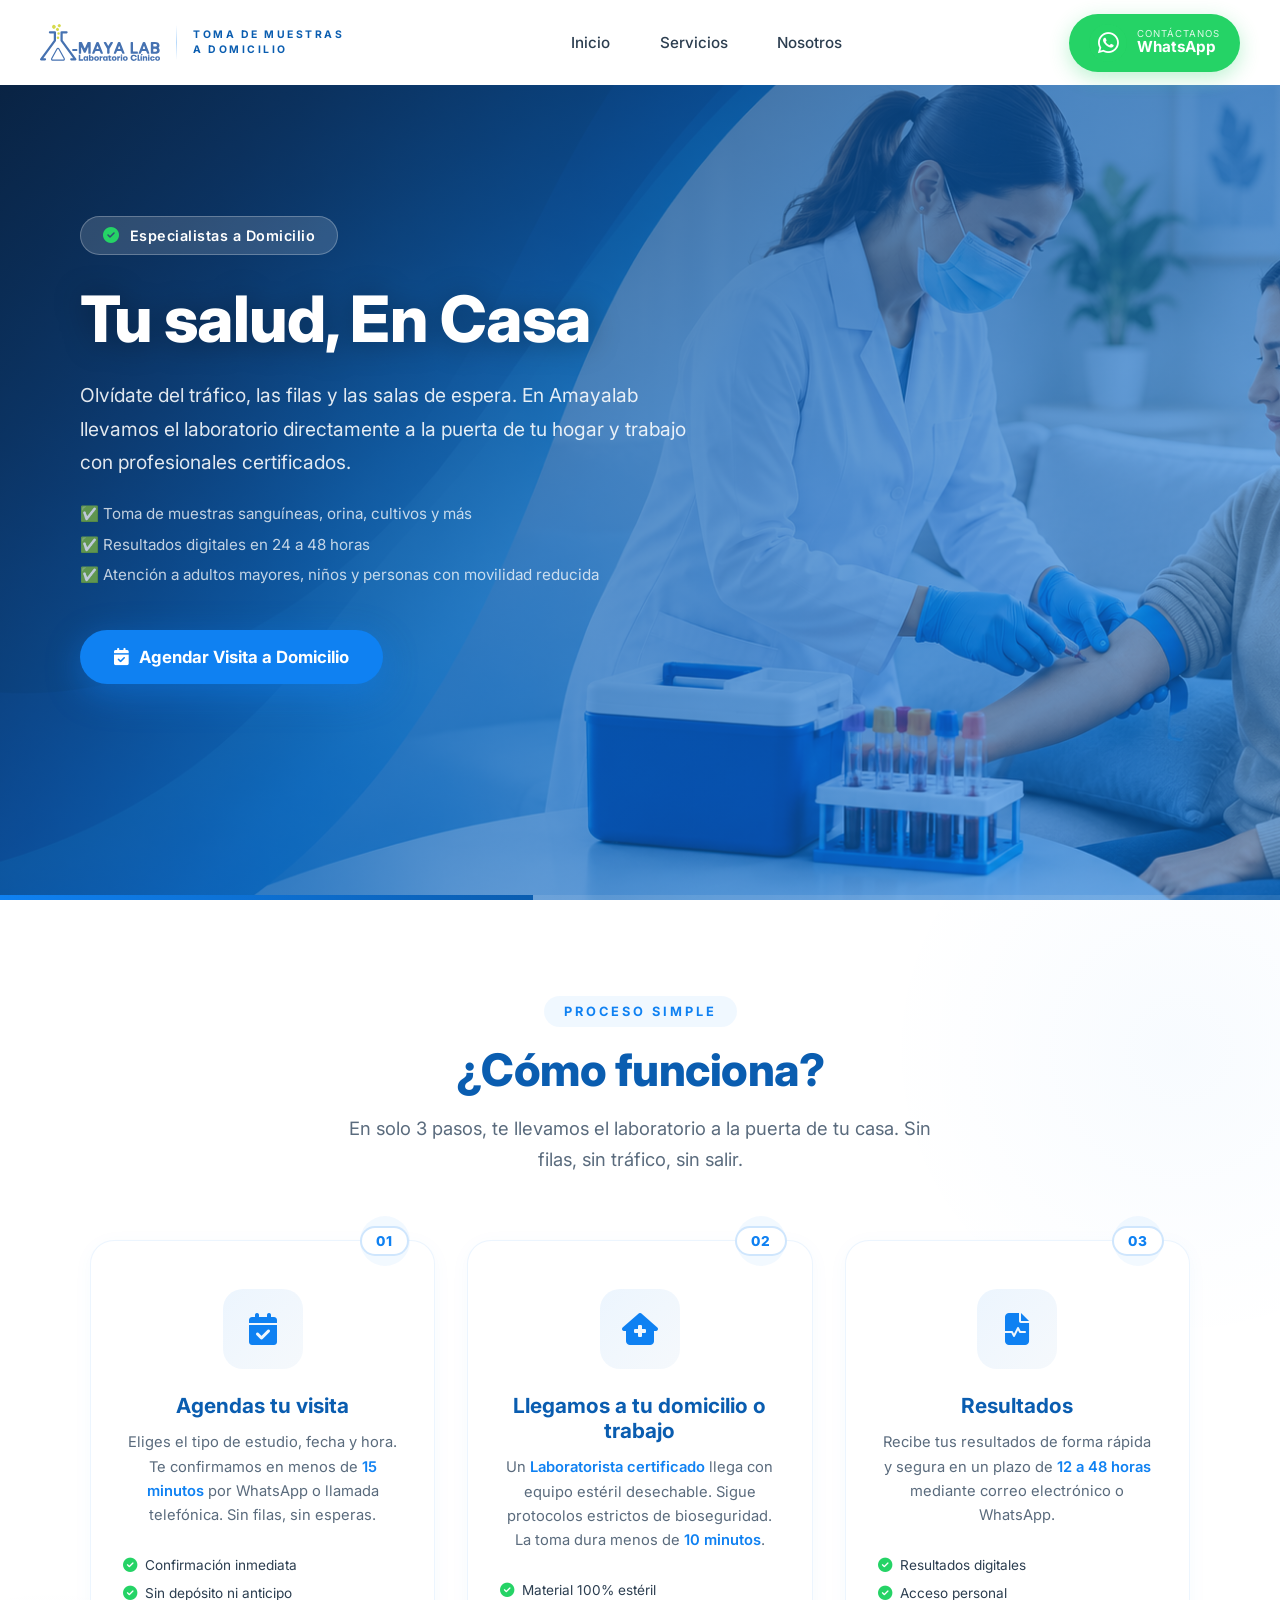
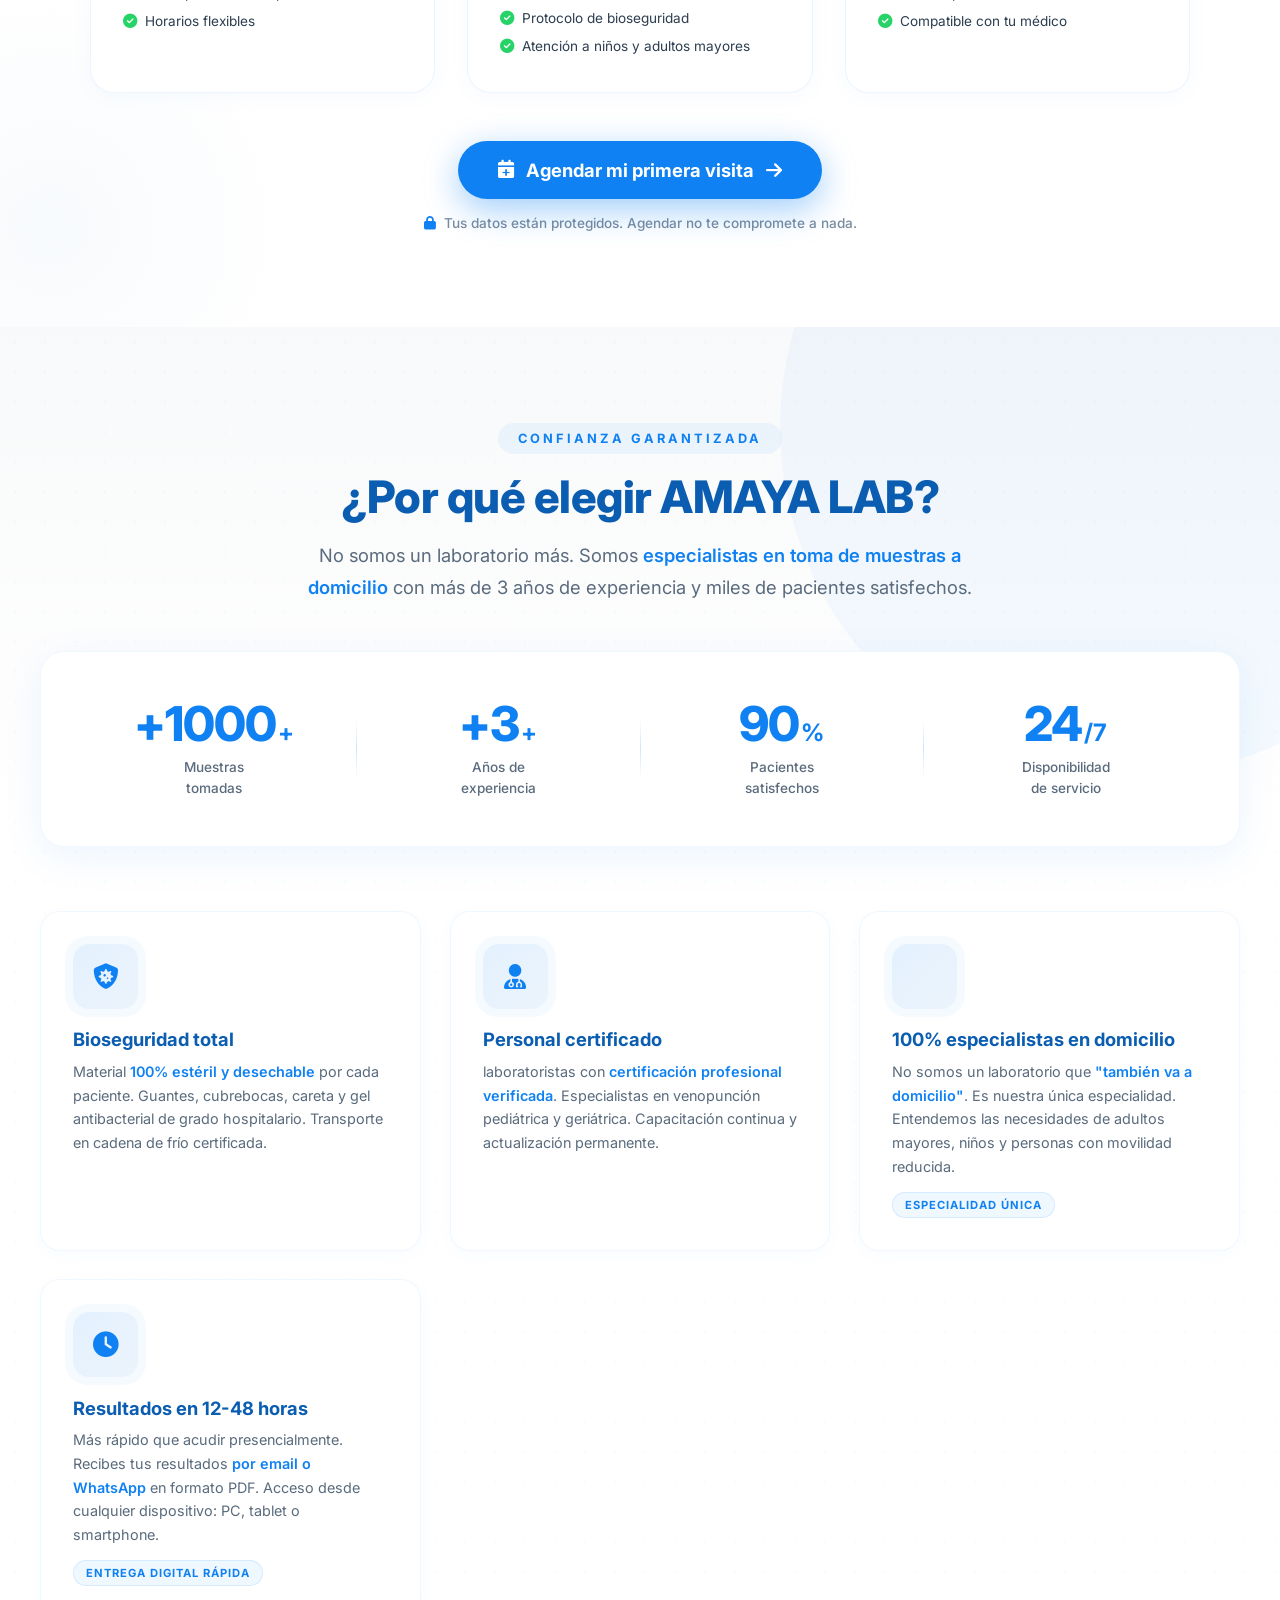
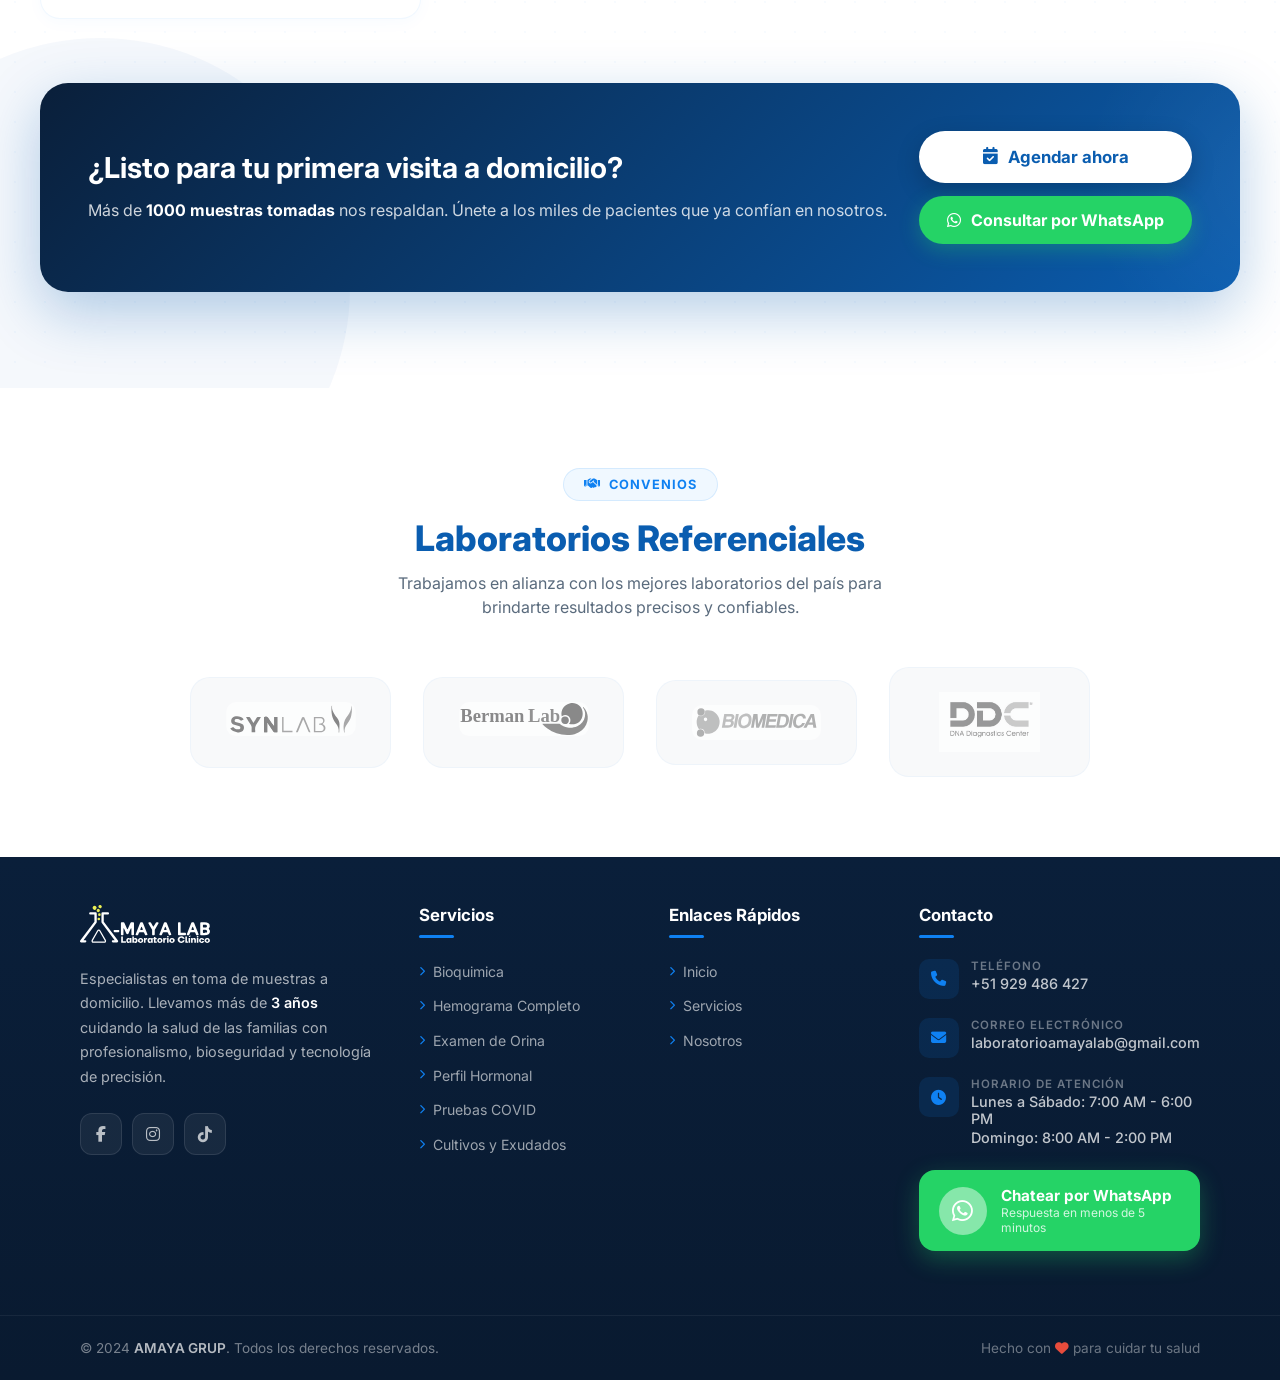
==== commit fbb2e889: "Version 3.2" ====
--- a/index.html
+++ b/index.html
@@ -141,17 +141,15 @@
         "@type": "State",
         "name": "La Libertad"
     },
-    {
-        "@type": "Country",
-        "name": "Perú"
-    }
-]
-        ],
-        "hasOfferCatalog": {
-            "@type": "OfferCatalog",
-            "name": "Servicios de Laboratorio Clínico",
-            "itemListElement": [
-    {
+            {
+            "@type": "Country",
+            "name": "Perú"
+        }
+    ],
+    "hasOfferCatalog": {
+        "@type": "OfferCatalog",
+        "name": "Servicios de Laboratorio Clínico",
+        "itemListElement": [
         "@type": "Offer",
         "itemOffered": {
             "@type": "MedicalTest",
